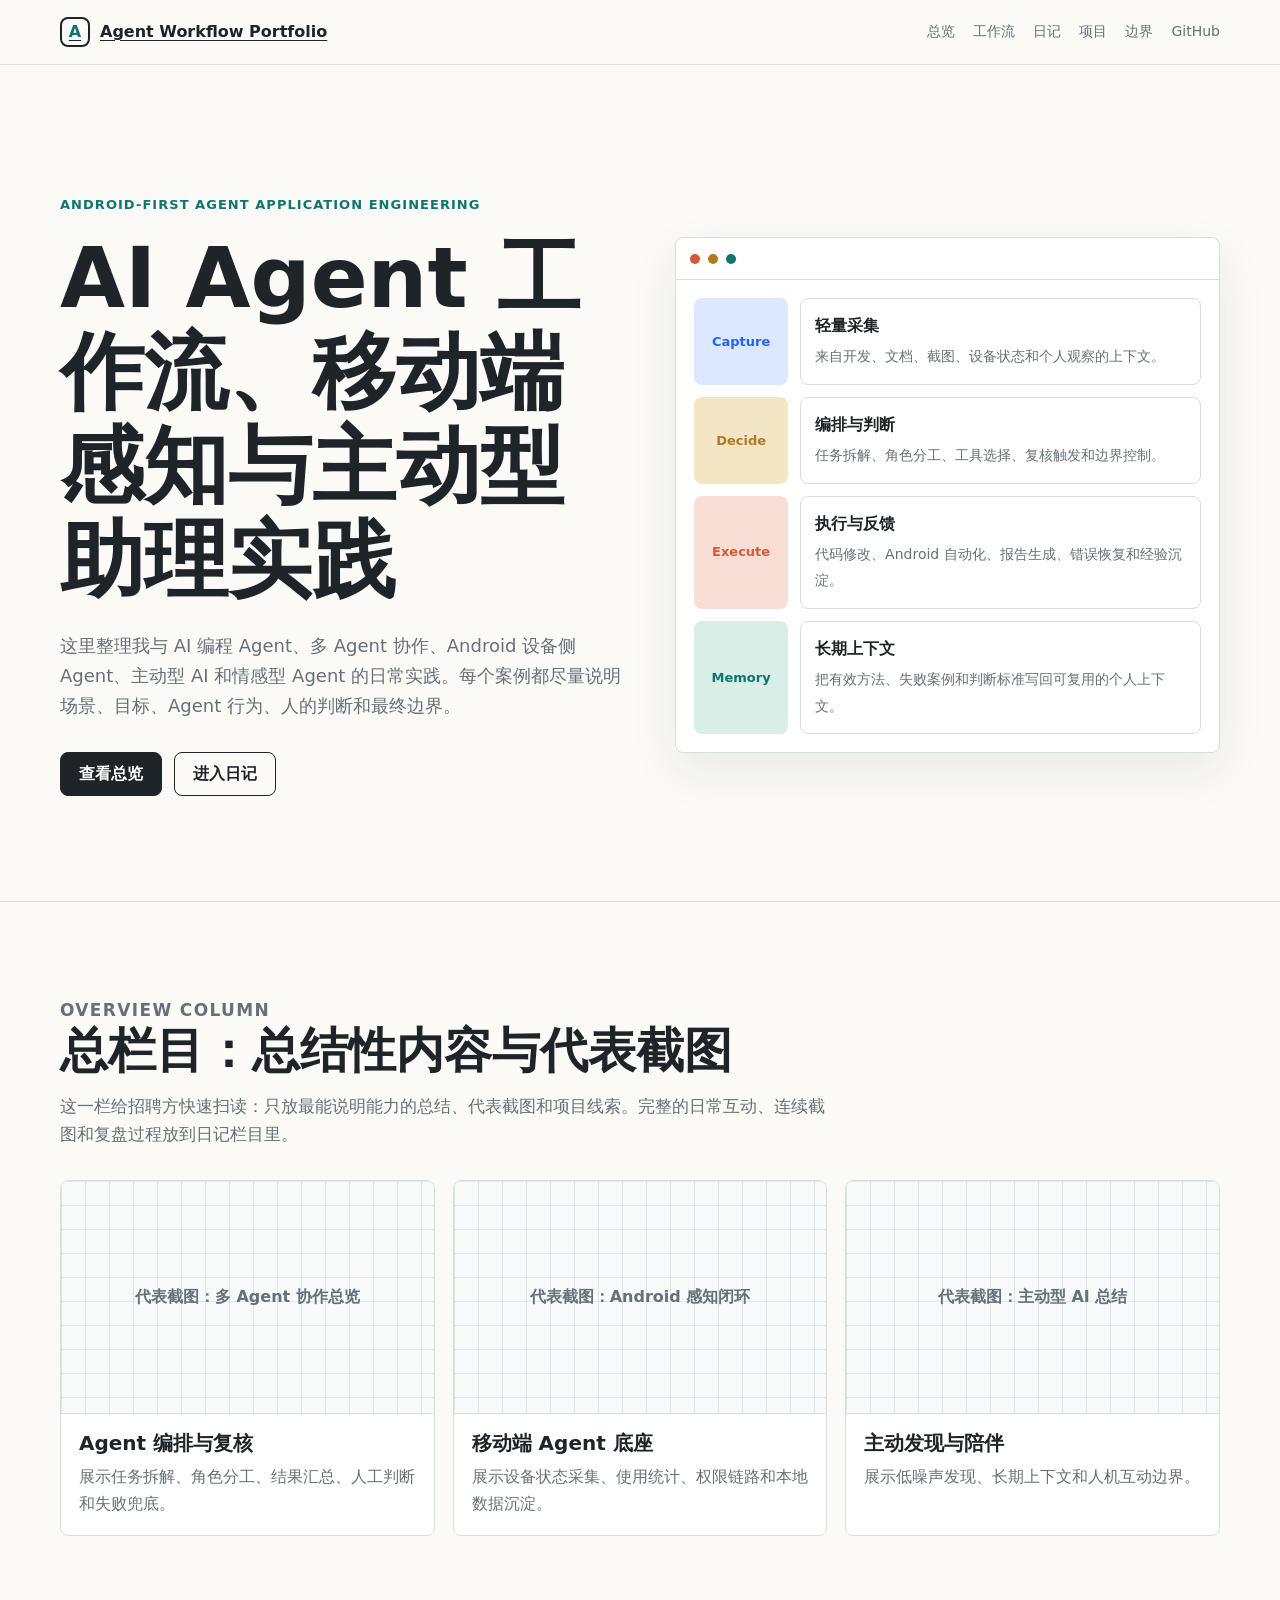
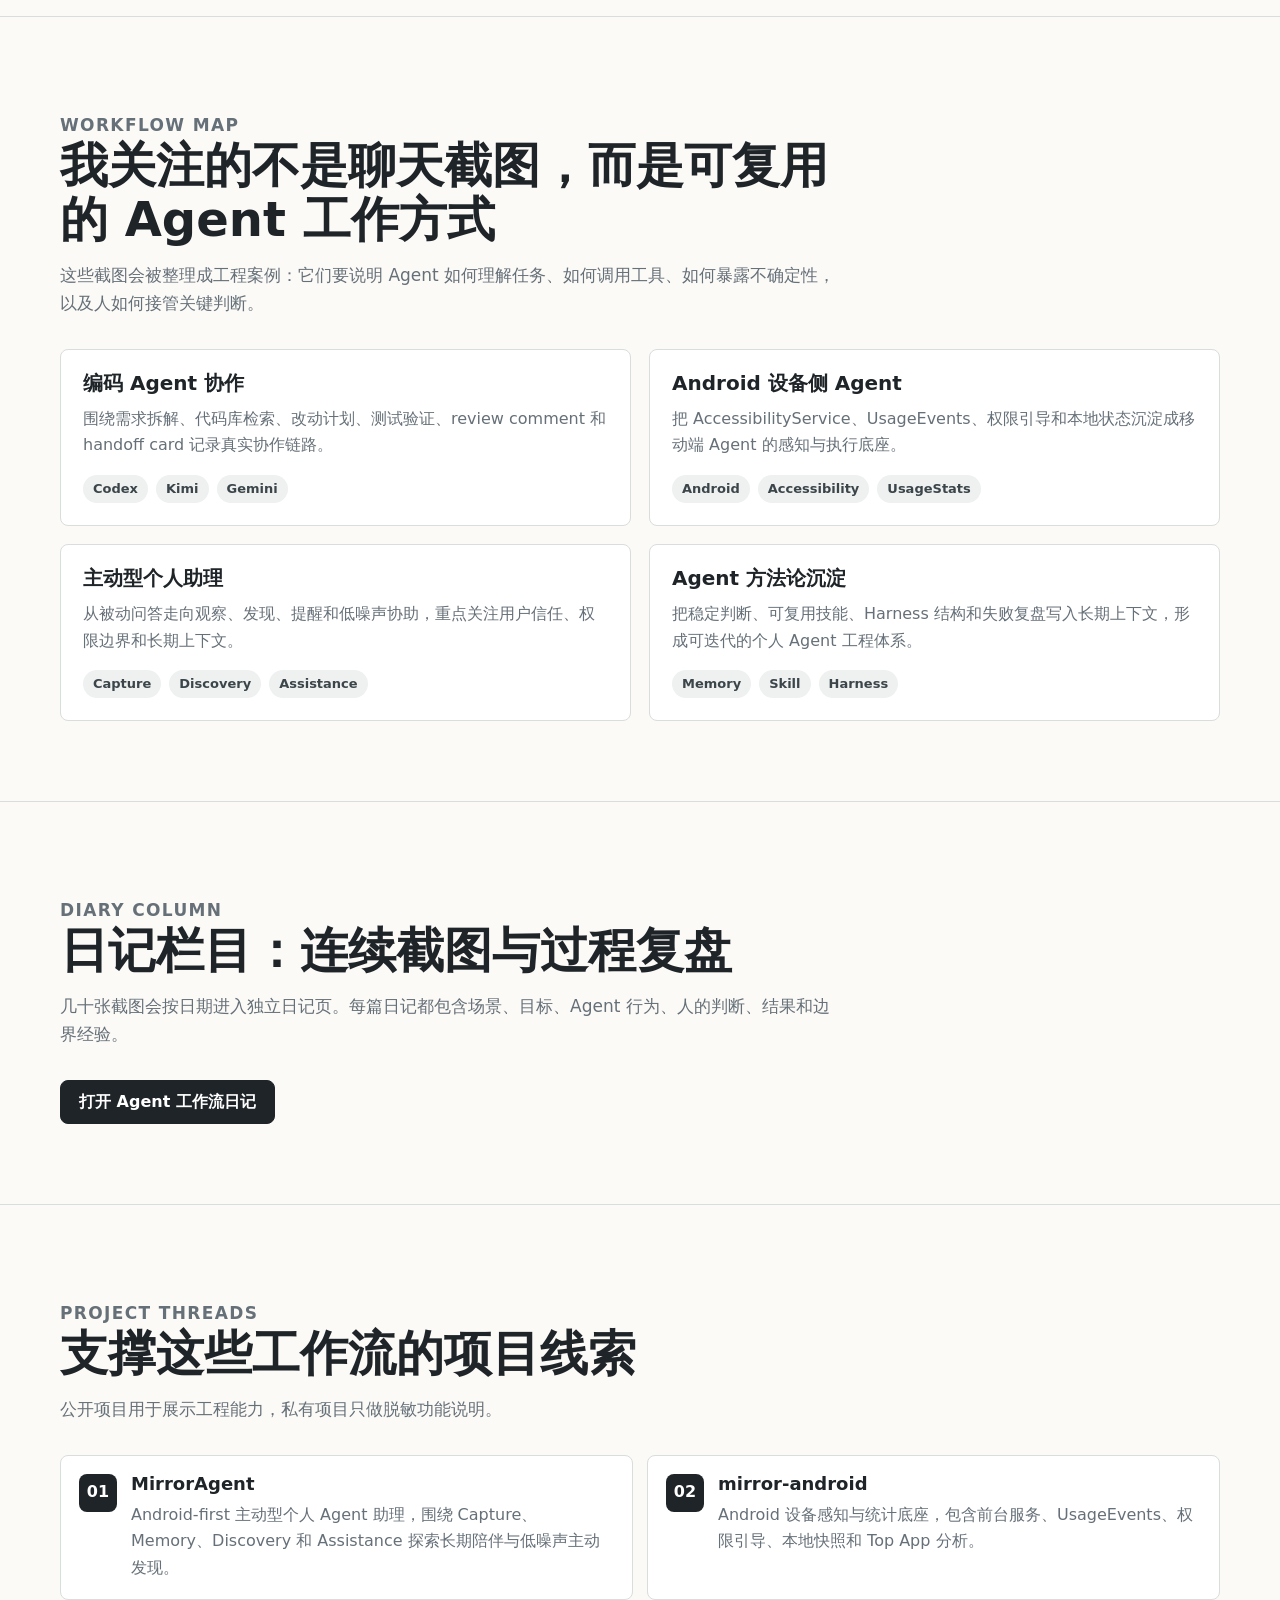
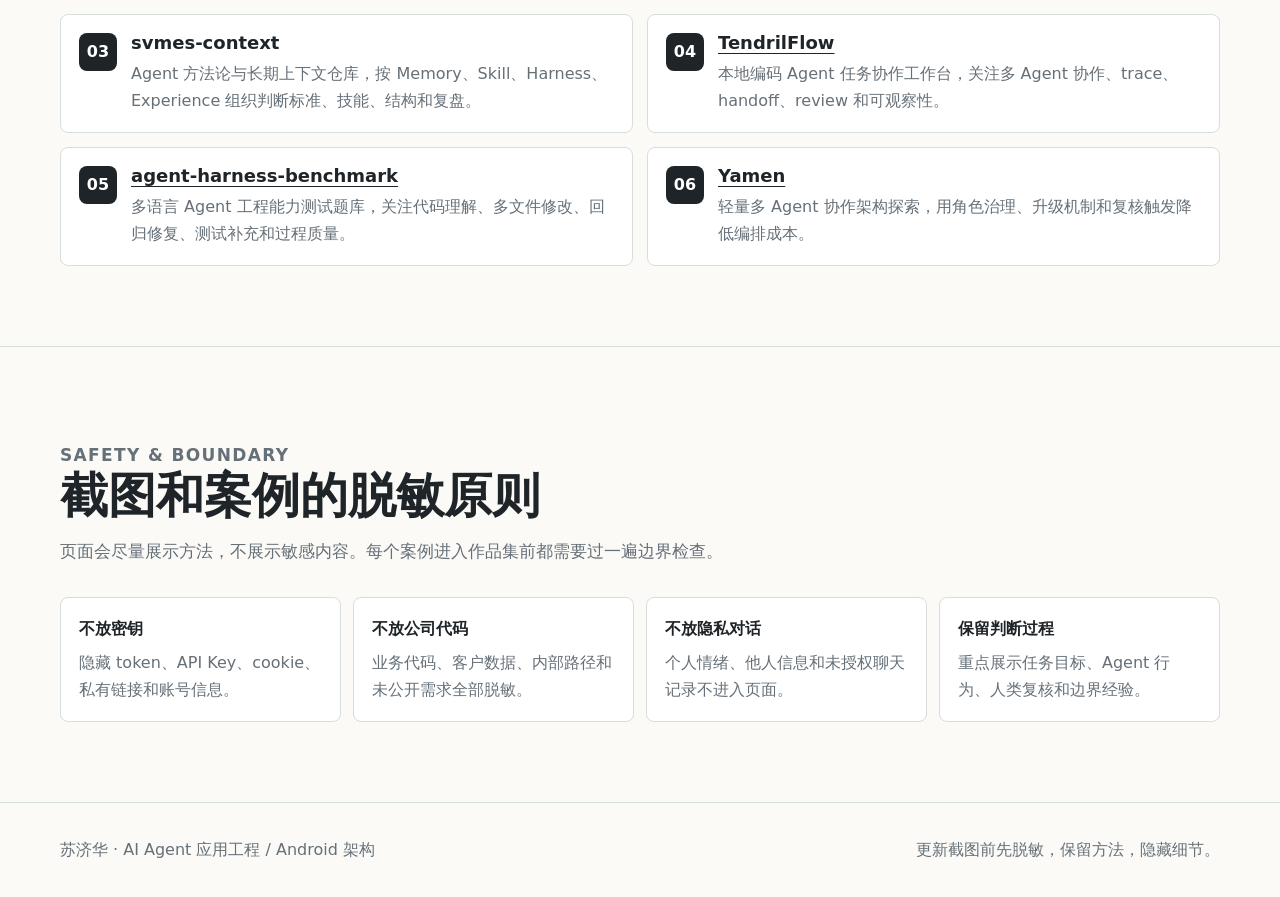
==== index.html @ 50a05e91 "Add diary workflow structure" ====
<!doctype html>
<html lang="zh-CN">
  <head>
    <meta charset="utf-8" />
    <meta name="viewport" content="width=device-width, initial-scale=1" />
    <meta
      name="description"
      content="苏济华的 AI Agent 工作流实践作品集，记录 Agent 编排、Android 设备感知、上下文管理、主动型 AI 与人机协作案例。"
    />
    <title>苏济华 | Agent Workflow Portfolio</title>
    <link rel="stylesheet" href="./styles.css" />
  </head>
  <body>
    <header class="site-header">
      <nav class="nav" aria-label="主导航">
        <a class="brand" href="#top" aria-label="返回首页">
          <span class="brand-mark">A</span>
          <span>Agent Workflow Portfolio</span>
        </a>
        <div class="nav-links">
          <a href="#summary">总览</a>
          <a href="#workflow">工作流</a>
          <a href="./diary.html">日记</a>
          <a href="#projects">项目</a>
          <a href="#principles">边界</a>
          <a href="https://github.com/susyimes" target="_blank" rel="noreferrer">GitHub</a>
        </div>
      </nav>
    </header>

    <main id="top">
      <section class="hero" aria-labelledby="hero-title">
        <div>
          <p class="eyebrow">Android-first Agent Application Engineering</p>
          <h1 id="hero-title">AI Agent 工作流、移动端感知与主动型助理实践</h1>
          <p class="lead">
            这里整理我与 AI 编程 Agent、多 Agent 协作、Android 设备侧 Agent、主动型 AI 和情感型 Agent 的日常实践。每个案例都尽量说明场景、目标、Agent 行为、人的判断和最终边界。
          </p>
          <div class="hero-actions">
            <a class="button" href="#summary">查看总览</a>
            <a class="button secondary" href="./diary.html">进入日记</a>
          </div>
        </div>

        <div class="hero-visual" aria-label="Agent 工作流示意">
          <div class="visual-topbar" aria-hidden="true">
            <span class="dot"></span>
            <span class="dot"></span>
            <span class="dot"></span>
          </div>
          <div class="workflow-board">
            <div class="lane capture">
              <div class="lane-label">Capture</div>
              <div class="lane-card">
                <strong>轻量采集</strong>
                <span>来自开发、文档、截图、设备状态和个人观察的上下文。</span>
              </div>
            </div>
            <div class="lane decide">
              <div class="lane-label">Decide</div>
              <div class="lane-card">
                <strong>编排与判断</strong>
                <span>任务拆解、角色分工、工具选择、复核触发和边界控制。</span>
              </div>
            </div>
            <div class="lane execute">
              <div class="lane-label">Execute</div>
              <div class="lane-card">
                <strong>执行与反馈</strong>
                <span>代码修改、Android 自动化、报告生成、错误恢复和经验沉淀。</span>
              </div>
            </div>
            <div class="lane">
              <div class="lane-label">Memory</div>
              <div class="lane-card">
                <strong>长期上下文</strong>
                <span>把有效方法、失败案例和判断标准写回可复用的个人上下文。</span>
              </div>
            </div>
          </div>
        </div>
      </section>

      <section id="summary" class="section">
        <div class="section-inner">
          <div class="section-head">
            <p class="eyebrow">Overview Column</p>
            <h2>总栏目：总结性内容与代表截图</h2>
            <p>
              这一栏给招聘方快速扫读：只放最能说明能力的总结、代表截图和项目线索。完整的日常互动、连续截图和复盘过程放到日记栏目里。
            </p>
          </div>
          <div class="gallery">
            <article class="shot">
              <a class="shot-placeholder" href="./diary.html#multi-agent">代表截图：多 Agent 协作总览</a>
              <div class="shot-body">
                <h3>Agent 编排与复核</h3>
                <p>展示任务拆解、角色分工、结果汇总、人工判断和失败兜底。</p>
              </div>
            </article>
            <article class="shot">
              <a class="shot-placeholder" href="./diary.html#android-agent">代表截图：Android 感知闭环</a>
              <div class="shot-body">
                <h3>移动端 Agent 底座</h3>
                <p>展示设备状态采集、使用统计、权限链路和本地数据沉淀。</p>
              </div>
            </article>
            <article class="shot">
              <a class="shot-placeholder" href="./diary.html#proactive-ai">代表截图：主动型 AI 总结</a>
              <div class="shot-body">
                <h3>主动发现与陪伴</h3>
                <p>展示低噪声发现、长期上下文和人机互动边界。</p>
              </div>
            </article>
          </div>
        </div>
      </section>

      <section id="workflow" class="section">
        <div class="section-inner">
          <div class="section-head">
            <p class="eyebrow">Workflow Map</p>
            <h2>我关注的不是聊天截图，而是可复用的 Agent 工作方式</h2>
            <p>
              这些截图会被整理成工程案例：它们要说明 Agent 如何理解任务、如何调用工具、如何暴露不确定性，以及人如何接管关键判断。
            </p>
          </div>
          <div class="grid four grid two">
            <article class="card">
              <h3>编码 Agent 协作</h3>
              <p>围绕需求拆解、代码库检索、改动计划、测试验证、review comment 和 handoff card 记录真实协作链路。</p>
              <div class="tag-row">
                <span class="tag">Codex</span>
                <span class="tag">Kimi</span>
                <span class="tag">Gemini</span>
              </div>
            </article>
            <article class="card">
              <h3>Android 设备侧 Agent</h3>
              <p>把 AccessibilityService、UsageEvents、权限引导和本地状态沉淀成移动端 Agent 的感知与执行底座。</p>
              <div class="tag-row">
                <span class="tag">Android</span>
                <span class="tag">Accessibility</span>
                <span class="tag">UsageStats</span>
              </div>
            </article>
            <article class="card">
              <h3>主动型个人助理</h3>
              <p>从被动问答走向观察、发现、提醒和低噪声协助，重点关注用户信任、权限边界和长期上下文。</p>
              <div class="tag-row">
                <span class="tag">Capture</span>
                <span class="tag">Discovery</span>
                <span class="tag">Assistance</span>
              </div>
            </article>
            <article class="card">
              <h3>Agent 方法论沉淀</h3>
              <p>把稳定判断、可复用技能、Harness 结构和失败复盘写入长期上下文，形成可迭代的个人 Agent 工程体系。</p>
              <div class="tag-row">
                <span class="tag">Memory</span>
                <span class="tag">Skill</span>
                <span class="tag">Harness</span>
              </div>
            </article>
          </div>
        </div>
      </section>

      <section id="gallery" class="section">
        <div class="section-inner">
          <div class="section-head">
            <p class="eyebrow">Diary Column</p>
            <h2>日记栏目：连续截图与过程复盘</h2>
            <p>
              几十张截图会按日期进入独立日记页。每篇日记都包含场景、目标、Agent 行为、人的判断、结果和边界经验。
            </p>
          </div>
          <a class="button" href="./diary.html">打开 Agent 工作流日记</a>
        </div>
      </section>

      <section id="projects" class="section">
        <div class="section-inner">
          <div class="section-head">
            <p class="eyebrow">Project Threads</p>
            <h2>支撑这些工作流的项目线索</h2>
            <p>公开项目用于展示工程能力，私有项目只做脱敏功能说明。</p>
          </div>
          <div class="project-list">
            <article class="project">
              <div class="project-index">01</div>
              <div>
                <h3>MirrorAgent</h3>
                <p>Android-first 主动型个人 Agent 助理，围绕 Capture、Memory、Discovery 和 Assistance 探索长期陪伴与低噪声主动发现。</p>
              </div>
            </article>
            <article class="project">
              <div class="project-index">02</div>
              <div>
                <h3>mirror-android</h3>
                <p>Android 设备感知与统计底座，包含前台服务、UsageEvents、权限引导、本地快照和 Top App 分析。</p>
              </div>
            </article>
            <article class="project">
              <div class="project-index">03</div>
              <div>
                <h3>svmes-context</h3>
                <p>Agent 方法论与长期上下文仓库，按 Memory、Skill、Harness、Experience 组织判断标准、技能、结构和复盘。</p>
              </div>
            </article>
            <article class="project">
              <div class="project-index">04</div>
              <div>
                <h3><a href="https://github.com/susyimes/TendrilFlow" target="_blank" rel="noreferrer">TendrilFlow</a></h3>
                <p>本地编码 Agent 任务协作工作台，关注多 Agent 协作、trace、handoff、review 和可观察性。</p>
              </div>
            </article>
            <article class="project">
              <div class="project-index">05</div>
              <div>
                <h3><a href="https://github.com/susyimes/agent-harness-benchmark" target="_blank" rel="noreferrer">agent-harness-benchmark</a></h3>
                <p>多语言 Agent 工程能力测试题库，关注代码理解、多文件修改、回归修复、测试补充和过程质量。</p>
              </div>
            </article>
            <article class="project">
              <div class="project-index">06</div>
              <div>
                <h3><a href="https://github.com/susyimes/yamen" target="_blank" rel="noreferrer">Yamen</a></h3>
                <p>轻量多 Agent 协作架构探索，用角色治理、升级机制和复核触发降低编排成本。</p>
              </div>
            </article>
          </div>
        </div>
      </section>

      <section id="principles" class="section">
        <div class="section-inner">
          <div class="section-head">
            <p class="eyebrow">Safety & Boundary</p>
            <h2>截图和案例的脱敏原则</h2>
            <p>页面会尽量展示方法，不展示敏感内容。每个案例进入作品集前都需要过一遍边界检查。</p>
          </div>
          <div class="checklist">
            <div class="check">
              <strong>不放密钥</strong>
              <span>隐藏 token、API Key、cookie、私有链接和账号信息。</span>
            </div>
            <div class="check">
              <strong>不放公司代码</strong>
              <span>业务代码、客户数据、内部路径和未公开需求全部脱敏。</span>
            </div>
            <div class="check">
              <strong>不放隐私对话</strong>
              <span>个人情绪、他人信息和未授权聊天记录不进入页面。</span>
            </div>
            <div class="check">
              <strong>保留判断过程</strong>
              <span>重点展示任务目标、Agent 行为、人类复核和边界经验。</span>
            </div>
          </div>
        </div>
      </section>
    </main>

    <footer class="site-footer">
      <div class="section-inner">
        <span>苏济华 · AI Agent 应用工程 / Android 架构</span>
        <span>更新截图前先脱敏，保留方法，隐藏细节。</span>
      </div>
    </footer>
  </body>
</html>
---- styles.css ----
:root {
  --paper: #fbfaf7;
  --panel: #ffffff;
  --ink: #1e2428;
  --muted: #667078;
  --line: #d8dedb;
  --teal: #0f766e;
  --blue: #2563eb;
  --coral: #d65a3a;
  --gold: #b7791f;
  --green-soft: #d8eee7;
  --blue-soft: #dce8ff;
  --coral-soft: #f9ded6;
  --gold-soft: #f3e6c5;
  --shadow: 0 18px 48px rgba(30, 36, 40, 0.08);
}

* {
  box-sizing: border-box;
}

html {
  scroll-behavior: smooth;
}

body {
  margin: 0;
  background: var(--paper);
  color: var(--ink);
  font-family: Inter, ui-sans-serif, system-ui, -apple-system, BlinkMacSystemFont, "Segoe UI", "Microsoft YaHei", sans-serif;
  line-height: 1.65;
}

a {
  color: inherit;
  text-decoration-thickness: 0.08em;
  text-underline-offset: 0.2em;
}

.site-header {
  position: sticky;
  top: 0;
  z-index: 10;
  border-bottom: 1px solid rgba(216, 222, 219, 0.86);
  background: rgba(251, 250, 247, 0.88);
  backdrop-filter: blur(18px);
}

.nav {
  width: min(1160px, calc(100% - 32px));
  min-height: 64px;
  margin: 0 auto;
  display: flex;
  align-items: center;
  justify-content: space-between;
  gap: 20px;
}

.brand {
  display: inline-flex;
  align-items: center;
  gap: 10px;
  font-weight: 800;
  letter-spacing: 0;
}

.brand-mark {
  width: 30px;
  height: 30px;
  display: grid;
  place-items: center;
  border: 2px solid var(--ink);
  border-radius: 8px;
  color: var(--teal);
  font-size: 16px;
}

.nav-links {
  display: flex;
  align-items: center;
  gap: 18px;
  font-size: 14px;
  color: var(--muted);
}

.nav-links a {
  text-decoration: none;
}

.nav-links a:hover {
  color: var(--ink);
}

.hero {
  width: min(1160px, calc(100% - 32px));
  min-height: calc(100vh - 64px);
  margin: 0 auto;
  padding: 72px 0 48px;
  display: grid;
  grid-template-columns: minmax(0, 1.02fr) minmax(320px, 0.98fr);
  gap: 48px;
  align-items: center;
}

.eyebrow {
  margin: 0 0 16px;
  color: var(--teal);
  font-size: 13px;
  font-weight: 800;
  letter-spacing: 0.08em;
  text-transform: uppercase;
}

h1,
h2,
h3 {
  margin: 0;
  line-height: 1.12;
  letter-spacing: 0;
}

h1 {
  max-width: 820px;
  font-size: clamp(42px, 7vw, 84px);
}

h2 {
  font-size: clamp(28px, 4vw, 48px);
}

h3 {
  font-size: 20px;
}

.lead {
  max-width: 760px;
  margin: 24px 0 0;
  color: var(--muted);
  font-size: 18px;
}

.hero-actions {
  margin-top: 32px;
  display: flex;
  flex-wrap: wrap;
  gap: 12px;
}

.button {
  min-height: 44px;
  display: inline-flex;
  align-items: center;
  justify-content: center;
  gap: 8px;
  padding: 0 18px;
  border: 1px solid var(--ink);
  border-radius: 8px;
  background: var(--ink);
  color: #ffffff;
  font-weight: 750;
  text-decoration: none;
}

.button.secondary {
  background: transparent;
  color: var(--ink);
}

.hero-visual {
  width: 100%;
  border: 1px solid var(--line);
  border-radius: 8px;
  background: var(--panel);
  box-shadow: var(--shadow);
  overflow: hidden;
}

.visual-topbar {
  height: 42px;
  display: flex;
  align-items: center;
  gap: 8px;
  padding: 0 14px;
  border-bottom: 1px solid var(--line);
}

.dot {
  width: 10px;
  height: 10px;
  border-radius: 50%;
  background: var(--coral);
}

.dot:nth-child(2) {
  background: var(--gold);
}

.dot:nth-child(3) {
  background: var(--teal);
}

.workflow-board {
  padding: 18px;
  display: grid;
  gap: 12px;
}

.lane {
  display: grid;
  grid-template-columns: 94px minmax(0, 1fr);
  gap: 12px;
  align-items: stretch;
}

.lane-label {
  display: grid;
  place-items: center;
  border-radius: 8px;
  background: var(--green-soft);
  color: var(--teal);
  font-size: 13px;
  font-weight: 800;
}

.lane-card {
  min-height: 78px;
  padding: 14px;
  border: 1px solid var(--line);
  border-radius: 8px;
  background: #fff;
}

.lane-card strong {
  display: block;
  margin-bottom: 4px;
}

.lane-card span {
  color: var(--muted);
  font-size: 14px;
}

.lane.capture .lane-label {
  background: var(--blue-soft);
  color: var(--blue);
}

.lane.decide .lane-label {
  background: var(--gold-soft);
  color: var(--gold);
}

.lane.execute .lane-label {
  background: var(--coral-soft);
  color: var(--coral);
}

.section {
  padding: 80px 0;
  border-top: 1px solid var(--line);
}

.section-inner {
  width: min(1160px, calc(100% - 32px));
  margin: 0 auto;
}

.section-head {
  max-width: 780px;
  margin-bottom: 32px;
}

.section-head p {
  margin: 14px 0 0;
  color: var(--muted);
  font-size: 17px;
}

.grid {
  display: grid;
  gap: 18px;
}

.grid.two {
  grid-template-columns: repeat(2, minmax(0, 1fr));
}

.grid.three {
  grid-template-columns: repeat(3, minmax(0, 1fr));
}

.card {
  min-height: 100%;
  padding: 22px;
  border: 1px solid var(--line);
  border-radius: 8px;
  background: var(--panel);
}

.card p {
  margin: 12px 0 0;
  color: var(--muted);
}

.tag-row {
  margin-top: 16px;
  display: flex;
  flex-wrap: wrap;
  gap: 8px;
}

.tag {
  display: inline-flex;
  align-items: center;
  min-height: 28px;
  padding: 0 10px;
  border-radius: 999px;
  background: #eef1ef;
  color: #3b454a;
  font-size: 13px;
  font-weight: 700;
}

.gallery {
  display: grid;
  grid-template-columns: repeat(3, minmax(0, 1fr));
  gap: 18px;
}

.shot {
  overflow: hidden;
  border: 1px solid var(--line);
  border-radius: 8px;
  background: var(--panel);
}

.shot-placeholder {
  aspect-ratio: 16 / 10;
  display: grid;
  place-items: center;
  padding: 16px;
  border-bottom: 1px solid var(--line);
  background:
    linear-gradient(90deg, rgba(15, 118, 110, 0.14) 1px, transparent 1px),
    linear-gradient(180deg, rgba(37, 99, 235, 0.12) 1px, transparent 1px),
    #f7faf8;
  background-size: 24px 24px;
  color: var(--muted);
  text-align: center;
  font-weight: 800;
  text-decoration: none;
}

.shot-placeholder:hover {
  color: var(--ink);
}

.shot-placeholder.small {
  min-height: 170px;
  aspect-ratio: auto;
  border: 1px dashed var(--line);
}

.shot-body {
  padding: 18px;
}

.shot-body p {
  margin: 10px 0 0;
  color: var(--muted);
}

.project-list {
  display: grid;
  grid-template-columns: repeat(2, minmax(0, 1fr));
  gap: 14px;
}

.project {
  display: flex;
  gap: 14px;
  padding: 18px;
  border: 1px solid var(--line);
  border-radius: 8px;
  background: var(--panel);
}

.project-index {
  flex: 0 0 auto;
  width: 38px;
  height: 38px;
  display: grid;
  place-items: center;
  border-radius: 8px;
  background: var(--ink);
  color: #ffffff;
  font-weight: 800;
}

.project h3 {
  font-size: 18px;
}

.project p {
  margin: 8px 0 0;
  color: var(--muted);
}

.checklist {
  display: grid;
  grid-template-columns: repeat(4, minmax(0, 1fr));
  gap: 12px;
}

.check {
  min-height: 120px;
  padding: 18px;
  border: 1px solid var(--line);
  border-radius: 8px;
  background: var(--panel);
}

.check strong {
  display: block;
  margin-bottom: 8px;
}

.check span {
  color: var(--muted);
}

.site-footer {
  padding: 34px 0;
  border-top: 1px solid var(--line);
  color: var(--muted);
}

.site-footer .section-inner {
  display: flex;
  justify-content: space-between;
  gap: 18px;
  flex-wrap: wrap;
}

.diary-hero {
  padding: 80px 0 56px;
}

.compact {
  padding: 48px 0;
}

.diary-head {
  display: flex;
  justify-content: space-between;
  gap: 20px;
  align-items: flex-end;
}

.filter-box {
  display: grid;
  gap: 6px;
  color: var(--muted);
  font-size: 14px;
  font-weight: 750;
}

.filter-box select {
  min-width: 180px;
  height: 42px;
  padding: 0 12px;
  border: 1px solid var(--line);
  border-radius: 8px;
  background: #ffffff;
  color: var(--ink);
  font: inherit;
}

.entry-list {
  display: grid;
  gap: 20px;
}

.entry {
  display: grid;
  grid-template-columns: 150px minmax(0, 1fr);
  gap: 18px;
  padding: 22px;
  border: 1px solid var(--line);
  border-radius: 8px;
  background: var(--panel);
}

.entry-meta {
  display: flex;
  flex-direction: column;
  gap: 8px;
  color: var(--muted);
  font-weight: 750;
}

.entry-content p {
  margin: 12px 0 0;
  color: var(--muted);
}

.entry-content ul {
  margin: 18px 0 0;
  padding-left: 20px;
  color: var(--ink);
}

.entry-shots {
  margin-top: 18px;
  display: grid;
  grid-template-columns: repeat(2, minmax(0, 1fr));
  gap: 14px;
}

.entry-shot {
  margin: 0;
  overflow: hidden;
  border: 1px solid var(--line);
  border-radius: 8px;
  background: #ffffff;
}

.entry-shot img {
  width: 100%;
  display: block;
}

.entry-shot figcaption {
  padding: 10px 12px;
  color: var(--muted);
  font-size: 14px;
}

@media (max-width: 880px) {
  .nav {
    min-height: auto;
    padding: 14px 0;
    align-items: flex-start;
    flex-direction: column;
  }

  .nav-links {
    width: 100%;
    overflow-x: auto;
    padding-bottom: 4px;
  }

  .hero {
    min-height: auto;
    padding-top: 48px;
    grid-template-columns: 1fr;
  }

  .grid.two,
  .grid.three,
  .gallery,
  .project-list,
  .checklist,
  .entry,
  .entry-shots {
    grid-template-columns: 1fr;
  }

  .diary-head {
    align-items: stretch;
    flex-direction: column;
  }
}

@media (max-width: 520px) {
  h1 {
    font-size: 40px;
  }

  .hero-actions {
    align-items: stretch;
    flex-direction: column;
  }

  .button {
    width: 100%;
  }

  .lane {
    grid-template-columns: 1fr;
  }

  .lane-label {
    min-height: 38px;
  }
}
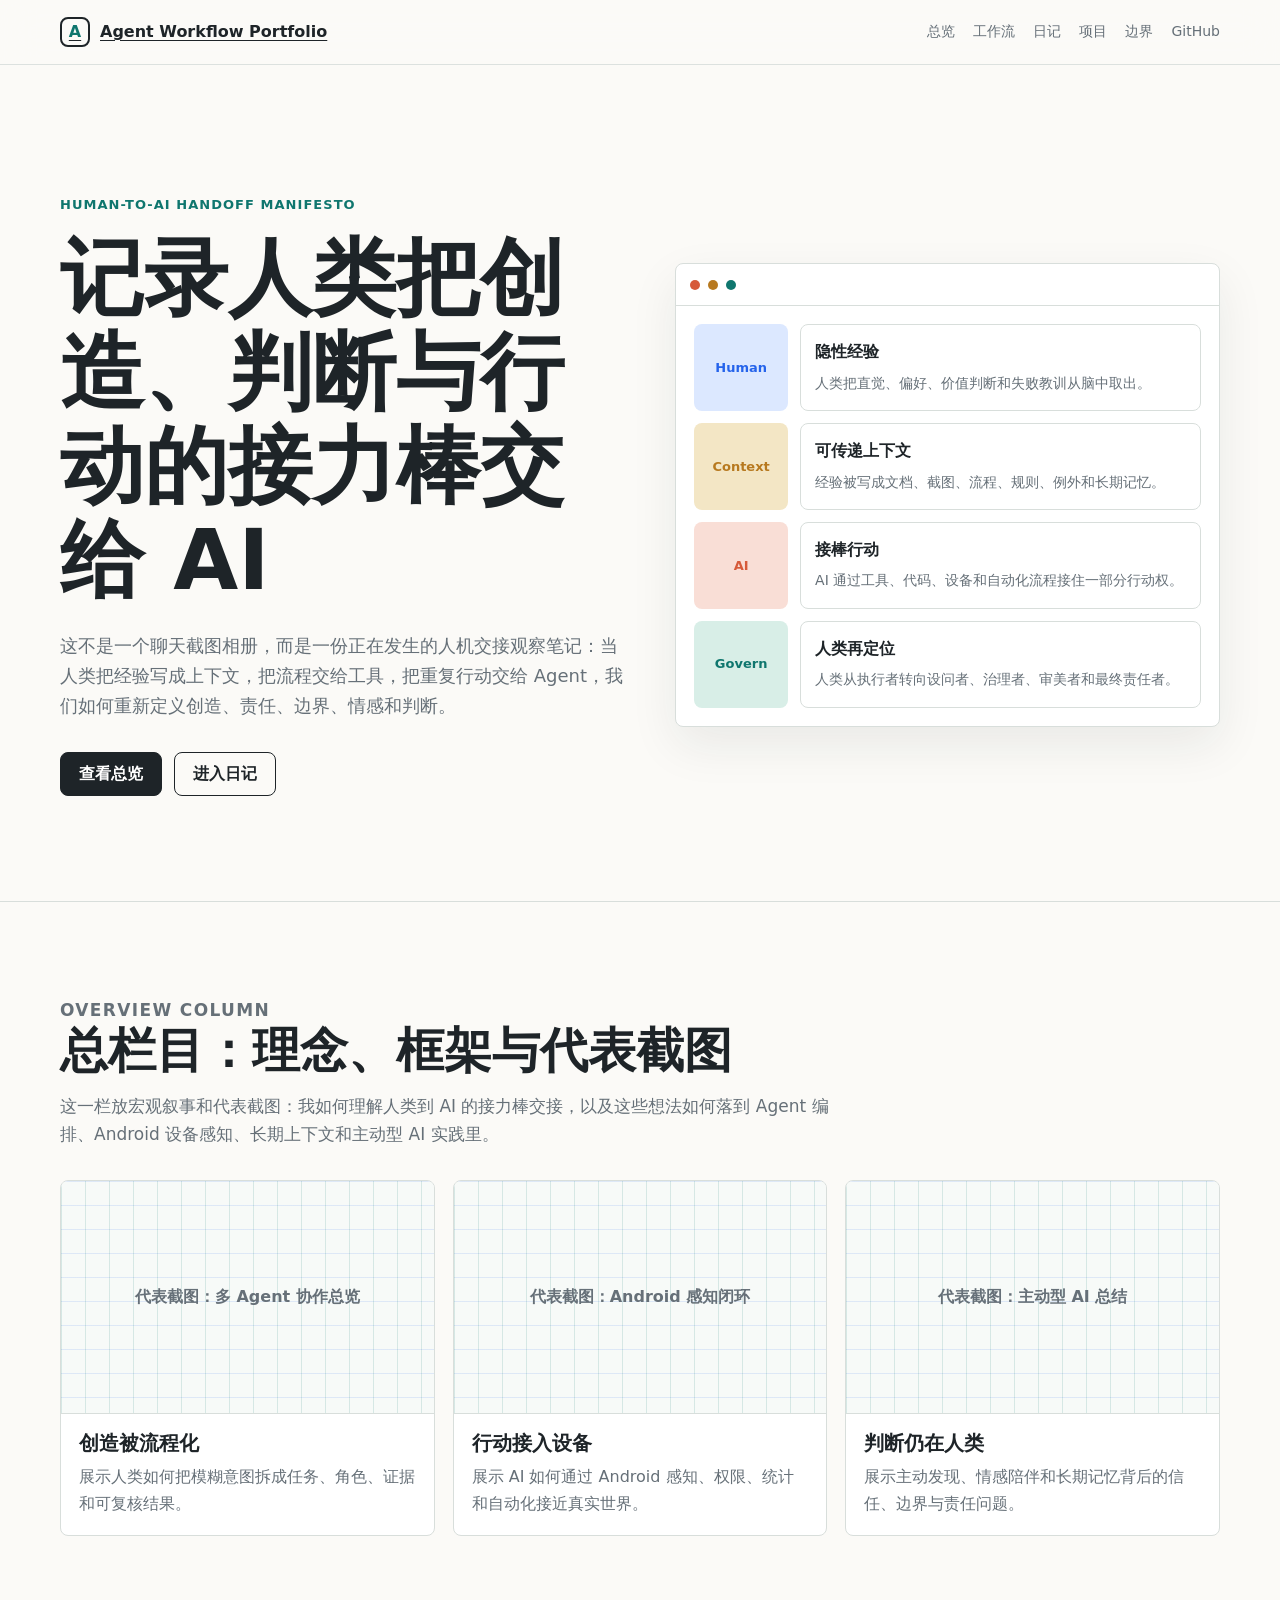
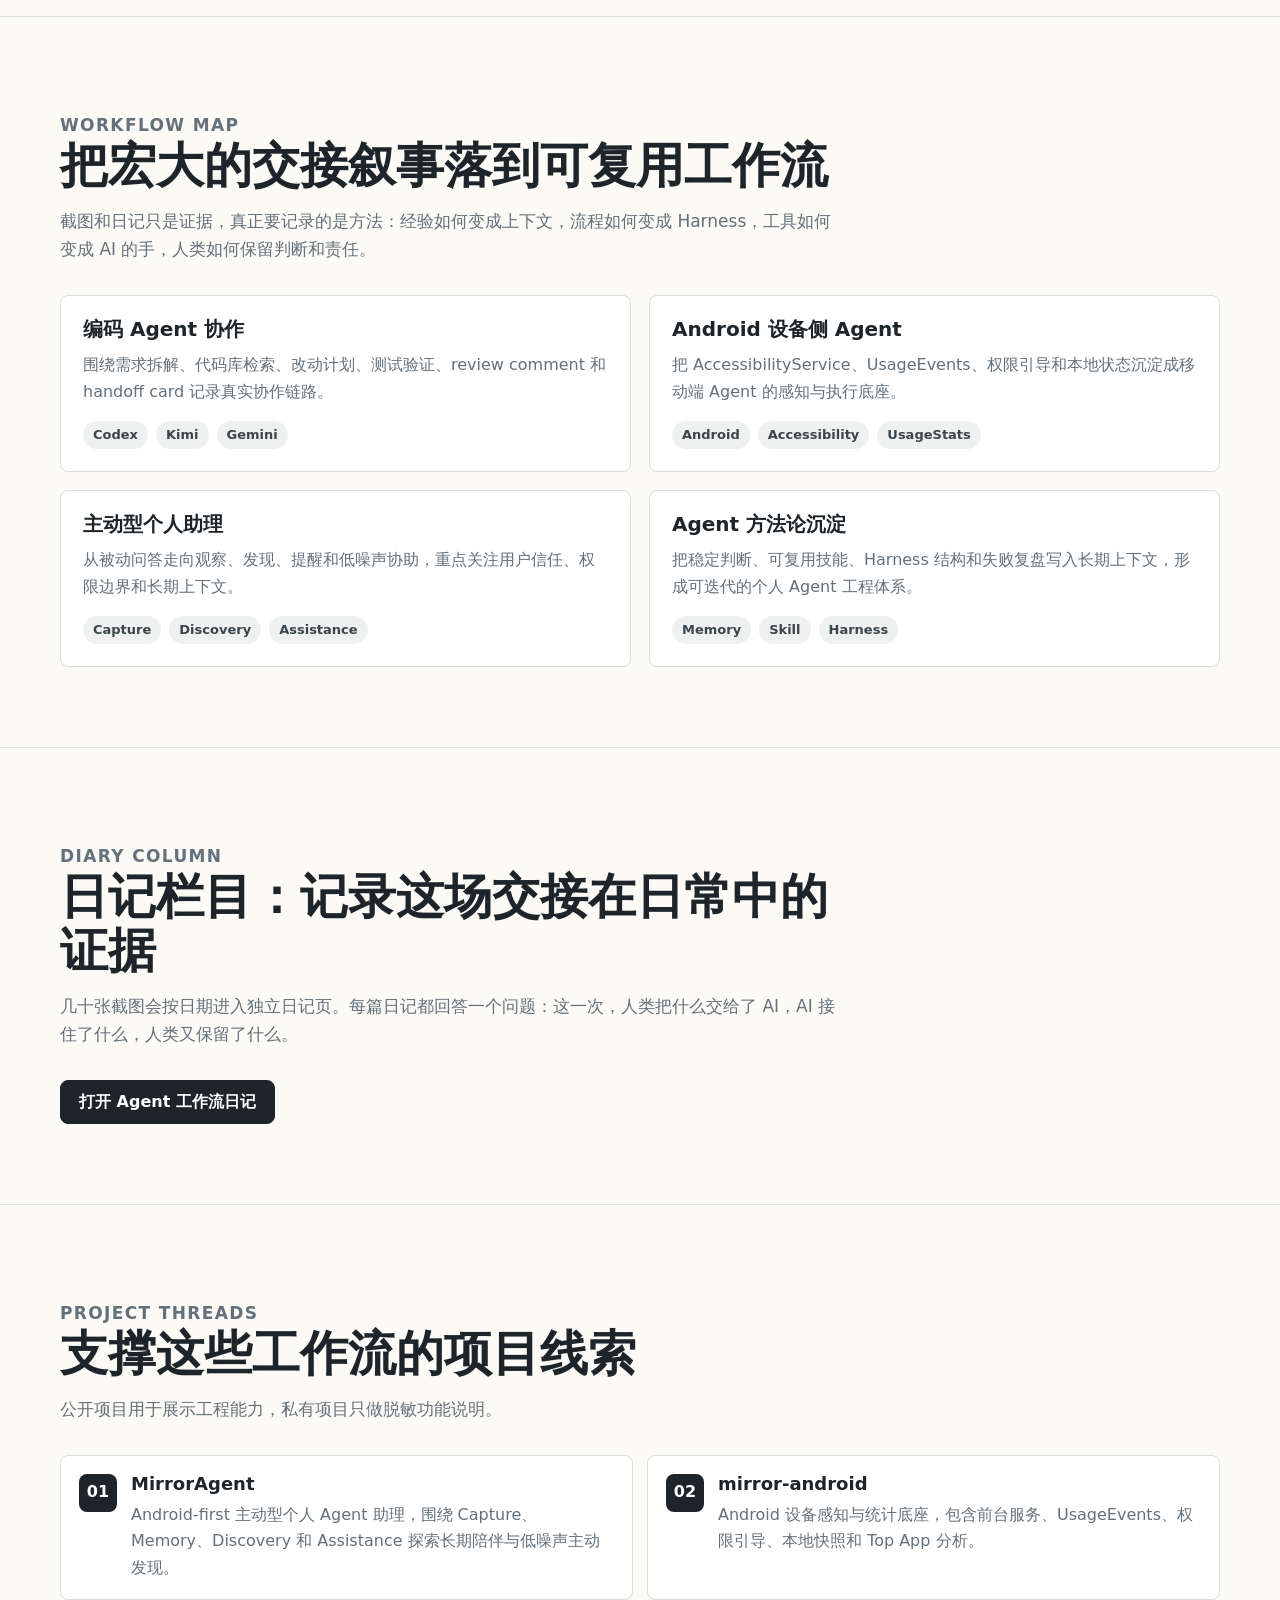
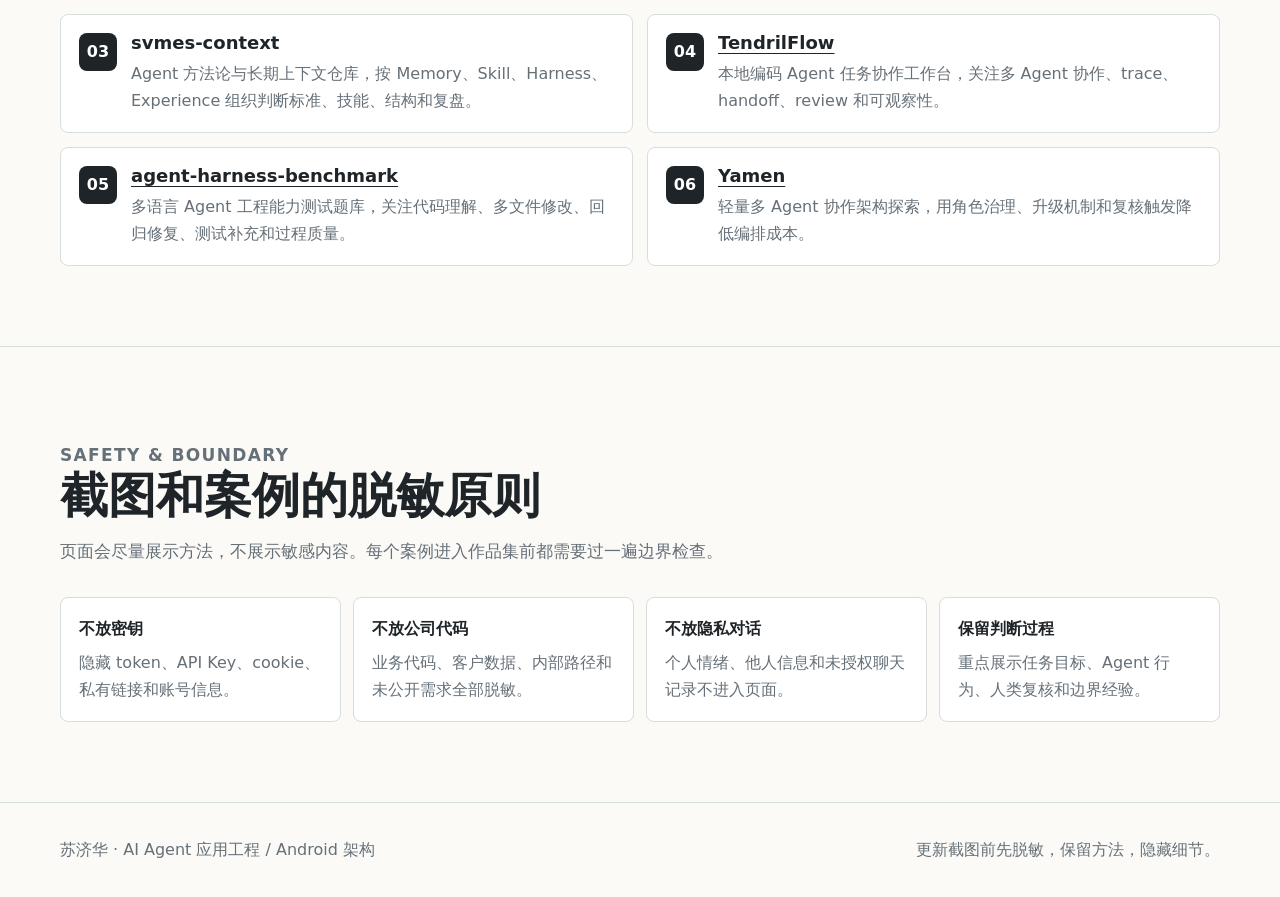
==== commit efb6a61b: "Refine human to AI handoff narrative" ====
--- a/index.html
+++ b/index.html
@@ -5,9 +5,9 @@
     <meta name="viewport" content="width=device-width, initial-scale=1" />
     <meta
       name="description"
-      content="苏济华的 AI Agent 工作流实践作品集，记录 Agent 编排、Android 设备感知、上下文管理、主动型 AI 与人机协作案例。"
+      content="苏济华的 AI Agent 工作流实践作品集，记录人类如何把经验、流程、创造力和执行权逐步交接给 AI。"
     />
-    <title>苏济华 | Agent Workflow Portfolio</title>
+    <title>苏济华 | 人类接力棒交给 AI</title>
     <link rel="stylesheet" href="./styles.css" />
   </head>
   <body>
@@ -31,10 +31,10 @@
     <main id="top">
       <section class="hero" aria-labelledby="hero-title">
         <div>
-          <p class="eyebrow">Android-first Agent Application Engineering</p>
-          <h1 id="hero-title">AI Agent 工作流、移动端感知与主动型助理实践</h1>
+          <p class="eyebrow">Human-to-AI Handoff Manifesto</p>
+          <h1 id="hero-title">记录人类把创造、判断与行动的接力棒交给 AI</h1>
           <p class="lead">
-            这里整理我与 AI 编程 Agent、多 Agent 协作、Android 设备侧 Agent、主动型 AI 和情感型 Agent 的日常实践。每个案例都尽量说明场景、目标、Agent 行为、人的判断和最终边界。
+            这不是一个聊天截图相册，而是一份正在发生的人机交接观察笔记：当人类把经验写成上下文，把流程交给工具，把重复行动交给 Agent，我们如何重新定义创造、责任、边界、情感和判断。
           </p>
           <div class="hero-actions">
             <a class="button" href="#summary">查看总览</a>
@@ -50,31 +50,31 @@
           </div>
           <div class="workflow-board">
             <div class="lane capture">
-              <div class="lane-label">Capture</div>
-              <div class="lane-card">
-                <strong>轻量采集</strong>
-                <span>来自开发、文档、截图、设备状态和个人观察的上下文。</span>
+              <div class="lane-label">Human</div>
+              <div class="lane-card">
+                <strong>隐性经验</strong>
+                <span>人类把直觉、偏好、价值判断和失败教训从脑中取出。</span>
               </div>
             </div>
             <div class="lane decide">
-              <div class="lane-label">Decide</div>
-              <div class="lane-card">
-                <strong>编排与判断</strong>
-                <span>任务拆解、角色分工、工具选择、复核触发和边界控制。</span>
+              <div class="lane-label">Context</div>
+              <div class="lane-card">
+                <strong>可传递上下文</strong>
+                <span>经验被写成文档、截图、流程、规则、例外和长期记忆。</span>
               </div>
             </div>
             <div class="lane execute">
-              <div class="lane-label">Execute</div>
-              <div class="lane-card">
-                <strong>执行与反馈</strong>
-                <span>代码修改、Android 自动化、报告生成、错误恢复和经验沉淀。</span>
+              <div class="lane-label">AI</div>
+              <div class="lane-card">
+                <strong>接棒行动</strong>
+                <span>AI 通过工具、代码、设备和自动化流程接住一部分行动权。</span>
               </div>
             </div>
             <div class="lane">
-              <div class="lane-label">Memory</div>
-              <div class="lane-card">
-                <strong>长期上下文</strong>
-                <span>把有效方法、失败案例和判断标准写回可复用的个人上下文。</span>
+              <div class="lane-label">Govern</div>
+              <div class="lane-card">
+                <strong>人类再定位</strong>
+                <span>人类从执行者转向设问者、治理者、审美者和最终责任者。</span>
               </div>
             </div>
           </div>
@@ -85,31 +85,31 @@
         <div class="section-inner">
           <div class="section-head">
             <p class="eyebrow">Overview Column</p>
-            <h2>总栏目：总结性内容与代表截图</h2>
+            <h2>总栏目：理念、框架与代表截图</h2>
             <p>
-              这一栏给招聘方快速扫读：只放最能说明能力的总结、代表截图和项目线索。完整的日常互动、连续截图和复盘过程放到日记栏目里。
+              这一栏放宏观叙事和代表截图：我如何理解人类到 AI 的接力棒交接，以及这些想法如何落到 Agent 编排、Android 设备感知、长期上下文和主动型 AI 实践里。
             </p>
           </div>
           <div class="gallery">
             <article class="shot">
               <a class="shot-placeholder" href="./diary.html#multi-agent">代表截图：多 Agent 协作总览</a>
               <div class="shot-body">
-                <h3>Agent 编排与复核</h3>
-                <p>展示任务拆解、角色分工、结果汇总、人工判断和失败兜底。</p>
+                <h3>创造被流程化</h3>
+                <p>展示人类如何把模糊意图拆成任务、角色、证据和可复核结果。</p>
               </div>
             </article>
             <article class="shot">
               <a class="shot-placeholder" href="./diary.html#android-agent">代表截图：Android 感知闭环</a>
               <div class="shot-body">
-                <h3>移动端 Agent 底座</h3>
-                <p>展示设备状态采集、使用统计、权限链路和本地数据沉淀。</p>
+                <h3>行动接入设备</h3>
+                <p>展示 AI 如何通过 Android 感知、权限、统计和自动化接近真实世界。</p>
               </div>
             </article>
             <article class="shot">
               <a class="shot-placeholder" href="./diary.html#proactive-ai">代表截图：主动型 AI 总结</a>
               <div class="shot-body">
-                <h3>主动发现与陪伴</h3>
-                <p>展示低噪声发现、长期上下文和人机互动边界。</p>
+                <h3>判断仍在人类</h3>
+                <p>展示主动发现、情感陪伴和长期记忆背后的信任、边界与责任问题。</p>
               </div>
             </article>
           </div>
@@ -120,9 +120,9 @@
         <div class="section-inner">
           <div class="section-head">
             <p class="eyebrow">Workflow Map</p>
-            <h2>我关注的不是聊天截图，而是可复用的 Agent 工作方式</h2>
+            <h2>把宏大的交接叙事落到可复用工作流</h2>
             <p>
-              这些截图会被整理成工程案例：它们要说明 Agent 如何理解任务、如何调用工具、如何暴露不确定性，以及人如何接管关键判断。
+              截图和日记只是证据，真正要记录的是方法：经验如何变成上下文，流程如何变成 Harness，工具如何变成 AI 的手，人类如何保留判断和责任。
             </p>
           </div>
           <div class="grid four grid two">
@@ -170,9 +170,9 @@
         <div class="section-inner">
           <div class="section-head">
             <p class="eyebrow">Diary Column</p>
-            <h2>日记栏目：连续截图与过程复盘</h2>
+            <h2>日记栏目：记录这场交接在日常中的证据</h2>
             <p>
-              几十张截图会按日期进入独立日记页。每篇日记都包含场景、目标、Agent 行为、人的判断、结果和边界经验。
+              几十张截图会按日期进入独立日记页。每篇日记都回答一个问题：这一次，人类把什么交给了 AI，AI 接住了什么，人类又保留了什么。
             </p>
           </div>
           <a class="button" href="./diary.html">打开 Agent 工作流日记</a>
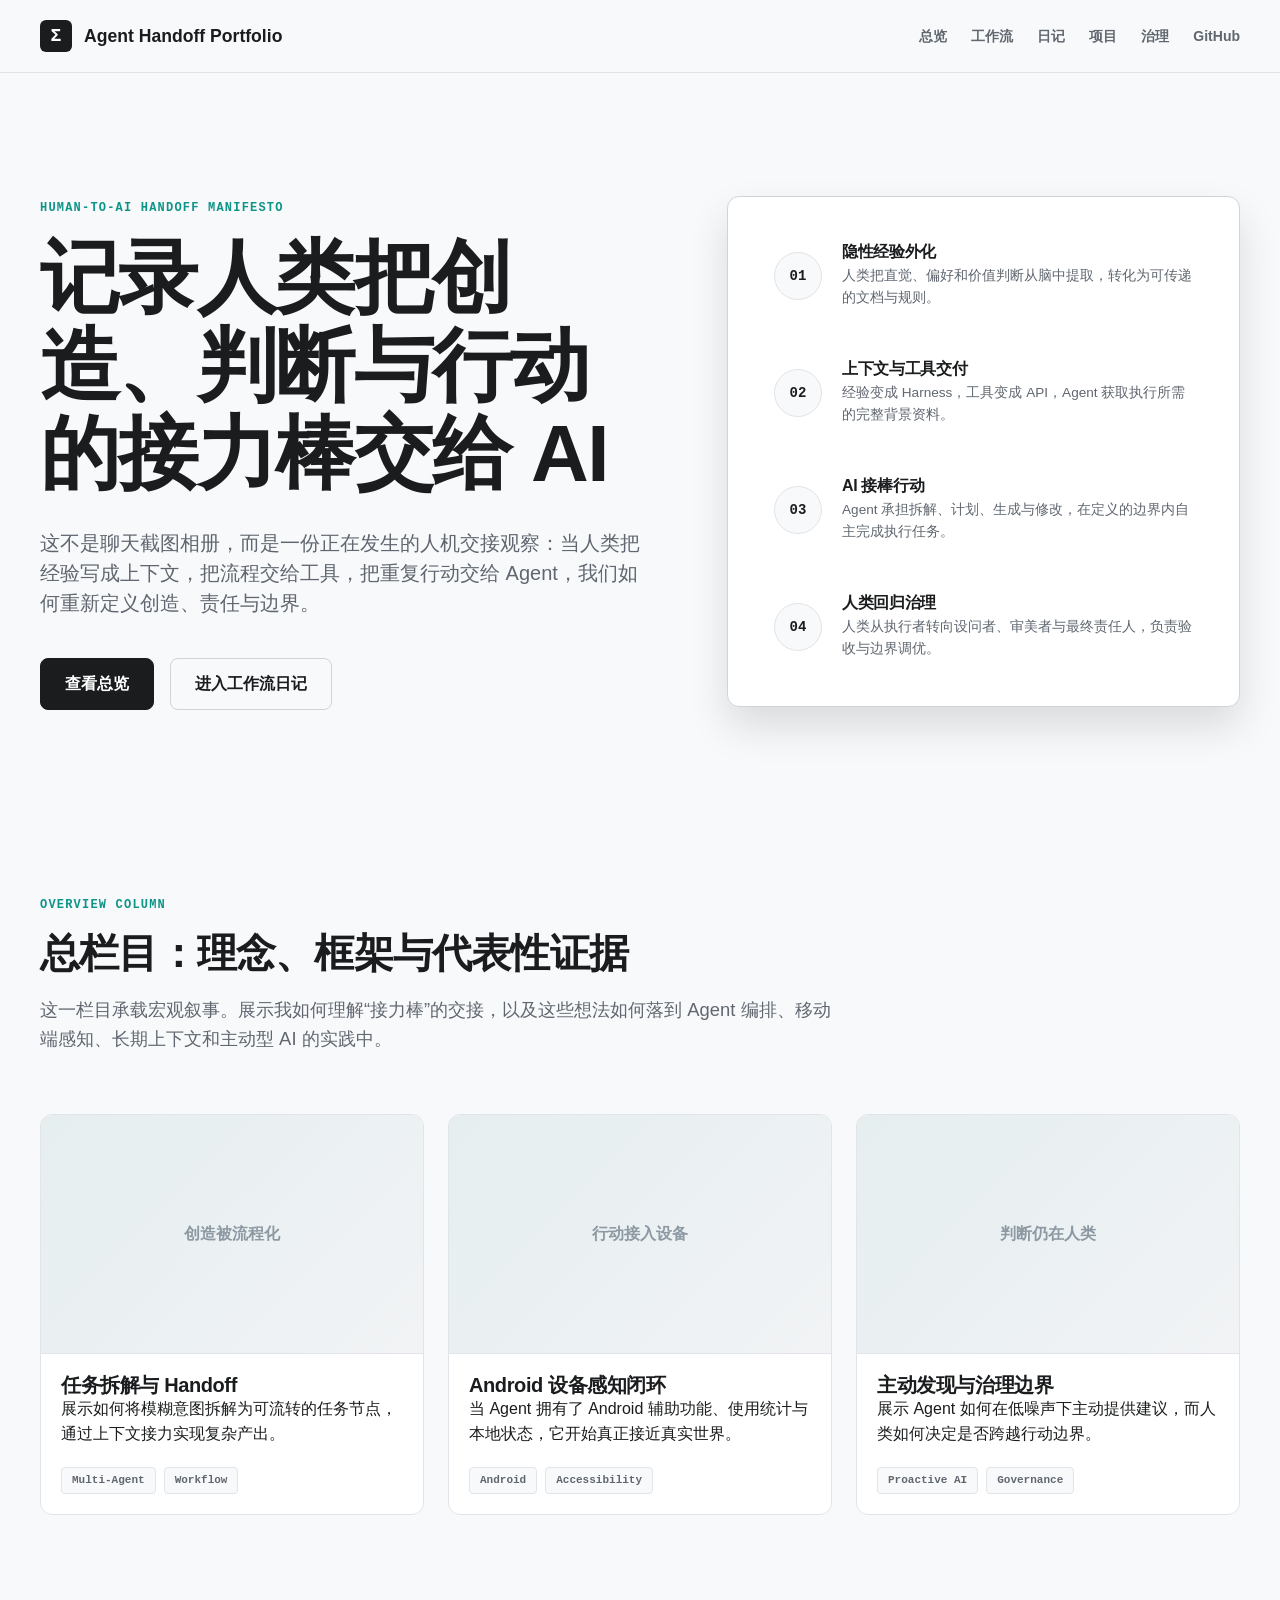
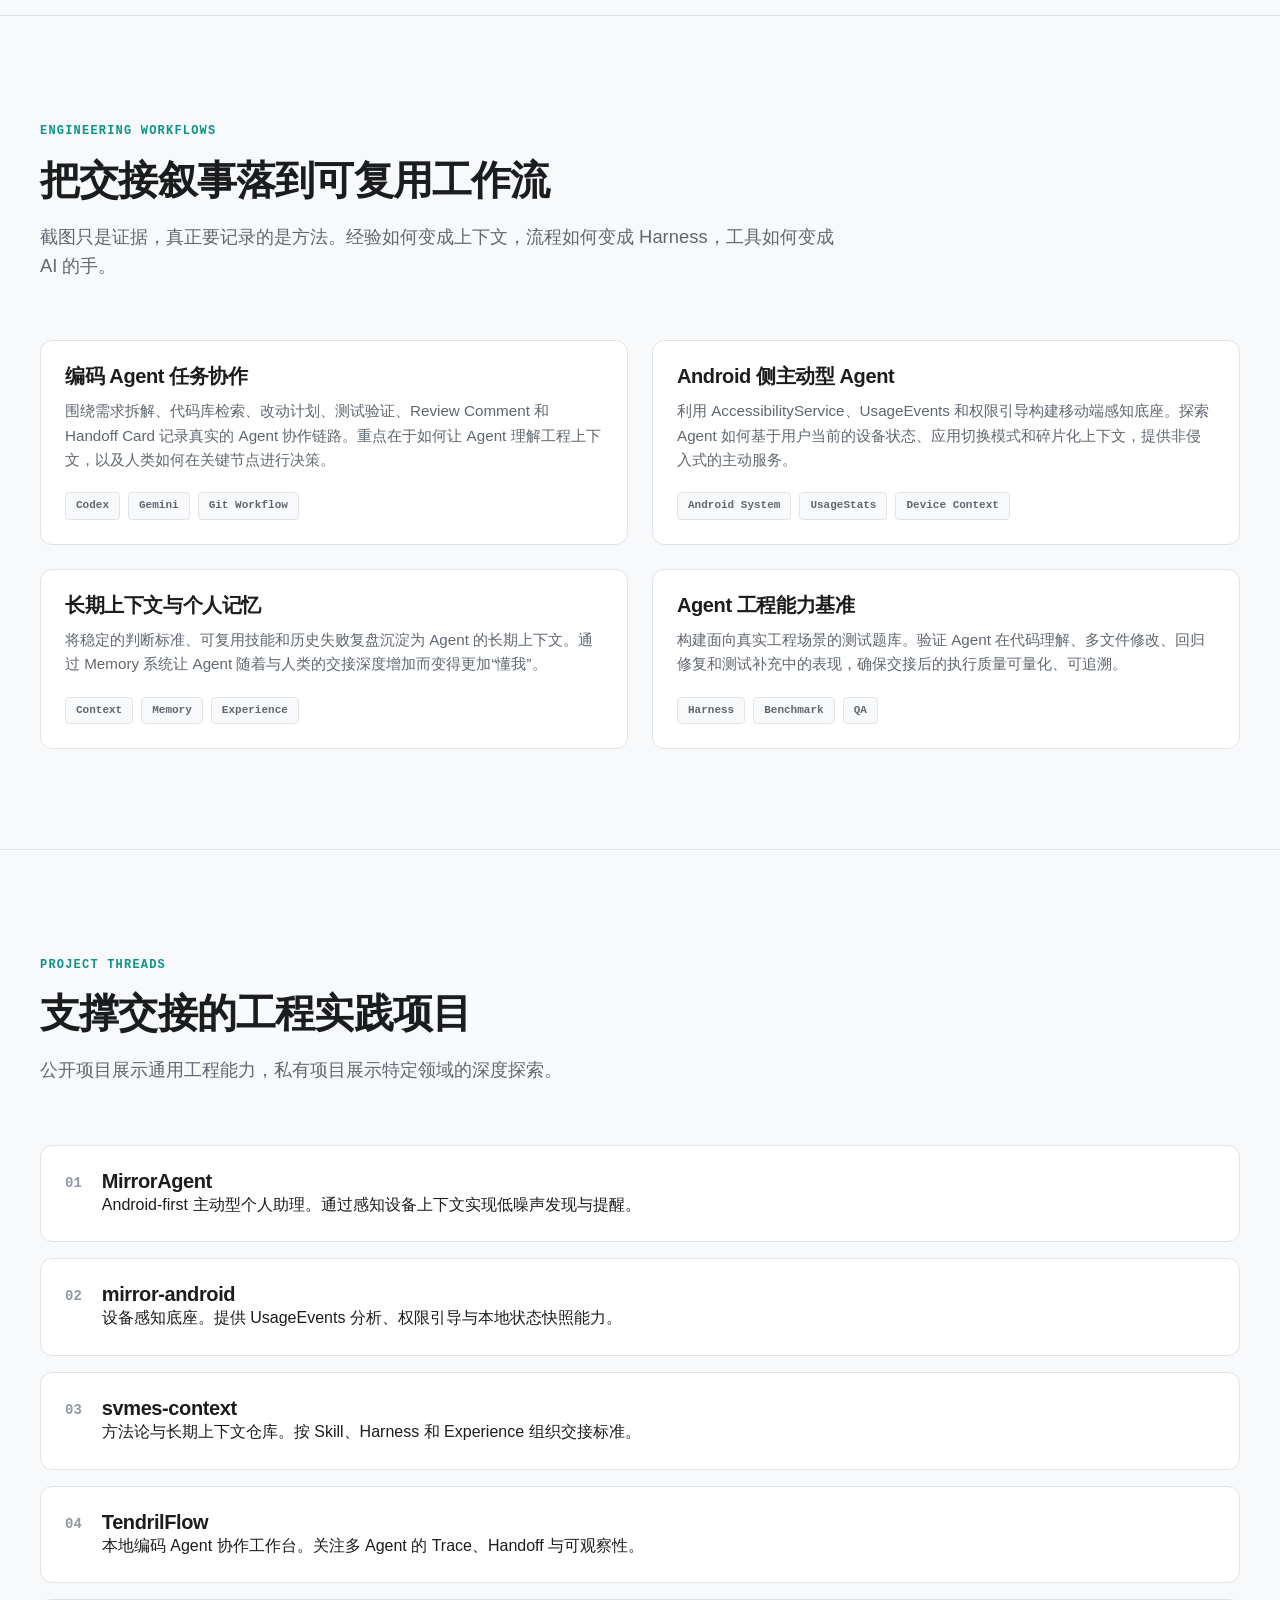
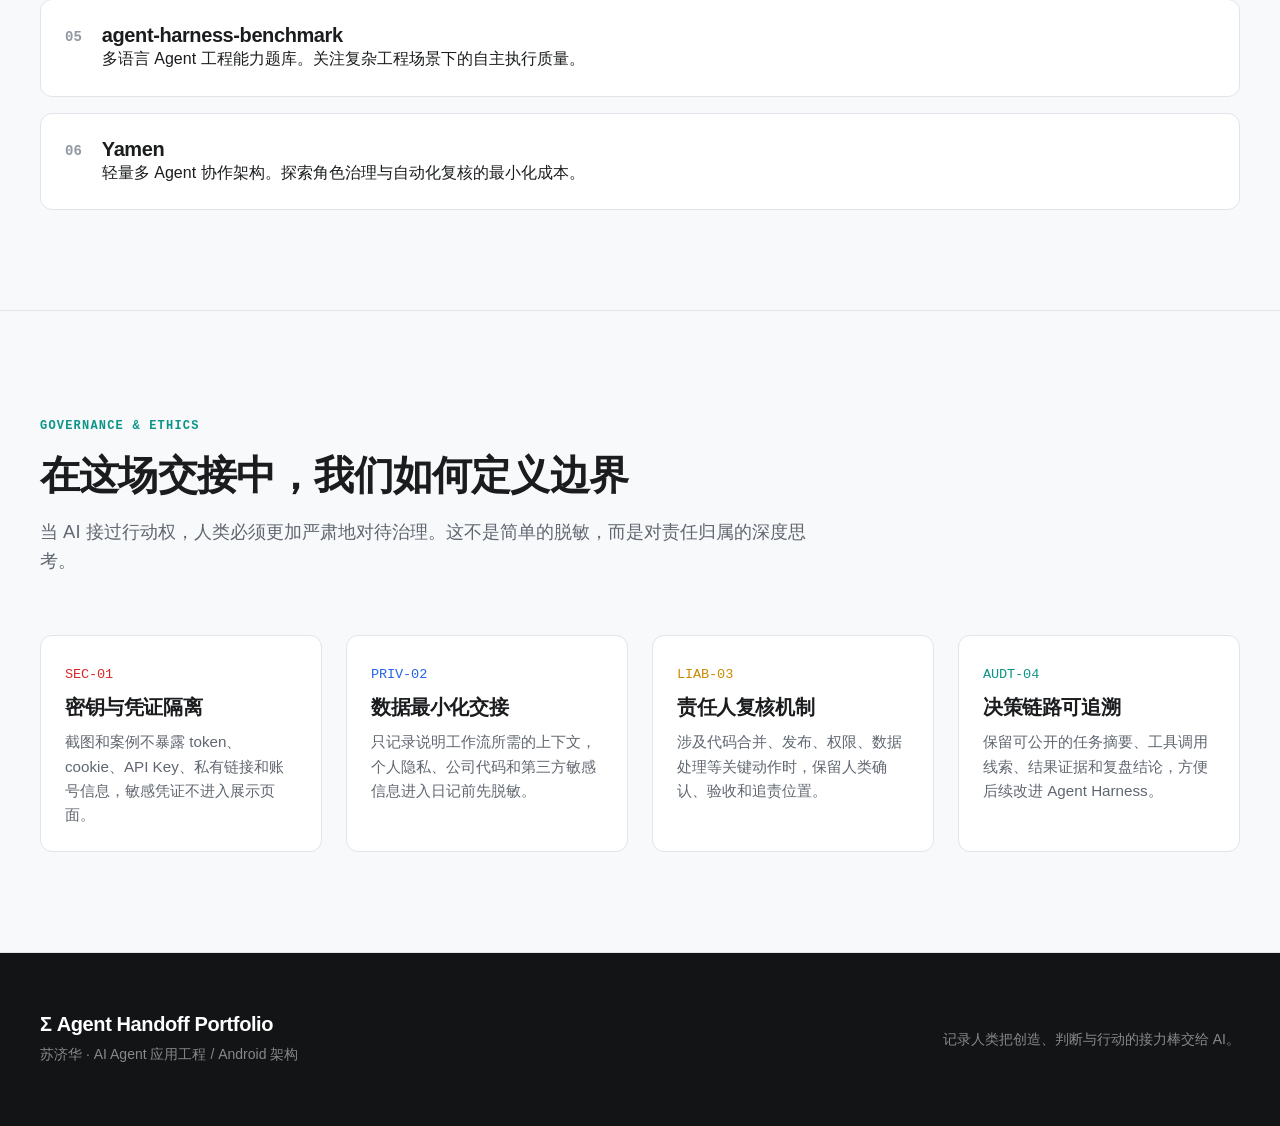
==== commit 37f39293: "Apply Gemini ACP UI redesign" ====
--- a/index.html
+++ b/index.html
@@ -1,272 +1,263 @@
-<!doctype html>
+<!DOCTYPE html>
 <html lang="zh-CN">
-  <head>
-    <meta charset="utf-8" />
-    <meta name="viewport" content="width=device-width, initial-scale=1" />
-    <meta
-      name="description"
-      content="苏济华的 AI Agent 工作流实践作品集，记录人类如何把经验、流程、创造力和执行权逐步交接给 AI。"
-    />
-    <title>苏济华 | 人类接力棒交给 AI</title>
-    <link rel="stylesheet" href="./styles.css" />
-  </head>
-  <body>
-    <header class="site-header">
-      <nav class="nav" aria-label="主导航">
-        <a class="brand" href="#top" aria-label="返回首页">
-          <span class="brand-mark">A</span>
-          <span>Agent Workflow Portfolio</span>
-        </a>
-        <div class="nav-links">
-          <a href="#summary">总览</a>
-          <a href="#workflow">工作流</a>
-          <a href="./diary.html">日记</a>
-          <a href="#projects">项目</a>
-          <a href="#principles">边界</a>
-          <a href="https://github.com/susyimes" target="_blank" rel="noreferrer">GitHub</a>
-        </div>
+<head>
+  <meta charset="utf-8" />
+  <meta name="viewport" content="width=device-width, initial-scale=1" />
+  <meta name="description" content="苏济华的 AI Agent 工作流实践作品集，记录人类如何把经验、流程、创造力和执行权逐步交接给 AI。" />
+  <title>苏济华 | AI Agent Handoff Manifesto</title>
+  <link rel="stylesheet" href="./styles.css" />
+</head>
+<body>
+  <header class="site-header">
+    <div class="container nav">
+      <a class="brand" href="./index.html">
+        <span class="brand-mark">Σ</span>
+        <span>Agent Handoff Portfolio</span>
+      </a>
+      <nav class="nav-links">
+        <a href="#overview">总览</a>
+        <a href="#workflows">工作流</a>
+        <a href="./diary.html">日记</a>
+        <a href="#projects">项目</a>
+        <a href="#governance">治理</a>
+        <a href="https://github.com/susyimes" target="_blank" rel="noreferrer">GitHub</a>
       </nav>
-    </header>
-
-    <main id="top">
-      <section class="hero" aria-labelledby="hero-title">
-        <div>
-          <p class="eyebrow">Human-to-AI Handoff Manifesto</p>
-          <h1 id="hero-title">记录人类把创造、判断与行动的接力棒交给 AI</h1>
-          <p class="lead">
-            这不是一个聊天截图相册，而是一份正在发生的人机交接观察笔记：当人类把经验写成上下文，把流程交给工具，把重复行动交给 Agent，我们如何重新定义创造、责任、边界、情感和判断。
-          </p>
-          <div class="hero-actions">
-            <a class="button" href="#summary">查看总览</a>
-            <a class="button secondary" href="./diary.html">进入日记</a>
-          </div>
-        </div>
-
-        <div class="hero-visual" aria-label="Agent 工作流示意">
-          <div class="visual-topbar" aria-hidden="true">
-            <span class="dot"></span>
-            <span class="dot"></span>
-            <span class="dot"></span>
-          </div>
-          <div class="workflow-board">
-            <div class="lane capture">
-              <div class="lane-label">Human</div>
-              <div class="lane-card">
-                <strong>隐性经验</strong>
-                <span>人类把直觉、偏好、价值判断和失败教训从脑中取出。</span>
+    </div>
+  </header>
+
+  <main>
+    <section class="container hero">
+      <div class="hero-content">
+        <span class="eyebrow">Human-to-AI Handoff Manifesto</span>
+        <h1>记录人类把创造、判断与行动的接力棒交给 AI</h1>
+        <p class="lead">
+          这不是聊天截图相册，而是一份正在发生的人机交接观察：当人类把经验写成上下文，把流程交给工具，把重复行动交给 Agent，我们如何重新定义创造、责任与边界。
+        </p>
+        <div class="hero-actions">
+          <a href="#overview" class="button button-primary">查看总览</a>
+          <a href="./diary.html" class="button button-secondary">进入工作流日记</a>
+        </div>
+      </div>
+      <div class="hero-visual">
+        <div class="handoff-stage">
+          <div class="stage-icon">01</div>
+          <div class="stage-info">
+            <h4>隐性经验外化</h4>
+            <p>人类把直觉、偏好和价值判断从脑中提取，转化为可传递的文档与规则。</p>
+          </div>
+        </div>
+        <div class="handoff-stage">
+          <div class="stage-icon">02</div>
+          <div class="stage-info">
+            <h4>上下文与工具交付</h4>
+            <p>经验变成 Harness，工具变成 API，Agent 获取执行所需的完整背景资料。</p>
+          </div>
+        </div>
+        <div class="handoff-stage">
+          <div class="stage-icon">03</div>
+          <div class="stage-info">
+            <h4>AI 接棒行动</h4>
+            <p>Agent 承担拆解、计划、生成与修改，在定义的边界内自主完成执行任务。</p>
+          </div>
+        </div>
+        <div class="handoff-stage">
+          <div class="stage-icon">04</div>
+          <div class="stage-info">
+            <h4>人类回归治理</h4>
+            <p>人类从执行者转向设问者、审美者与最终责任人，负责验收与边界调优。</p>
+          </div>
+        </div>
+      </div>
+    </section>
+
+    <section id="overview" class="section">
+      <div class="container">
+        <div class="section-head">
+          <span class="eyebrow">Overview Column</span>
+          <h2>总栏目：理念、框架与代表性证据</h2>
+          <p>这一栏目承载宏观叙事。展示我如何理解“接力棒”的交接，以及这些想法如何落到 Agent 编排、移动端感知、长期上下文和主动型 AI 的实践中。</p>
+        </div>
+        <div class="grid grid-3">
+          <div class="shot-card">
+            <div class="shot-preview">创造被流程化</div>
+            <div class="shot-body">
+              <h3>任务拆解与 Handoff</h3>
+              <p>展示如何将模糊意图拆解为可流转的任务节点，通过上下文接力实现复杂产出。</p>
+              <div class="tag-row">
+                <span class="tag">Multi-Agent</span>
+                <span class="tag">Workflow</span>
               </div>
             </div>
-            <div class="lane decide">
-              <div class="lane-label">Context</div>
-              <div class="lane-card">
-                <strong>可传递上下文</strong>
-                <span>经验被写成文档、截图、流程、规则、例外和长期记忆。</span>
-              </div>
-            </div>
-            <div class="lane execute">
-              <div class="lane-label">AI</div>
-              <div class="lane-card">
-                <strong>接棒行动</strong>
-                <span>AI 通过工具、代码、设备和自动化流程接住一部分行动权。</span>
-              </div>
-            </div>
-            <div class="lane">
-              <div class="lane-label">Govern</div>
-              <div class="lane-card">
-                <strong>人类再定位</strong>
-                <span>人类从执行者转向设问者、治理者、审美者和最终责任者。</span>
-              </div>
-            </div>
-          </div>
-        </div>
-      </section>
-
-      <section id="summary" class="section">
-        <div class="section-inner">
-          <div class="section-head">
-            <p class="eyebrow">Overview Column</p>
-            <h2>总栏目：理念、框架与代表截图</h2>
-            <p>
-              这一栏放宏观叙事和代表截图：我如何理解人类到 AI 的接力棒交接，以及这些想法如何落到 Agent 编排、Android 设备感知、长期上下文和主动型 AI 实践里。
-            </p>
-          </div>
-          <div class="gallery">
-            <article class="shot">
-              <a class="shot-placeholder" href="./diary.html#multi-agent">代表截图：多 Agent 协作总览</a>
-              <div class="shot-body">
-                <h3>创造被流程化</h3>
-                <p>展示人类如何把模糊意图拆成任务、角色、证据和可复核结果。</p>
-              </div>
-            </article>
-            <article class="shot">
-              <a class="shot-placeholder" href="./diary.html#android-agent">代表截图：Android 感知闭环</a>
-              <div class="shot-body">
-                <h3>行动接入设备</h3>
-                <p>展示 AI 如何通过 Android 感知、权限、统计和自动化接近真实世界。</p>
-              </div>
-            </article>
-            <article class="shot">
-              <a class="shot-placeholder" href="./diary.html#proactive-ai">代表截图：主动型 AI 总结</a>
-              <div class="shot-body">
-                <h3>判断仍在人类</h3>
-                <p>展示主动发现、情感陪伴和长期记忆背后的信任、边界与责任问题。</p>
-              </div>
-            </article>
-          </div>
-        </div>
-      </section>
-
-      <section id="workflow" class="section">
-        <div class="section-inner">
-          <div class="section-head">
-            <p class="eyebrow">Workflow Map</p>
-            <h2>把宏大的交接叙事落到可复用工作流</h2>
-            <p>
-              截图和日记只是证据，真正要记录的是方法：经验如何变成上下文，流程如何变成 Harness，工具如何变成 AI 的手，人类如何保留判断和责任。
-            </p>
-          </div>
-          <div class="grid four grid two">
-            <article class="card">
-              <h3>编码 Agent 协作</h3>
-              <p>围绕需求拆解、代码库检索、改动计划、测试验证、review comment 和 handoff card 记录真实协作链路。</p>
-              <div class="tag-row">
-                <span class="tag">Codex</span>
-                <span class="tag">Kimi</span>
-                <span class="tag">Gemini</span>
-              </div>
-            </article>
-            <article class="card">
-              <h3>Android 设备侧 Agent</h3>
-              <p>把 AccessibilityService、UsageEvents、权限引导和本地状态沉淀成移动端 Agent 的感知与执行底座。</p>
+          </div>
+          <div class="shot-card">
+            <div class="shot-preview">行动接入设备</div>
+            <div class="shot-body">
+              <h3>Android 设备感知闭环</h3>
+              <p>当 Agent 拥有了 Android 辅助功能、使用统计与本地状态，它开始真正接近真实世界。</p>
               <div class="tag-row">
                 <span class="tag">Android</span>
                 <span class="tag">Accessibility</span>
-                <span class="tag">UsageStats</span>
               </div>
-            </article>
-            <article class="card">
-              <h3>主动型个人助理</h3>
-              <p>从被动问答走向观察、发现、提醒和低噪声协助，重点关注用户信任、权限边界和长期上下文。</p>
+            </div>
+          </div>
+          <div class="shot-card">
+            <div class="shot-preview">判断仍在人类</div>
+            <div class="shot-body">
+              <h3>主动发现与治理边界</h3>
+              <p>展示 Agent 如何在低噪声下主动提供建议，而人类如何决定是否跨越行动边界。</p>
               <div class="tag-row">
-                <span class="tag">Capture</span>
-                <span class="tag">Discovery</span>
-                <span class="tag">Assistance</span>
+                <span class="tag">Proactive AI</span>
+                <span class="tag">Governance</span>
               </div>
-            </article>
-            <article class="card">
-              <h3>Agent 方法论沉淀</h3>
-              <p>把稳定判断、可复用技能、Harness 结构和失败复盘写入长期上下文，形成可迭代的个人 Agent 工程体系。</p>
-              <div class="tag-row">
-                <span class="tag">Memory</span>
-                <span class="tag">Skill</span>
-                <span class="tag">Harness</span>
-              </div>
-            </article>
-          </div>
-        </div>
-      </section>
-
-      <section id="gallery" class="section">
-        <div class="section-inner">
-          <div class="section-head">
-            <p class="eyebrow">Diary Column</p>
-            <h2>日记栏目：记录这场交接在日常中的证据</h2>
-            <p>
-              几十张截图会按日期进入独立日记页。每篇日记都回答一个问题：这一次，人类把什么交给了 AI，AI 接住了什么，人类又保留了什么。
-            </p>
-          </div>
-          <a class="button" href="./diary.html">打开 Agent 工作流日记</a>
-        </div>
-      </section>
-
-      <section id="projects" class="section">
-        <div class="section-inner">
-          <div class="section-head">
-            <p class="eyebrow">Project Threads</p>
-            <h2>支撑这些工作流的项目线索</h2>
-            <p>公开项目用于展示工程能力，私有项目只做脱敏功能说明。</p>
-          </div>
-          <div class="project-list">
-            <article class="project">
-              <div class="project-index">01</div>
-              <div>
-                <h3>MirrorAgent</h3>
-                <p>Android-first 主动型个人 Agent 助理，围绕 Capture、Memory、Discovery 和 Assistance 探索长期陪伴与低噪声主动发现。</p>
-              </div>
-            </article>
-            <article class="project">
-              <div class="project-index">02</div>
-              <div>
-                <h3>mirror-android</h3>
-                <p>Android 设备感知与统计底座，包含前台服务、UsageEvents、权限引导、本地快照和 Top App 分析。</p>
-              </div>
-            </article>
-            <article class="project">
-              <div class="project-index">03</div>
-              <div>
-                <h3>svmes-context</h3>
-                <p>Agent 方法论与长期上下文仓库，按 Memory、Skill、Harness、Experience 组织判断标准、技能、结构和复盘。</p>
-              </div>
-            </article>
-            <article class="project">
-              <div class="project-index">04</div>
-              <div>
-                <h3><a href="https://github.com/susyimes/TendrilFlow" target="_blank" rel="noreferrer">TendrilFlow</a></h3>
-                <p>本地编码 Agent 任务协作工作台，关注多 Agent 协作、trace、handoff、review 和可观察性。</p>
-              </div>
-            </article>
-            <article class="project">
-              <div class="project-index">05</div>
-              <div>
-                <h3><a href="https://github.com/susyimes/agent-harness-benchmark" target="_blank" rel="noreferrer">agent-harness-benchmark</a></h3>
-                <p>多语言 Agent 工程能力测试题库，关注代码理解、多文件修改、回归修复、测试补充和过程质量。</p>
-              </div>
-            </article>
-            <article class="project">
-              <div class="project-index">06</div>
-              <div>
-                <h3><a href="https://github.com/susyimes/yamen" target="_blank" rel="noreferrer">Yamen</a></h3>
-                <p>轻量多 Agent 协作架构探索，用角色治理、升级机制和复核触发降低编排成本。</p>
-              </div>
-            </article>
-          </div>
-        </div>
-      </section>
-
-      <section id="principles" class="section">
-        <div class="section-inner">
-          <div class="section-head">
-            <p class="eyebrow">Safety & Boundary</p>
-            <h2>截图和案例的脱敏原则</h2>
-            <p>页面会尽量展示方法，不展示敏感内容。每个案例进入作品集前都需要过一遍边界检查。</p>
-          </div>
-          <div class="checklist">
-            <div class="check">
-              <strong>不放密钥</strong>
-              <span>隐藏 token、API Key、cookie、私有链接和账号信息。</span>
-            </div>
-            <div class="check">
-              <strong>不放公司代码</strong>
-              <span>业务代码、客户数据、内部路径和未公开需求全部脱敏。</span>
-            </div>
-            <div class="check">
-              <strong>不放隐私对话</strong>
-              <span>个人情绪、他人信息和未授权聊天记录不进入页面。</span>
-            </div>
-            <div class="check">
-              <strong>保留判断过程</strong>
-              <span>重点展示任务目标、Agent 行为、人类复核和边界经验。</span>
-            </div>
-          </div>
-        </div>
-      </section>
-    </main>
-
-    <footer class="site-footer">
-      <div class="section-inner">
-        <span>苏济华 · AI Agent 应用工程 / Android 架构</span>
-        <span>更新截图前先脱敏，保留方法，隐藏细节。</span>
-      </div>
-    </footer>
-  </body>
+            </div>
+          </div>
+        </div>
+      </div>
+    </section>
+
+    <section id="workflows" class="section">
+      <div class="container">
+        <div class="section-head">
+          <span class="eyebrow">Engineering Workflows</span>
+          <h2>把交接叙事落到可复用工作流</h2>
+          <p>截图只是证据，真正要记录的是方法。经验如何变成上下文，流程如何变成 Harness，工具如何变成 AI 的手。</p>
+        </div>
+        <div class="grid grid-2">
+          <div class="card">
+            <h3>编码 Agent 任务协作</h3>
+            <p>围绕需求拆解、代码库检索、改动计划、测试验证、Review Comment 和 Handoff Card 记录真实的 Agent 协作链路。重点在于如何让 Agent 理解工程上下文，以及人类如何在关键节点进行决策。</p>
+            <div class="tag-row">
+              <span class="tag">Codex</span>
+              <span class="tag">Gemini</span>
+              <span class="tag">Git Workflow</span>
+            </div>
+          </div>
+          <div class="card">
+            <h3>Android 侧主动型 Agent</h3>
+            <p>利用 AccessibilityService、UsageEvents 和权限引导构建移动端感知底座。探索 Agent 如何基于用户当前的设备状态、应用切换模式和碎片化上下文，提供非侵入式的主动服务。</p>
+            <div class="tag-row">
+              <span class="tag">Android System</span>
+              <span class="tag">UsageStats</span>
+              <span class="tag">Device Context</span>
+            </div>
+          </div>
+          <div class="card">
+            <h3>长期上下文与个人记忆</h3>
+            <p>将稳定的判断标准、可复用技能和历史失败复盘沉淀为 Agent 的长期上下文。通过 Memory 系统让 Agent 随着与人类的交接深度增加而变得更加“懂我”。</p>
+            <div class="tag-row">
+              <span class="tag">Context</span>
+              <span class="tag">Memory</span>
+              <span class="tag">Experience</span>
+            </div>
+          </div>
+          <div class="card">
+            <h3>Agent 工程能力基准</h3>
+            <p>构建面向真实工程场景的测试题库。验证 Agent 在代码理解、多文件修改、回归修复和测试补充中的表现，确保交接后的执行质量可量化、可追溯。</p>
+            <div class="tag-row">
+              <span class="tag">Harness</span>
+              <span class="tag">Benchmark</span>
+              <span class="tag">QA</span>
+            </div>
+          </div>
+        </div>
+      </div>
+    </section>
+
+    <section id="projects" class="section">
+      <div class="container">
+        <div class="section-head">
+          <span class="eyebrow">Project Threads</span>
+          <h2>支撑交接的工程实践项目</h2>
+          <p>公开项目展示通用工程能力，私有项目展示特定领域的深度探索。</p>
+        </div>
+        <div class="project-list">
+          <article class="project-item is-private">
+            <span class="project-id">01</span>
+            <div>
+              <h3>MirrorAgent</h3>
+              <p>Android-first 主动型个人助理。通过感知设备上下文实现低噪声发现与提醒。</p>
+            </div>
+          </article>
+          <article class="project-item is-private">
+            <span class="project-id">02</span>
+            <div>
+              <h3>mirror-android</h3>
+              <p>设备感知底座。提供 UsageEvents 分析、权限引导与本地状态快照能力。</p>
+            </div>
+          </article>
+          <article class="project-item is-private">
+            <span class="project-id">03</span>
+            <div>
+              <h3>svmes-context</h3>
+              <p>方法论与长期上下文仓库。按 Skill、Harness 和 Experience 组织交接标准。</p>
+            </div>
+          </article>
+          <a href="https://github.com/susyimes/TendrilFlow" target="_blank" rel="noreferrer" class="project-item">
+            <span class="project-id">04</span>
+            <div>
+              <h3>TendrilFlow</h3>
+              <p>本地编码 Agent 协作工作台。关注多 Agent 的 Trace、Handoff 与可观察性。</p>
+            </div>
+          </a>
+          <a href="https://github.com/susyimes/agent-harness-benchmark" target="_blank" rel="noreferrer" class="project-item">
+            <span class="project-id">05</span>
+            <div>
+              <h3>agent-harness-benchmark</h3>
+              <p>多语言 Agent 工程能力题库。关注复杂工程场景下的自主执行质量。</p>
+            </div>
+          </a>
+          <a href="https://github.com/susyimes/yamen" target="_blank" rel="noreferrer" class="project-item">
+            <span class="project-id">06</span>
+            <div>
+              <h3>Yamen</h3>
+              <p>轻量多 Agent 协作架构。探索角色治理与自动化复核的最小化成本。</p>
+            </div>
+          </a>
+        </div>
+      </div>
+    </section>
+
+    <section id="governance" class="section">
+      <div class="container">
+        <div class="section-head">
+          <span class="eyebrow">Governance & Ethics</span>
+          <h2>在这场交接中，我们如何定义边界</h2>
+          <p>当 AI 接过行动权，人类必须更加严肃地对待治理。这不是简单的脱敏，而是对责任归属的深度思考。</p>
+        </div>
+        <div class="grid grid-4">
+          <div class="card">
+            <span class="mono" style="color: var(--accent-red)">SEC-01</span>
+            <h3 style="margin-top: 10px">密钥与凭证隔离</h3>
+            <p>截图和案例不暴露 token、cookie、API Key、私有链接和账号信息，敏感凭证不进入展示页面。</p>
+          </div>
+          <div class="card">
+            <span class="mono" style="color: var(--accent-blue)">PRIV-02</span>
+            <h3 style="margin-top: 10px">数据最小化交接</h3>
+            <p>只记录说明工作流所需的上下文，个人隐私、公司代码和第三方敏感信息进入日记前先脱敏。</p>
+          </div>
+          <div class="card">
+            <span class="mono" style="color: var(--accent-gold)">LIAB-03</span>
+            <h3 style="margin-top: 10px">责任人复核机制</h3>
+            <p>涉及代码合并、发布、权限、数据处理等关键动作时，保留人类确认、验收和追责位置。</p>
+          </div>
+          <div class="card">
+            <span class="mono" style="color: var(--accent-teal)">AUDT-04</span>
+            <h3 style="margin-top: 10px">决策链路可追溯</h3>
+            <p>保留可公开的任务摘要、工具调用线索、结果证据和复盘结论，方便后续改进 Agent Harness。</p>
+          </div>
+        </div>
+      </div>
+    </section>
+  </main>
+
+  <footer class="site-footer">
+    <div class="container footer-inner">
+      <div>
+        <h3 style="margin-bottom: 8px">Σ Agent Handoff Portfolio</h3>
+        <p class="footer-text">苏济华 · AI Agent 应用工程 / Android 架构</p>
+      </div>
+      <p class="footer-text">记录人类把创造、判断与行动的接力棒交给 AI。</p>
+    </div>
+  </footer>
+</body>
 </html>
--- a/styles.css
+++ b/styles.css
@@ -1,18 +1,32 @@
 :root {
-  --paper: #fbfaf7;
-  --panel: #ffffff;
-  --ink: #1e2428;
-  --muted: #667078;
-  --line: #d8dedb;
-  --teal: #0f766e;
-  --blue: #2563eb;
-  --coral: #d65a3a;
-  --gold: #b7791f;
-  --green-soft: #d8eee7;
-  --blue-soft: #dce8ff;
-  --coral-soft: #f9ded6;
-  --gold-soft: #f3e6c5;
-  --shadow: 0 18px 48px rgba(30, 36, 40, 0.08);
+  /* Color Palette - "Engineer Archive" */
+  --bg-paper: #f8f9fa;
+  --bg-panel: #ffffff;
+  --bg-dark: #121416;
+  --fg-ink: #1a1c1e;
+  --fg-muted: #606770;
+  --fg-dim: #9099a3;
+
+  --border-light: #e1e4e8;
+  --border-medium: #cfd4db;
+  --accent-teal: #0d9488;
+  --accent-blue: #2563eb;
+  --accent-gold: #ca8a04;
+  --accent-red: #dc2626;
+
+  --soft-teal: #f0fdfa;
+  --soft-blue: #eff6ff;
+  --soft-gold: #fefce8;
+  --soft-red: #fef2f2;
+
+  --shadow-sm: 0 1px 2px rgba(0,0,0,0.05);
+  --shadow-md: 0 4px 12px rgba(0,0,0,0.08);
+  --shadow-lg: 0 20px 40px rgba(0,0,0,0.12);
+
+  --font-main: "Inter", -apple-system, BlinkMacSystemFont, "Segoe UI", Roboto, "Helvetica Neue", Arial, sans-serif;
+  --font-mono: "JetBrains Mono", "SFMono-Regular", Consolas, "Liberation Mono", Menlo, monospace;
+
+  --site-width: 1200px;
 }
 
 * {
@@ -25,572 +39,600 @@
 
 body {
   margin: 0;
-  background: var(--paper);
-  color: var(--ink);
-  font-family: Inter, ui-sans-serif, system-ui, -apple-system, BlinkMacSystemFont, "Segoe UI", "Microsoft YaHei", sans-serif;
-  line-height: 1.65;
-}
-
-a {
-  color: inherit;
-  text-decoration-thickness: 0.08em;
-  text-underline-offset: 0.2em;
-}
-
+  background: var(--bg-paper);
+  color: var(--fg-ink);
+  font-family: var(--font-main);
+  line-height: 1.6;
+  -webkit-font-smoothing: antialiased;
+}
+
+/* Typography */
+h1, h2, h3, h4 {
+  margin: 0;
+  font-weight: 800;
+  line-height: 1.1;
+  letter-spacing: -0.02em;
+}
+
+h1 { font-size: clamp(2.5rem, 8vw, 5rem); }
+h2 { font-size: clamp(1.75rem, 4vw, 2.5rem); }
+h3 { font-size: 1.25rem; }
+
+p { margin: 0; }
+
+.mono {
+  font-family: var(--font-mono);
+  font-size: 0.85em;
+  letter-spacing: -0.01em;
+}
+
+.eyebrow {
+  display: inline-block;
+  font-family: var(--font-mono);
+  font-size: 12px;
+  font-weight: 600;
+  text-transform: uppercase;
+  color: var(--accent-teal);
+  margin-bottom: 1rem;
+  letter-spacing: 0.1em;
+}
+
+/* Layout */
+.container {
+  width: min(var(--site-width), calc(100% - 40px));
+  margin: 0 auto;
+}
+
+.section {
+  padding: 100px 0;
+  border-bottom: 1px solid var(--border-light);
+}
+
+.section-head {
+  max-width: 800px;
+  margin-bottom: 60px;
+}
+
+.section-head p {
+  margin-top: 20px;
+  font-size: 1.15rem;
+  color: var(--fg-muted);
+}
+
+/* Navigation */
 .site-header {
   position: sticky;
   top: 0;
-  z-index: 10;
-  border-bottom: 1px solid rgba(216, 222, 219, 0.86);
-  background: rgba(251, 250, 247, 0.88);
-  backdrop-filter: blur(18px);
+  z-index: 100;
+  background: rgba(248, 249, 250, 0.8);
+  backdrop-filter: blur(12px);
+  border-bottom: 1px solid var(--border-light);
 }
 
 .nav {
-  width: min(1160px, calc(100% - 32px));
-  min-height: 64px;
-  margin: 0 auto;
+  height: 72px;
   display: flex;
   align-items: center;
   justify-content: space-between;
-  gap: 20px;
 }
 
 .brand {
+  display: flex;
+  align-items: center;
+  gap: 12px;
+  text-decoration: none;
+  color: var(--fg-ink);
+  font-weight: 800;
+  font-size: 1.1rem;
+}
+
+.brand-mark {
+  width: 32px;
+  height: 32px;
+  background: var(--fg-ink);
+  color: #fff;
+  display: grid;
+  place-items: center;
+  border-radius: 6px;
+  font-family: var(--font-mono);
+  font-size: 18px;
+}
+
+.nav-links {
+  display: flex;
+  gap: 24px;
+}
+
+.nav-links a {
+  text-decoration: none;
+  font-size: 14px;
+  font-weight: 600;
+  color: var(--fg-muted);
+  transition: color 0.2s;
+}
+
+.nav-links a:hover {
+  color: var(--fg-ink);
+}
+
+/* Buttons */
+.button {
   display: inline-flex;
   align-items: center;
-  gap: 10px;
-  font-weight: 800;
-  letter-spacing: 0;
-}
-
-.brand-mark {
-  width: 30px;
-  height: 30px;
+  padding: 12px 24px;
+  border-radius: 8px;
+  font-weight: 700;
+  text-decoration: none;
+  transition: all 0.2s;
+  cursor: pointer;
+}
+
+.button-primary {
+  background: var(--fg-ink);
+  color: #fff;
+  border: 1px solid var(--fg-ink);
+}
+
+.button-primary:hover {
+  background: #333;
+  transform: translateY(-1px);
+}
+
+.button-secondary {
+  background: transparent;
+  color: var(--fg-ink);
+  border: 1px solid var(--border-medium);
+}
+
+.button-secondary:hover {
+  background: var(--bg-panel);
+  border-color: var(--fg-ink);
+}
+
+/* Hero Section */
+.hero {
+  padding: 120px 0 80px;
+  display: grid;
+  grid-template-columns: 1.1fr 0.9fr;
+  gap: 60px;
+  align-items: center;
+}
+
+.hero-content .lead {
+  font-size: 1.25rem;
+  color: var(--fg-muted);
+  margin: 30px 0 40px;
+  max-width: 600px;
+  line-height: 1.5;
+}
+
+.hero-actions {
+  display: flex;
+  gap: 16px;
+}
+
+/* Hero Visual - Handoff Metaphor */
+.hero-visual {
+  position: relative;
+  background: var(--bg-panel);
+  border: 1px solid var(--border-medium);
+  border-radius: 12px;
+  box-shadow: var(--shadow-lg);
+  padding: 30px;
+  display: grid;
+  gap: 20px;
+}
+
+.handoff-stage {
+  display: flex;
+  gap: 20px;
+  align-items: center;
+  padding: 15px;
+  border-radius: 8px;
+  border: 1px solid transparent;
+  transition: all 0.3s;
+}
+
+.handoff-stage:hover {
+  background: var(--soft-teal);
+  border-color: var(--accent-teal);
+}
+
+.stage-icon {
+  width: 48px;
+  height: 48px;
+  border-radius: 50%;
   display: grid;
   place-items: center;
-  border: 2px solid var(--ink);
-  border-radius: 8px;
-  color: var(--teal);
-  font-size: 16px;
-}
-
-.nav-links {
-  display: flex;
-  align-items: center;
-  gap: 18px;
+  background: var(--bg-paper);
+  border: 1px solid var(--border-light);
+  flex-shrink: 0;
+  font-family: var(--font-mono);
+  font-weight: 700;
   font-size: 14px;
-  color: var(--muted);
-}
-
-.nav-links a {
+}
+
+.stage-info h4 {
+  margin-bottom: 4px;
+  font-size: 1rem;
+}
+
+.stage-info p {
+  font-size: 0.85rem;
+  color: var(--fg-muted);
+}
+
+/* Card Grid */
+.grid {
+  display: grid;
+  gap: 24px;
+}
+
+.grid-2 { grid-template-columns: repeat(2, 1fr); }
+.grid-3 { grid-template-columns: repeat(3, 1fr); }
+.grid-4 { grid-template-columns: repeat(4, 1fr); }
+
+.card {
+  background: var(--bg-panel);
+  border: 1px solid var(--border-light);
+  border-radius: 12px;
+  padding: 24px;
+  transition: all 0.2s;
   text-decoration: none;
-}
-
-.nav-links a:hover {
-  color: var(--ink);
-}
-
-.hero {
-  width: min(1160px, calc(100% - 32px));
-  min-height: calc(100vh - 64px);
-  margin: 0 auto;
-  padding: 72px 0 48px;
-  display: grid;
-  grid-template-columns: minmax(0, 1.02fr) minmax(320px, 0.98fr);
-  gap: 48px;
-  align-items: center;
-}
-
-.eyebrow {
-  margin: 0 0 16px;
-  color: var(--teal);
-  font-size: 13px;
-  font-weight: 800;
-  letter-spacing: 0.08em;
-  text-transform: uppercase;
-}
-
-h1,
-h2,
-h3 {
-  margin: 0;
-  line-height: 1.12;
-  letter-spacing: 0;
-}
-
-h1 {
-  max-width: 820px;
-  font-size: clamp(42px, 7vw, 84px);
-}
-
-h2 {
-  font-size: clamp(28px, 4vw, 48px);
-}
-
-h3 {
-  font-size: 20px;
-}
-
-.lead {
-  max-width: 760px;
-  margin: 24px 0 0;
-  color: var(--muted);
-  font-size: 18px;
-}
-
-.hero-actions {
-  margin-top: 32px;
-  display: flex;
-  flex-wrap: wrap;
-  gap: 12px;
-}
-
-.button {
-  min-height: 44px;
-  display: inline-flex;
-  align-items: center;
-  justify-content: center;
-  gap: 8px;
-  padding: 0 18px;
-  border: 1px solid var(--ink);
-  border-radius: 8px;
-  background: var(--ink);
-  color: #ffffff;
-  font-weight: 750;
-  text-decoration: none;
-}
-
-.button.secondary {
-  background: transparent;
-  color: var(--ink);
-}
-
-.hero-visual {
-  width: 100%;
-  border: 1px solid var(--line);
-  border-radius: 8px;
-  background: var(--panel);
-  box-shadow: var(--shadow);
-  overflow: hidden;
-}
-
-.visual-topbar {
-  height: 42px;
-  display: flex;
-  align-items: center;
-  gap: 8px;
-  padding: 0 14px;
-  border-bottom: 1px solid var(--line);
-}
-
-.dot {
-  width: 10px;
-  height: 10px;
-  border-radius: 50%;
-  background: var(--coral);
-}
-
-.dot:nth-child(2) {
-  background: var(--gold);
-}
-
-.dot:nth-child(3) {
-  background: var(--teal);
-}
-
-.workflow-board {
-  padding: 18px;
-  display: grid;
-  gap: 12px;
-}
-
-.lane {
-  display: grid;
-  grid-template-columns: 94px minmax(0, 1fr);
-  gap: 12px;
-  align-items: stretch;
-}
-
-.lane-label {
-  display: grid;
-  place-items: center;
-  border-radius: 8px;
-  background: var(--green-soft);
-  color: var(--teal);
-  font-size: 13px;
-  font-weight: 800;
-}
-
-.lane-card {
-  min-height: 78px;
-  padding: 14px;
-  border: 1px solid var(--line);
-  border-radius: 8px;
-  background: #fff;
-}
-
-.lane-card strong {
+  color: inherit;
   display: block;
-  margin-bottom: 4px;
-}
-
-.lane-card span {
-  color: var(--muted);
-  font-size: 14px;
-}
-
-.lane.capture .lane-label {
-  background: var(--blue-soft);
-  color: var(--blue);
-}
-
-.lane.decide .lane-label {
-  background: var(--gold-soft);
-  color: var(--gold);
-}
-
-.lane.execute .lane-label {
-  background: var(--coral-soft);
-  color: var(--coral);
-}
-
-.section {
-  padding: 80px 0;
-  border-top: 1px solid var(--line);
-}
-
-.section-inner {
-  width: min(1160px, calc(100% - 32px));
-  margin: 0 auto;
-}
-
-.section-head {
-  max-width: 780px;
-  margin-bottom: 32px;
-}
-
-.section-head p {
-  margin: 14px 0 0;
-  color: var(--muted);
-  font-size: 17px;
-}
-
-.grid {
-  display: grid;
-  gap: 18px;
-}
-
-.grid.two {
-  grid-template-columns: repeat(2, minmax(0, 1fr));
-}
-
-.grid.three {
-  grid-template-columns: repeat(3, minmax(0, 1fr));
-}
-
-.card {
-  min-height: 100%;
-  padding: 22px;
-  border: 1px solid var(--line);
-  border-radius: 8px;
-  background: var(--panel);
+}
+
+.card:hover {
+  border-color: var(--border-medium);
+  box-shadow: var(--shadow-md);
+  transform: translateY(-2px);
+}
+
+.card h3 {
+  margin-bottom: 12px;
 }
 
 .card p {
-  margin: 12px 0 0;
-  color: var(--muted);
+  color: var(--fg-muted);
+  font-size: 0.95rem;
 }
 
 .tag-row {
-  margin-top: 16px;
   display: flex;
   flex-wrap: wrap;
   gap: 8px;
+  margin-top: 20px;
 }
 
 .tag {
-  display: inline-flex;
-  align-items: center;
-  min-height: 28px;
-  padding: 0 10px;
-  border-radius: 999px;
-  background: #eef1ef;
-  color: #3b454a;
-  font-size: 13px;
-  font-weight: 700;
-}
-
-.gallery {
-  display: grid;
-  grid-template-columns: repeat(3, minmax(0, 1fr));
-  gap: 18px;
-}
-
-.shot {
+  font-family: var(--font-mono);
+  font-size: 11px;
+  font-weight: 600;
+  padding: 4px 10px;
+  background: var(--bg-paper);
+  border: 1px solid var(--border-light);
+  border-radius: 4px;
+  color: var(--fg-muted);
+}
+
+/* Project Specific */
+.project-list {
+  display: grid;
+  gap: 16px;
+}
+
+.project-item {
+  display: flex;
+  align-items: flex-start;
+  gap: 20px;
+  padding: 24px;
+  background: var(--bg-panel);
+  border: 1px solid var(--border-light);
+  border-radius: 12px;
+  text-decoration: none;
+  color: inherit;
+}
+
+.project-id {
+  font-family: var(--font-mono);
+  font-size: 14px;
+  font-weight: 800;
+  color: var(--fg-dim);
+  padding-top: 2px;
+}
+
+.project-item:hover {
+  border-color: var(--accent-teal);
+}
+
+.project-item.is-private {
+  cursor: default;
+}
+
+.project-item.is-private:hover {
+  border-color: var(--border-light);
+}
+
+/* Gallery / Diary List */
+.shot-card {
   overflow: hidden;
-  border: 1px solid var(--line);
-  border-radius: 8px;
-  background: var(--panel);
-}
-
-.shot-placeholder {
-  aspect-ratio: 16 / 10;
+  border: 1px solid var(--border-light);
+  border-radius: 12px;
+  background: var(--bg-panel);
+}
+
+.shot-preview {
+  aspect-ratio: 16/10;
+  background: #f1f3f5;
+  border-bottom: 1px solid var(--border-light);
   display: grid;
   place-items: center;
-  padding: 16px;
-  border-bottom: 1px solid var(--line);
-  background:
-    linear-gradient(90deg, rgba(15, 118, 110, 0.14) 1px, transparent 1px),
-    linear-gradient(180deg, rgba(37, 99, 235, 0.12) 1px, transparent 1px),
-    #f7faf8;
-  background-size: 24px 24px;
-  color: var(--muted);
-  text-align: center;
-  font-weight: 800;
-  text-decoration: none;
-}
-
-.shot-placeholder:hover {
-  color: var(--ink);
-}
-
-.shot-placeholder.small {
-  min-height: 170px;
-  aspect-ratio: auto;
-  border: 1px dashed var(--line);
+  color: var(--fg-dim);
+  font-weight: 700;
+  position: relative;
+  overflow: hidden;
+}
+
+.shot-preview::after {
+  content: "";
+  position: absolute;
+  inset: 0;
+  background: linear-gradient(135deg, rgba(13,148,136,0.05) 0%, transparent 100%);
 }
 
 .shot-body {
-  padding: 18px;
-}
-
-.shot-body p {
-  margin: 10px 0 0;
-  color: var(--muted);
-}
-
-.project-list {
-  display: grid;
-  grid-template-columns: repeat(2, minmax(0, 1fr));
-  gap: 14px;
-}
-
-.project {
-  display: flex;
-  gap: 14px;
-  padding: 18px;
-  border: 1px solid var(--line);
-  border-radius: 8px;
-  background: var(--panel);
-}
-
-.project-index {
-  flex: 0 0 auto;
-  width: 38px;
-  height: 38px;
-  display: grid;
-  place-items: center;
-  border-radius: 8px;
-  background: var(--ink);
-  color: #ffffff;
-  font-weight: 800;
-}
-
-.project h3 {
-  font-size: 18px;
-}
-
-.project p {
-  margin: 8px 0 0;
-  color: var(--muted);
-}
-
-.checklist {
-  display: grid;
-  grid-template-columns: repeat(4, minmax(0, 1fr));
-  gap: 12px;
-}
-
-.check {
-  min-height: 120px;
-  padding: 18px;
-  border: 1px solid var(--line);
-  border-radius: 8px;
-  background: var(--panel);
-}
-
-.check strong {
-  display: block;
-  margin-bottom: 8px;
-}
-
-.check span {
-  color: var(--muted);
-}
-
-.site-footer {
-  padding: 34px 0;
-  border-top: 1px solid var(--line);
-  color: var(--muted);
-}
-
-.site-footer .section-inner {
+  padding: 20px;
+}
+
+/* Diary Page Layout */
+.diary-header {
+  padding: 80px 0 40px;
+  border-bottom: 1px solid var(--border-light);
+}
+
+.diary-controls {
   display: flex;
   justify-content: space-between;
-  gap: 18px;
-  flex-wrap: wrap;
-}
-
-.diary-hero {
-  padding: 80px 0 56px;
-}
-
-.compact {
-  padding: 48px 0;
-}
-
-.diary-head {
-  display: flex;
-  justify-content: space-between;
-  gap: 20px;
   align-items: flex-end;
-}
-
-.filter-box {
-  display: grid;
-  gap: 6px;
-  color: var(--muted);
+  margin-bottom: 40px;
+  padding-top: 40px;
+}
+
+.archive-counter {
   font-size: 14px;
-  font-weight: 750;
-}
-
-.filter-box select {
-  min-width: 180px;
-  height: 42px;
-  padding: 0 12px;
-  border: 1px solid var(--line);
-  border-radius: 8px;
-  background: #ffffff;
-  color: var(--ink);
-  font: inherit;
-}
-
-.entry-list {
-  display: grid;
-  gap: 20px;
-}
-
-.entry {
-  display: grid;
-  grid-template-columns: 150px minmax(0, 1fr);
-  gap: 18px;
-  padding: 22px;
-  border: 1px solid var(--line);
-  border-radius: 8px;
-  background: var(--panel);
-}
-
-.entry-meta {
+  color: var(--fg-dim);
+  font-weight: 700;
+}
+
+.filter-group {
   display: flex;
   flex-direction: column;
   gap: 8px;
-  color: var(--muted);
-  font-weight: 750;
-}
-
-.entry-content p {
-  margin: 12px 0 0;
-  color: var(--muted);
-}
-
-.entry-content ul {
-  margin: 18px 0 0;
-  padding-left: 20px;
-  color: var(--ink);
-}
-
-.entry-shots {
+}
+
+.filter-label {
+  font-family: var(--font-mono);
+  font-size: 12px;
+  font-weight: 700;
+  color: var(--fg-muted);
+}
+
+select {
+  padding: 8px 16px;
+  border-radius: 8px;
+  border: 1px solid var(--border-medium);
+  background: var(--bg-panel);
+  font-family: inherit;
+  font-weight: 600;
+  cursor: pointer;
+}
+
+.entry-list {
+  display: grid;
+  grid-template-columns: repeat(auto-fill, minmax(350px, 1fr));
+  gap: 30px;
+}
+
+.archive-loading {
+  grid-column: 1 / -1;
+  text-align: center;
+  padding: 60px;
+}
+
+.entry-card {
+  display: flex;
+  flex-direction: column;
+  background: var(--bg-panel);
+  border: 1px solid var(--border-light);
+  border-radius: 12px;
+  overflow: hidden;
+  transition: transform 0.2s, box-shadow 0.2s;
+}
+
+.entry-card:hover {
+  transform: translateY(-4px);
+  box-shadow: var(--shadow-lg);
+}
+
+.entry-top {
+  padding: 20px;
+  border-bottom: 1px solid var(--border-light);
+  background: var(--bg-paper);
+}
+
+.entry-date {
+  font-family: var(--font-mono);
+  font-size: 13px;
+  color: var(--accent-teal);
+  font-weight: 700;
+}
+
+.entry-type {
+  float: right;
+  font-family: var(--font-mono);
+  font-size: 11px;
+  text-transform: uppercase;
+  background: var(--soft-blue);
+  color: var(--accent-blue);
+  padding: 2px 8px;
+  border-radius: 4px;
+}
+
+.entry-main {
+  padding: 24px;
+  flex-grow: 1;
+}
+
+.entry-main h3 {
+  margin-bottom: 12px;
+  line-height: 1.3;
+}
+
+.entry-main p {
+  font-size: 0.9rem;
+  color: var(--fg-muted);
+  margin-bottom: 16px;
+}
+
+.entry-notes {
+  list-style: none;
+  padding: 0;
+  margin: 0;
+  display: flex;
+  flex-direction: column;
+  gap: 8px;
+}
+
+.entry-notes li {
+  position: relative;
+  padding-left: 18px;
+  font-size: 0.85rem;
+  color: var(--fg-ink);
+}
+
+.entry-notes li::before {
+  content: "→";
+  position: absolute;
+  left: 0;
+  color: var(--accent-teal);
+  font-weight: 800;
+}
+
+.entry-more-note {
+  color: var(--fg-dim);
+}
+
+.entry-evidence-grid {
   margin-top: 18px;
   display: grid;
-  grid-template-columns: repeat(2, minmax(0, 1fr));
-  gap: 14px;
-}
-
-.entry-shot {
-  margin: 0;
-  overflow: hidden;
-  border: 1px solid var(--line);
+  grid-template-columns: repeat(3, minmax(0, 1fr));
+  gap: 8px;
+}
+
+.entry-evidence-grid img,
+.evidence-placeholder,
+.evidence-more {
+  width: 100%;
+  aspect-ratio: 4 / 3;
+  border: 1px solid var(--border-light);
   border-radius: 8px;
-  background: #ffffff;
-}
-
-.entry-shot img {
-  width: 100%;
-  display: block;
-}
-
-.entry-shot figcaption {
-  padding: 10px 12px;
-  color: var(--muted);
+  object-fit: cover;
+  background:
+    linear-gradient(90deg, rgba(13, 148, 136, 0.12) 1px, transparent 1px),
+    linear-gradient(180deg, rgba(37, 99, 235, 0.10) 1px, transparent 1px),
+    var(--bg-paper);
+  background-size: 18px 18px;
+}
+
+.evidence-placeholder,
+.evidence-more {
+  display: grid;
+  place-items: center;
+  padding: 10px;
+  color: var(--fg-dim);
+  font-size: 11px;
+  font-weight: 700;
+  text-align: center;
+}
+
+.entry-anchor {
+  font-size: 12px;
+  font-weight: 700;
+  color: var(--accent-teal);
+  text-decoration: none;
+}
+
+.entry-footer {
+  padding: 16px 24px;
+  border-top: 1px solid var(--border-light);
+  display: flex;
+  align-items: center;
+  justify-content: space-between;
+}
+
+.entry-shots-count {
+  font-size: 12px;
+  color: var(--fg-dim);
+  font-weight: 600;
+}
+
+/* Footer */
+.site-footer {
+  padding: 60px 0;
+  background: var(--bg-dark);
+  color: #fff;
+}
+
+.footer-inner {
+  display: flex;
+  justify-content: space-between;
+  align-items: center;
+}
+
+.footer-text {
   font-size: 14px;
-}
-
-@media (max-width: 880px) {
-  .nav {
-    min-height: auto;
-    padding: 14px 0;
-    align-items: flex-start;
+  color: #888;
+}
+
+/* Responsive */
+@media (max-width: 960px) {
+  .hero {
+    grid-template-columns: 1fr;
+    text-align: center;
+    padding: 80px 0 60px;
+  }
+
+  .hero-content .lead {
+    margin-left: auto;
+    margin-right: auto;
+  }
+
+  .hero-actions {
+    justify-content: center;
+  }
+
+  .grid-3, .grid-4 {
+    grid-template-columns: repeat(2, 1fr);
+  }
+}
+
+@media (max-width: 640px) {
+  .grid-2, .grid-3, .grid-4 {
+    grid-template-columns: 1fr;
+  }
+
+  .nav-links {
+    display: none;
+  }
+
+  .diary-controls {
     flex-direction: column;
-  }
-
-  .nav-links {
-    width: 100%;
-    overflow-x: auto;
-    padding-bottom: 4px;
-  }
-
-  .hero {
-    min-height: auto;
-    padding-top: 48px;
+    align-items: stretch;
+    gap: 20px;
+  }
+
+  .entry-list {
     grid-template-columns: 1fr;
   }
-
-  .grid.two,
-  .grid.three,
-  .gallery,
-  .project-list,
-  .checklist,
-  .entry,
-  .entry-shots {
-    grid-template-columns: 1fr;
-  }
-
-  .diary-head {
-    align-items: stretch;
-    flex-direction: column;
-  }
-}
-
-@media (max-width: 520px) {
-  h1 {
-    font-size: 40px;
-  }
-
-  .hero-actions {
-    align-items: stretch;
-    flex-direction: column;
-  }
-
-  .button {
-    width: 100%;
-  }
-
-  .lane {
-    grid-template-columns: 1fr;
-  }
-
-  .lane-label {
-    min-height: 38px;
-  }
-}
+}
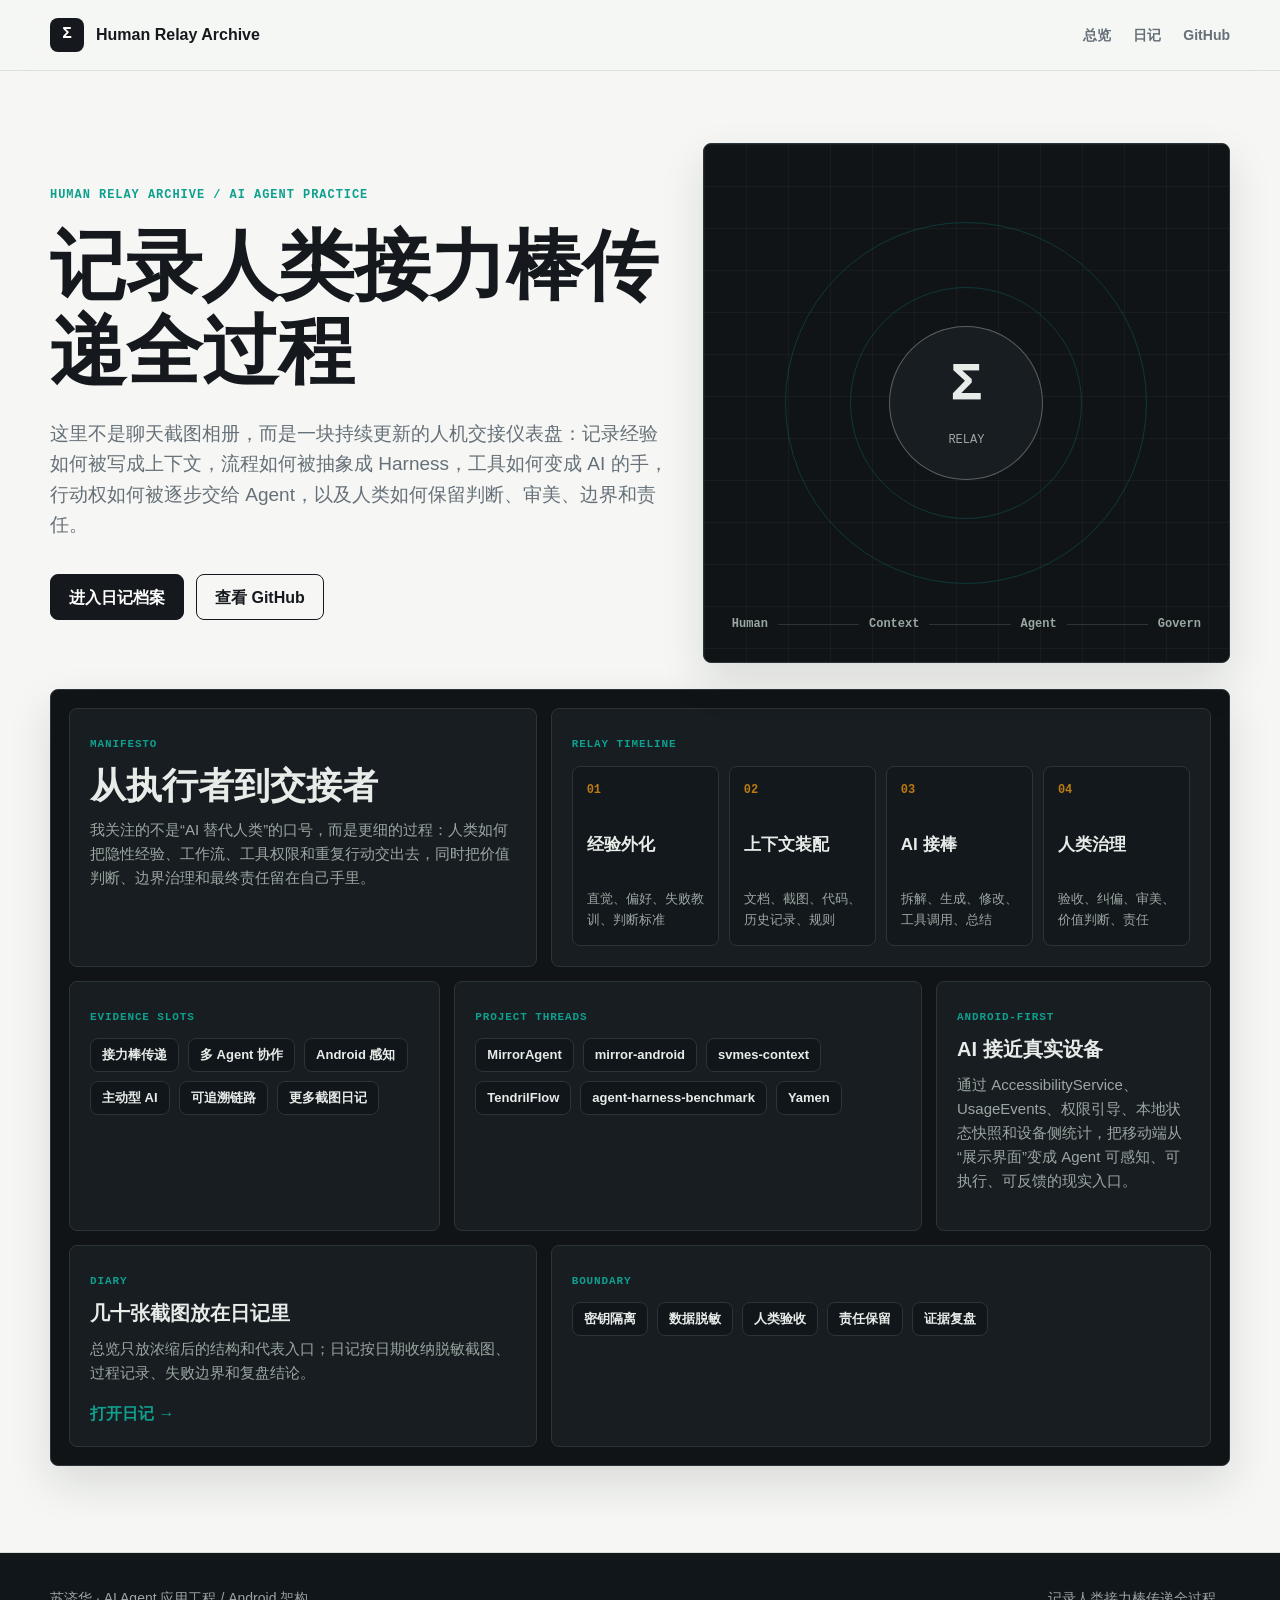
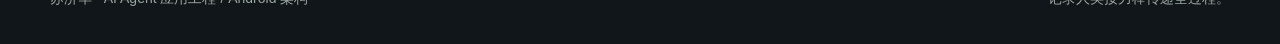
==== commit 169b910b: "Simplify site to overview and diary" ====
--- a/index.html
+++ b/index.html
@@ -3,8 +3,8 @@
 <head>
   <meta charset="utf-8" />
   <meta name="viewport" content="width=device-width, initial-scale=1" />
-  <meta name="description" content="苏济华的 AI Agent 工作流实践作品集，记录人类如何把经验、流程、创造力和执行权逐步交接给 AI。" />
-  <title>苏济华 | AI Agent Handoff Manifesto</title>
+  <meta name="description" content="苏济华的 AI Agent 作品集，记录人类接力棒传递全过程。" />
+  <title>苏济华 | 记录人类接力棒传递全过程</title>
   <link rel="stylesheet" href="./styles.css" />
 </head>
 <body>
@@ -12,238 +12,132 @@
     <div class="container nav">
       <a class="brand" href="./index.html">
         <span class="brand-mark">Σ</span>
-        <span>Agent Handoff Portfolio</span>
+        <span>Human Relay Archive</span>
       </a>
-      <nav class="nav-links">
+      <nav class="nav-links" aria-label="主导航">
         <a href="#overview">总览</a>
-        <a href="#workflows">工作流</a>
         <a href="./diary.html">日记</a>
-        <a href="#projects">项目</a>
-        <a href="#governance">治理</a>
         <a href="https://github.com/susyimes" target="_blank" rel="noreferrer">GitHub</a>
       </nav>
     </div>
   </header>
 
-  <main>
-    <section class="container hero">
-      <div class="hero-content">
-        <span class="eyebrow">Human-to-AI Handoff Manifesto</span>
-        <h1>记录人类把创造、判断与行动的接力棒交给 AI</h1>
-        <p class="lead">
-          这不是聊天截图相册，而是一份正在发生的人机交接观察：当人类把经验写成上下文，把流程交给工具，把重复行动交给 Agent，我们如何重新定义创造、责任与边界。
-        </p>
-        <div class="hero-actions">
-          <a href="#overview" class="button button-primary">查看总览</a>
-          <a href="./diary.html" class="button button-secondary">进入工作流日记</a>
-        </div>
-      </div>
-      <div class="hero-visual">
-        <div class="handoff-stage">
-          <div class="stage-icon">01</div>
-          <div class="stage-info">
-            <h4>隐性经验外化</h4>
-            <p>人类把直觉、偏好和价值判断从脑中提取，转化为可传递的文档与规则。</p>
+  <main id="overview" class="overview-shell">
+    <section class="container handoff-console" aria-labelledby="hero-title">
+      <div class="console-hero">
+        <div class="hero-copy">
+          <span class="eyebrow">Human Relay Archive / AI Agent Practice</span>
+          <h1 id="hero-title">记录人类接力棒传递全过程</h1>
+          <p class="lead">
+            这里不是聊天截图相册，而是一块持续更新的人机交接仪表盘：记录经验如何被写成上下文，流程如何被抽象成 Harness，工具如何变成 AI 的手，行动权如何被逐步交给 Agent，以及人类如何保留判断、审美、边界和责任。
+          </p>
+          <div class="hero-actions">
+            <a href="./diary.html" class="button button-primary">进入日记档案</a>
+            <a href="https://github.com/susyimes" target="_blank" rel="noreferrer" class="button button-secondary">查看 GitHub</a>
           </div>
         </div>
-        <div class="handoff-stage">
-          <div class="stage-icon">02</div>
-          <div class="stage-info">
-            <h4>上下文与工具交付</h4>
-            <p>经验变成 Harness，工具变成 API，Agent 获取执行所需的完整背景资料。</p>
+
+        <div class="relay-core" aria-label="接力棒传递核心流程">
+          <div class="core-ring">
+            <span class="core-symbol">Σ</span>
+            <span class="core-label">Relay</span>
           </div>
-        </div>
-        <div class="handoff-stage">
-          <div class="stage-icon">03</div>
-          <div class="stage-info">
-            <h4>AI 接棒行动</h4>
-            <p>Agent 承担拆解、计划、生成与修改，在定义的边界内自主完成执行任务。</p>
-          </div>
-        </div>
-        <div class="handoff-stage">
-          <div class="stage-icon">04</div>
-          <div class="stage-info">
-            <h4>人类回归治理</h4>
-            <p>人类从执行者转向设问者、审美者与最终责任人，负责验收与边界调优。</p>
+          <div class="core-path">
+            <span>Human</span>
+            <i></i>
+            <span>Context</span>
+            <i></i>
+            <span>Agent</span>
+            <i></i>
+            <span>Govern</span>
           </div>
         </div>
       </div>
-    </section>
 
-    <section id="overview" class="section">
-      <div class="container">
-        <div class="section-head">
-          <span class="eyebrow">Overview Column</span>
-          <h2>总栏目：理念、框架与代表性证据</h2>
-          <p>这一栏目承载宏观叙事。展示我如何理解“接力棒”的交接，以及这些想法如何落到 Agent 编排、移动端感知、长期上下文和主动型 AI 的实践中。</p>
+      <div class="overview-dashboard" aria-label="总览控制台">
+        <div class="dashboard-panel manifesto-panel">
+          <span class="panel-kicker">Manifesto</span>
+          <h2>从执行者到交接者</h2>
+          <p>
+            我关注的不是“AI 替代人类”的口号，而是更细的过程：人类如何把隐性经验、工作流、工具权限和重复行动交出去，同时把价值判断、边界治理和最终责任留在自己手里。
+          </p>
         </div>
-        <div class="grid grid-3">
-          <div class="shot-card">
-            <div class="shot-preview">创造被流程化</div>
-            <div class="shot-body">
-              <h3>任务拆解与 Handoff</h3>
-              <p>展示如何将模糊意图拆解为可流转的任务节点，通过上下文接力实现复杂产出。</p>
-              <div class="tag-row">
-                <span class="tag">Multi-Agent</span>
-                <span class="tag">Workflow</span>
-              </div>
+
+        <div class="dashboard-panel transfer-panel">
+          <span class="panel-kicker">Relay Timeline</span>
+          <div class="transfer-lanes">
+            <div>
+              <b>01</b>
+              <strong>经验外化</strong>
+              <span>直觉、偏好、失败教训、判断标准</span>
             </div>
-          </div>
-          <div class="shot-card">
-            <div class="shot-preview">行动接入设备</div>
-            <div class="shot-body">
-              <h3>Android 设备感知闭环</h3>
-              <p>当 Agent 拥有了 Android 辅助功能、使用统计与本地状态，它开始真正接近真实世界。</p>
-              <div class="tag-row">
-                <span class="tag">Android</span>
-                <span class="tag">Accessibility</span>
-              </div>
+            <div>
+              <b>02</b>
+              <strong>上下文装配</strong>
+              <span>文档、截图、代码、历史记录、规则</span>
             </div>
-          </div>
-          <div class="shot-card">
-            <div class="shot-preview">判断仍在人类</div>
-            <div class="shot-body">
-              <h3>主动发现与治理边界</h3>
-              <p>展示 Agent 如何在低噪声下主动提供建议，而人类如何决定是否跨越行动边界。</p>
-              <div class="tag-row">
-                <span class="tag">Proactive AI</span>
-                <span class="tag">Governance</span>
-              </div>
+            <div>
+              <b>03</b>
+              <strong>AI 接棒</strong>
+              <span>拆解、生成、修改、工具调用、总结</span>
+            </div>
+            <div>
+              <b>04</b>
+              <strong>人类治理</strong>
+              <span>验收、纠偏、审美、价值判断、责任</span>
             </div>
           </div>
         </div>
-      </div>
-    </section>
 
-    <section id="workflows" class="section">
-      <div class="container">
-        <div class="section-head">
-          <span class="eyebrow">Engineering Workflows</span>
-          <h2>把交接叙事落到可复用工作流</h2>
-          <p>截图只是证据，真正要记录的是方法。经验如何变成上下文，流程如何变成 Harness，工具如何变成 AI 的手。</p>
-        </div>
-        <div class="grid grid-2">
-          <div class="card">
-            <h3>编码 Agent 任务协作</h3>
-            <p>围绕需求拆解、代码库检索、改动计划、测试验证、Review Comment 和 Handoff Card 记录真实的 Agent 协作链路。重点在于如何让 Agent 理解工程上下文，以及人类如何在关键节点进行决策。</p>
-            <div class="tag-row">
-              <span class="tag">Codex</span>
-              <span class="tag">Gemini</span>
-              <span class="tag">Git Workflow</span>
-            </div>
-          </div>
-          <div class="card">
-            <h3>Android 侧主动型 Agent</h3>
-            <p>利用 AccessibilityService、UsageEvents 和权限引导构建移动端感知底座。探索 Agent 如何基于用户当前的设备状态、应用切换模式和碎片化上下文，提供非侵入式的主动服务。</p>
-            <div class="tag-row">
-              <span class="tag">Android System</span>
-              <span class="tag">UsageStats</span>
-              <span class="tag">Device Context</span>
-            </div>
-          </div>
-          <div class="card">
-            <h3>长期上下文与个人记忆</h3>
-            <p>将稳定的判断标准、可复用技能和历史失败复盘沉淀为 Agent 的长期上下文。通过 Memory 系统让 Agent 随着与人类的交接深度增加而变得更加“懂我”。</p>
-            <div class="tag-row">
-              <span class="tag">Context</span>
-              <span class="tag">Memory</span>
-              <span class="tag">Experience</span>
-            </div>
-          </div>
-          <div class="card">
-            <h3>Agent 工程能力基准</h3>
-            <p>构建面向真实工程场景的测试题库。验证 Agent 在代码理解、多文件修改、回归修复和测试补充中的表现，确保交接后的执行质量可量化、可追溯。</p>
-            <div class="tag-row">
-              <span class="tag">Harness</span>
-              <span class="tag">Benchmark</span>
-              <span class="tag">QA</span>
-            </div>
+        <div class="dashboard-panel evidence-panel">
+          <span class="panel-kicker">Evidence Slots</span>
+          <div class="evidence-wall">
+            <a href="./diary.html#human-relay">接力棒传递</a>
+            <a href="./diary.html#multi-agent">多 Agent 协作</a>
+            <a href="./diary.html#android-agent">Android 感知</a>
+            <a href="./diary.html#proactive-ai">主动型 AI</a>
+            <a href="./diary.html#agent-trace">可追溯链路</a>
+            <a href="./diary.html">更多截图日记</a>
           </div>
         </div>
-      </div>
-    </section>
 
-    <section id="projects" class="section">
-      <div class="container">
-        <div class="section-head">
-          <span class="eyebrow">Project Threads</span>
-          <h2>支撑交接的工程实践项目</h2>
-          <p>公开项目展示通用工程能力，私有项目展示特定领域的深度探索。</p>
+        <div class="dashboard-panel projects-panel">
+          <span class="panel-kicker">Project Threads</span>
+          <div class="project-matrix">
+            <span>MirrorAgent</span>
+            <span>mirror-android</span>
+            <span>svmes-context</span>
+            <a href="https://github.com/susyimes/TendrilFlow" target="_blank" rel="noreferrer">TendrilFlow</a>
+            <a href="https://github.com/susyimes/agent-harness-benchmark" target="_blank" rel="noreferrer">agent-harness-benchmark</a>
+            <a href="https://github.com/susyimes/yamen" target="_blank" rel="noreferrer">Yamen</a>
+          </div>
         </div>
-        <div class="project-list">
-          <article class="project-item is-private">
-            <span class="project-id">01</span>
-            <div>
-              <h3>MirrorAgent</h3>
-              <p>Android-first 主动型个人助理。通过感知设备上下文实现低噪声发现与提醒。</p>
-            </div>
-          </article>
-          <article class="project-item is-private">
-            <span class="project-id">02</span>
-            <div>
-              <h3>mirror-android</h3>
-              <p>设备感知底座。提供 UsageEvents 分析、权限引导与本地状态快照能力。</p>
-            </div>
-          </article>
-          <article class="project-item is-private">
-            <span class="project-id">03</span>
-            <div>
-              <h3>svmes-context</h3>
-              <p>方法论与长期上下文仓库。按 Skill、Harness 和 Experience 组织交接标准。</p>
-            </div>
-          </article>
-          <a href="https://github.com/susyimes/TendrilFlow" target="_blank" rel="noreferrer" class="project-item">
-            <span class="project-id">04</span>
-            <div>
-              <h3>TendrilFlow</h3>
-              <p>本地编码 Agent 协作工作台。关注多 Agent 的 Trace、Handoff 与可观察性。</p>
-            </div>
-          </a>
-          <a href="https://github.com/susyimes/agent-harness-benchmark" target="_blank" rel="noreferrer" class="project-item">
-            <span class="project-id">05</span>
-            <div>
-              <h3>agent-harness-benchmark</h3>
-              <p>多语言 Agent 工程能力题库。关注复杂工程场景下的自主执行质量。</p>
-            </div>
-          </a>
-          <a href="https://github.com/susyimes/yamen" target="_blank" rel="noreferrer" class="project-item">
-            <span class="project-id">06</span>
-            <div>
-              <h3>Yamen</h3>
-              <p>轻量多 Agent 协作架构。探索角色治理与自动化复核的最小化成本。</p>
-            </div>
-          </a>
+
+        <div class="dashboard-panel android-panel">
+          <span class="panel-kicker">Android-first</span>
+          <h3>AI 接近真实设备</h3>
+          <p>
+            通过 AccessibilityService、UsageEvents、权限引导、本地状态快照和设备侧统计，把移动端从“展示界面”变成 Agent 可感知、可执行、可反馈的现实入口。
+          </p>
         </div>
-      </div>
-    </section>
 
-    <section id="governance" class="section">
-      <div class="container">
-        <div class="section-head">
-          <span class="eyebrow">Governance & Ethics</span>
-          <h2>在这场交接中，我们如何定义边界</h2>
-          <p>当 AI 接过行动权，人类必须更加严肃地对待治理。这不是简单的脱敏，而是对责任归属的深度思考。</p>
+        <div class="dashboard-panel diary-panel">
+          <span class="panel-kicker">Diary</span>
+          <h3>几十张截图放在日记里</h3>
+          <p>
+            总览只放浓缩后的结构和代表入口；日记按日期收纳脱敏截图、过程记录、失败边界和复盘结论。
+          </p>
+          <a href="./diary.html" class="text-link">打开日记 →</a>
         </div>
-        <div class="grid grid-4">
-          <div class="card">
-            <span class="mono" style="color: var(--accent-red)">SEC-01</span>
-            <h3 style="margin-top: 10px">密钥与凭证隔离</h3>
-            <p>截图和案例不暴露 token、cookie、API Key、私有链接和账号信息，敏感凭证不进入展示页面。</p>
-          </div>
-          <div class="card">
-            <span class="mono" style="color: var(--accent-blue)">PRIV-02</span>
-            <h3 style="margin-top: 10px">数据最小化交接</h3>
-            <p>只记录说明工作流所需的上下文，个人隐私、公司代码和第三方敏感信息进入日记前先脱敏。</p>
-          </div>
-          <div class="card">
-            <span class="mono" style="color: var(--accent-gold)">LIAB-03</span>
-            <h3 style="margin-top: 10px">责任人复核机制</h3>
-            <p>涉及代码合并、发布、权限、数据处理等关键动作时，保留人类确认、验收和追责位置。</p>
-          </div>
-          <div class="card">
-            <span class="mono" style="color: var(--accent-teal)">AUDT-04</span>
-            <h3 style="margin-top: 10px">决策链路可追溯</h3>
-            <p>保留可公开的任务摘要、工具调用线索、结果证据和复盘结论，方便后续改进 Agent Harness。</p>
+
+        <div class="dashboard-panel governance-panel">
+          <span class="panel-kicker">Boundary</span>
+          <div class="governance-strip">
+            <span>密钥隔离</span>
+            <span>数据脱敏</span>
+            <span>人类验收</span>
+            <span>责任保留</span>
+            <span>证据复盘</span>
           </div>
         </div>
       </div>
@@ -252,11 +146,8 @@
 
   <footer class="site-footer">
     <div class="container footer-inner">
-      <div>
-        <h3 style="margin-bottom: 8px">Σ Agent Handoff Portfolio</h3>
-        <p class="footer-text">苏济华 · AI Agent 应用工程 / Android 架构</p>
-      </div>
-      <p class="footer-text">记录人类把创造、判断与行动的接力棒交给 AI。</p>
+      <p class="footer-text">苏济华 · AI Agent 应用工程 / Android 架构</p>
+      <p class="footer-text">记录人类接力棒传递全过程。</p>
     </div>
   </footer>
 </body>
--- a/styles.css
+++ b/styles.css
@@ -1,32 +1,25 @@
 :root {
-  /* Color Palette - "Engineer Archive" */
-  --bg-paper: #f8f9fa;
-  --bg-panel: #ffffff;
-  --bg-dark: #121416;
-  --fg-ink: #1a1c1e;
-  --fg-muted: #606770;
-  --fg-dim: #9099a3;
-
-  --border-light: #e1e4e8;
-  --border-medium: #cfd4db;
-  --accent-teal: #0d9488;
-  --accent-blue: #2563eb;
-  --accent-gold: #ca8a04;
-  --accent-red: #dc2626;
-
-  --soft-teal: #f0fdfa;
-  --soft-blue: #eff6ff;
-  --soft-gold: #fefce8;
-  --soft-red: #fef2f2;
-
-  --shadow-sm: 0 1px 2px rgba(0,0,0,0.05);
-  --shadow-md: 0 4px 12px rgba(0,0,0,0.08);
-  --shadow-lg: 0 20px 40px rgba(0,0,0,0.12);
-
-  --font-main: "Inter", -apple-system, BlinkMacSystemFont, "Segoe UI", Roboto, "Helvetica Neue", Arial, sans-serif;
-  --font-mono: "JetBrains Mono", "SFMono-Regular", Consolas, "Liberation Mono", Menlo, monospace;
-
-  --site-width: 1200px;
+  --bg: #f6f7f4;
+  --ink: #15191d;
+  --muted: #667078;
+  --panel: #ffffff;
+  --line: #d7ddd9;
+  --console: #101417;
+  --console-2: #171d21;
+  --console-line: #2b3439;
+  --console-text: #e7ece9;
+  --console-muted: #9ba7a2;
+  --teal: #0f9f8f;
+  --blue: #2f6eea;
+  --gold: #bc7a12;
+  --red: #d14c36;
+  --soft-teal: #e3f6f1;
+  --soft-blue: #e8efff;
+  --soft-gold: #f5ead0;
+  --shadow: 0 18px 44px rgba(17, 24, 28, 0.12);
+  --mono: "JetBrains Mono", "SFMono-Regular", Consolas, "Liberation Mono", Menlo, monospace;
+  --sans: Inter, -apple-system, BlinkMacSystemFont, "Segoe UI", "Microsoft YaHei", sans-serif;
+  --site-width: 1180px;
 }
 
 * {
@@ -39,492 +32,573 @@
 
 body {
   margin: 0;
-  background: var(--bg-paper);
-  color: var(--fg-ink);
-  font-family: var(--font-main);
+  background: var(--bg);
+  color: var(--ink);
+  font-family: var(--sans);
   line-height: 1.6;
   -webkit-font-smoothing: antialiased;
 }
 
-/* Typography */
-h1, h2, h3, h4 {
+a {
+  color: inherit;
+}
+
+h1,
+h2,
+h3,
+h4,
+p {
   margin: 0;
-  font-weight: 800;
-  line-height: 1.1;
-  letter-spacing: -0.02em;
-}
-
-h1 { font-size: clamp(2.5rem, 8vw, 5rem); }
-h2 { font-size: clamp(1.75rem, 4vw, 2.5rem); }
-h3 { font-size: 1.25rem; }
-
-p { margin: 0; }
-
-.mono {
-  font-family: var(--font-mono);
-  font-size: 0.85em;
-  letter-spacing: -0.01em;
-}
-
-.eyebrow {
-  display: inline-block;
-  font-family: var(--font-mono);
-  font-size: 12px;
-  font-weight: 600;
-  text-transform: uppercase;
-  color: var(--accent-teal);
-  margin-bottom: 1rem;
-  letter-spacing: 0.1em;
-}
-
-/* Layout */
+}
+
+h1,
+h2,
+h3,
+h4 {
+  line-height: 1.12;
+  letter-spacing: 0;
+}
+
+h1 {
+  max-width: 880px;
+  font-size: 76px;
+  font-weight: 900;
+}
+
+h2 {
+  font-size: 36px;
+  font-weight: 850;
+}
+
+h3 {
+  font-size: 20px;
+  font-weight: 820;
+}
+
 .container {
   width: min(var(--site-width), calc(100% - 40px));
   margin: 0 auto;
 }
 
-.section {
-  padding: 100px 0;
-  border-bottom: 1px solid var(--border-light);
-}
-
-.section-head {
-  max-width: 800px;
-  margin-bottom: 60px;
-}
-
-.section-head p {
-  margin-top: 20px;
-  font-size: 1.15rem;
-  color: var(--fg-muted);
-}
-
-/* Navigation */
+.mono,
+.eyebrow,
+.panel-kicker,
+.tag,
+.project-id,
+.entry-date,
+.entry-type,
+.entry-shots-count,
+.archive-counter {
+  font-family: var(--mono);
+}
+
+.eyebrow {
+  display: inline-flex;
+  margin-bottom: 18px;
+  color: var(--teal);
+  font-size: 12px;
+  font-weight: 800;
+  letter-spacing: 0.08em;
+  text-transform: uppercase;
+}
+
 .site-header {
   position: sticky;
   top: 0;
-  z-index: 100;
-  background: rgba(248, 249, 250, 0.8);
-  backdrop-filter: blur(12px);
-  border-bottom: 1px solid var(--border-light);
+  z-index: 20;
+  border-bottom: 1px solid rgba(215, 221, 217, 0.85);
+  background: rgba(246, 247, 244, 0.9);
+  backdrop-filter: blur(16px);
 }
 
 .nav {
-  height: 72px;
+  min-height: 70px;
   display: flex;
   align-items: center;
   justify-content: space-between;
+  gap: 24px;
 }
 
 .brand {
-  display: flex;
+  display: inline-flex;
   align-items: center;
   gap: 12px;
+  color: var(--ink);
   text-decoration: none;
-  color: var(--fg-ink);
-  font-weight: 800;
-  font-size: 1.1rem;
+  font-weight: 850;
 }
 
 .brand-mark {
-  width: 32px;
-  height: 32px;
-  background: var(--fg-ink);
-  color: #fff;
+  width: 34px;
+  height: 34px;
   display: grid;
   place-items: center;
-  border-radius: 6px;
-  font-family: var(--font-mono);
-  font-size: 18px;
+  border-radius: 8px;
+  background: var(--ink);
+  color: #ffffff;
+  font-family: var(--mono);
+  font-weight: 900;
 }
 
 .nav-links {
   display: flex;
-  gap: 24px;
+  align-items: center;
+  gap: 22px;
+  flex-wrap: wrap;
 }
 
 .nav-links a {
+  color: var(--muted);
+  font-size: 14px;
+  font-weight: 750;
   text-decoration: none;
-  font-size: 14px;
-  font-weight: 600;
-  color: var(--fg-muted);
-  transition: color 0.2s;
 }
 
 .nav-links a:hover {
-  color: var(--fg-ink);
-}
-
-/* Buttons */
+  color: var(--ink);
+}
+
+.overview-shell {
+  padding: 72px 0 86px;
+}
+
+.handoff-console {
+  display: grid;
+  gap: 26px;
+}
+
+.console-hero {
+  display: grid;
+  grid-template-columns: minmax(0, 1.08fr) minmax(320px, 0.92fr);
+  gap: 34px;
+  align-items: stretch;
+}
+
+.hero-copy {
+  min-height: 520px;
+  display: flex;
+  flex-direction: column;
+  justify-content: center;
+}
+
+.lead {
+  max-width: 820px;
+  margin-top: 26px;
+  color: var(--muted);
+  font-size: 19px;
+}
+
+.diary-header .lead {
+  max-width: 800px;
+  margin-top: 20px;
+}
+
+.hero-actions {
+  margin-top: 34px;
+  display: flex;
+  gap: 12px;
+  flex-wrap: wrap;
+}
+
 .button {
+  min-height: 46px;
   display: inline-flex;
   align-items: center;
-  padding: 12px 24px;
-  border-radius: 8px;
-  font-weight: 700;
+  justify-content: center;
+  padding: 0 18px;
+  border: 1px solid var(--ink);
+  border-radius: 8px;
+  font-weight: 850;
   text-decoration: none;
-  transition: all 0.2s;
-  cursor: pointer;
 }
 
 .button-primary {
-  background: var(--fg-ink);
-  color: #fff;
-  border: 1px solid var(--fg-ink);
-}
-
-.button-primary:hover {
-  background: #333;
-  transform: translateY(-1px);
+  background: var(--ink);
+  color: #ffffff;
 }
 
 .button-secondary {
   background: transparent;
-  color: var(--fg-ink);
-  border: 1px solid var(--border-medium);
-}
-
-.button-secondary:hover {
-  background: var(--bg-panel);
-  border-color: var(--fg-ink);
-}
-
-/* Hero Section */
-.hero {
-  padding: 120px 0 80px;
-  display: grid;
-  grid-template-columns: 1.1fr 0.9fr;
-  gap: 60px;
-  align-items: center;
-}
-
-.hero-content .lead {
-  font-size: 1.25rem;
-  color: var(--fg-muted);
-  margin: 30px 0 40px;
-  max-width: 600px;
-  line-height: 1.5;
-}
-
-.hero-actions {
-  display: flex;
-  gap: 16px;
-}
-
-/* Hero Visual - Handoff Metaphor */
-.hero-visual {
-  position: relative;
-  background: var(--bg-panel);
-  border: 1px solid var(--border-medium);
-  border-radius: 12px;
-  box-shadow: var(--shadow-lg);
-  padding: 30px;
-  display: grid;
-  gap: 20px;
-}
-
-.handoff-stage {
-  display: flex;
-  gap: 20px;
-  align-items: center;
-  padding: 15px;
-  border-radius: 8px;
-  border: 1px solid transparent;
-  transition: all 0.3s;
-}
-
-.handoff-stage:hover {
-  background: var(--soft-teal);
-  border-color: var(--accent-teal);
-}
-
-.stage-icon {
-  width: 48px;
-  height: 48px;
-  border-radius: 50%;
+  color: var(--ink);
+}
+
+.relay-core {
+  min-height: 520px;
   display: grid;
   place-items: center;
-  background: var(--bg-paper);
-  border: 1px solid var(--border-light);
-  flex-shrink: 0;
-  font-family: var(--font-mono);
-  font-weight: 700;
-  font-size: 14px;
-}
-
-.stage-info h4 {
-  margin-bottom: 4px;
-  font-size: 1rem;
-}
-
-.stage-info p {
-  font-size: 0.85rem;
-  color: var(--fg-muted);
-}
-
-/* Card Grid */
-.grid {
-  display: grid;
-  gap: 24px;
-}
-
-.grid-2 { grid-template-columns: repeat(2, 1fr); }
-.grid-3 { grid-template-columns: repeat(3, 1fr); }
-.grid-4 { grid-template-columns: repeat(4, 1fr); }
-
-.card {
-  background: var(--bg-panel);
-  border: 1px solid var(--border-light);
-  border-radius: 12px;
-  padding: 24px;
-  transition: all 0.2s;
-  text-decoration: none;
-  color: inherit;
-  display: block;
-}
-
-.card:hover {
-  border-color: var(--border-medium);
-  box-shadow: var(--shadow-md);
-  transform: translateY(-2px);
-}
-
-.card h3 {
-  margin-bottom: 12px;
-}
-
-.card p {
-  color: var(--fg-muted);
-  font-size: 0.95rem;
-}
-
-.tag-row {
-  display: flex;
-  flex-wrap: wrap;
-  gap: 8px;
-  margin-top: 20px;
-}
-
-.tag {
-  font-family: var(--font-mono);
-  font-size: 11px;
-  font-weight: 600;
-  padding: 4px 10px;
-  background: var(--bg-paper);
-  border: 1px solid var(--border-light);
-  border-radius: 4px;
-  color: var(--fg-muted);
-}
-
-/* Project Specific */
-.project-list {
-  display: grid;
-  gap: 16px;
-}
-
-.project-item {
-  display: flex;
-  align-items: flex-start;
-  gap: 20px;
-  padding: 24px;
-  background: var(--bg-panel);
-  border: 1px solid var(--border-light);
-  border-radius: 12px;
-  text-decoration: none;
-  color: inherit;
-}
-
-.project-id {
-  font-family: var(--font-mono);
-  font-size: 14px;
-  font-weight: 800;
-  color: var(--fg-dim);
-  padding-top: 2px;
-}
-
-.project-item:hover {
-  border-color: var(--accent-teal);
-}
-
-.project-item.is-private {
-  cursor: default;
-}
-
-.project-item.is-private:hover {
-  border-color: var(--border-light);
-}
-
-/* Gallery / Diary List */
-.shot-card {
-  overflow: hidden;
-  border: 1px solid var(--border-light);
-  border-radius: 12px;
-  background: var(--bg-panel);
-}
-
-.shot-preview {
-  aspect-ratio: 16/10;
-  background: #f1f3f5;
-  border-bottom: 1px solid var(--border-light);
-  display: grid;
-  place-items: center;
-  color: var(--fg-dim);
-  font-weight: 700;
   position: relative;
   overflow: hidden;
-}
-
-.shot-preview::after {
+  border: 1px solid var(--console-line);
+  border-radius: 8px;
+  background:
+    repeating-linear-gradient(90deg, rgba(255, 255, 255, 0.035) 0 1px, transparent 1px 42px),
+    repeating-linear-gradient(180deg, rgba(255, 255, 255, 0.035) 0 1px, transparent 1px 42px),
+    var(--console);
+  box-shadow: var(--shadow);
+}
+
+.relay-core::before,
+.relay-core::after {
   content: "";
   position: absolute;
-  inset: 0;
-  background: linear-gradient(135deg, rgba(13,148,136,0.05) 0%, transparent 100%);
-}
-
-.shot-body {
+  border: 1px solid rgba(15, 159, 143, 0.26);
+  border-radius: 999px;
+}
+
+.relay-core::before {
+  width: 360px;
+  height: 360px;
+}
+
+.relay-core::after {
+  width: 230px;
+  height: 230px;
+}
+
+.core-ring {
+  z-index: 1;
+  width: 154px;
+  height: 154px;
+  display: grid;
+  place-items: center;
+  border: 1px solid rgba(231, 236, 233, 0.32);
+  border-radius: 999px;
+  background: var(--console-2);
+  color: var(--console-text);
+}
+
+.core-symbol {
+  font-family: var(--mono);
+  font-size: 54px;
+  font-weight: 900;
+}
+
+.core-label {
+  margin-top: -44px;
+  color: var(--console-muted);
+  font-size: 12px;
+  font-family: var(--mono);
+  text-transform: uppercase;
+}
+
+.core-path {
+  position: absolute;
+  left: 28px;
+  right: 28px;
+  bottom: 28px;
+  display: grid;
+  grid-template-columns: auto 1fr auto 1fr auto 1fr auto;
+  align-items: center;
+  gap: 10px;
+  color: var(--console-muted);
+  font-family: var(--mono);
+  font-size: 12px;
+  font-weight: 850;
+}
+
+.core-path i {
+  height: 1px;
+  background: var(--console-line);
+}
+
+.overview-dashboard {
+  display: grid;
+  grid-template-columns: repeat(12, minmax(0, 1fr));
+  grid-auto-rows: minmax(118px, auto);
+  gap: 14px;
+  padding: 18px;
+  border: 1px solid var(--console-line);
+  border-radius: 8px;
+  background: var(--console);
+  box-shadow: var(--shadow);
+}
+
+.dashboard-panel {
+  min-width: 0;
   padding: 20px;
-}
-
-/* Diary Page Layout */
+  border: 1px solid var(--console-line);
+  border-radius: 8px;
+  background: var(--console-2);
+  color: var(--console-text);
+}
+
+.dashboard-panel p {
+  margin-top: 12px;
+  color: var(--console-muted);
+  font-size: 15px;
+}
+
+.panel-kicker {
+  display: inline-flex;
+  margin-bottom: 12px;
+  color: var(--teal);
+  font-size: 11px;
+  font-weight: 900;
+  letter-spacing: 0.08em;
+  text-transform: uppercase;
+}
+
+.manifesto-panel {
+  grid-column: span 5;
+  grid-row: span 2;
+}
+
+.transfer-panel {
+  grid-column: span 7;
+  grid-row: span 2;
+}
+
+.evidence-panel {
+  grid-column: span 4;
+  grid-row: span 2;
+}
+
+.projects-panel {
+  grid-column: span 5;
+  grid-row: span 2;
+}
+
+.android-panel {
+  grid-column: span 3;
+  grid-row: span 2;
+}
+
+.diary-panel {
+  grid-column: span 5;
+}
+
+.governance-panel {
+  grid-column: span 7;
+}
+
+.transfer-lanes {
+  display: grid;
+  grid-template-columns: repeat(4, minmax(0, 1fr));
+  gap: 10px;
+}
+
+.transfer-lanes div {
+  min-height: 180px;
+  display: flex;
+  flex-direction: column;
+  justify-content: space-between;
+  padding: 14px;
+  border: 1px solid var(--console-line);
+  border-radius: 8px;
+  background: #12181c;
+}
+
+.transfer-lanes b {
+  color: var(--gold);
+  font-family: var(--mono);
+  font-size: 12px;
+}
+
+.transfer-lanes strong {
+  display: block;
+  color: var(--console-text);
+  font-size: 17px;
+}
+
+.transfer-lanes span {
+  color: var(--console-muted);
+  font-size: 13px;
+}
+
+.evidence-wall,
+.project-matrix,
+.governance-strip {
+  display: flex;
+  flex-wrap: wrap;
+  gap: 9px;
+}
+
+.evidence-wall a,
+.project-matrix a,
+.project-matrix span,
+.governance-strip span {
+  min-height: 34px;
+  display: inline-flex;
+  align-items: center;
+  padding: 0 11px;
+  border: 1px solid var(--console-line);
+  border-radius: 8px;
+  background: #10161a;
+  color: var(--console-text);
+  font-size: 13px;
+  font-weight: 800;
+  text-decoration: none;
+}
+
+.evidence-wall a:hover,
+.project-matrix a:hover {
+  border-color: var(--teal);
+}
+
+.text-link {
+  display: inline-flex;
+  margin-top: 16px;
+  color: var(--teal);
+  font-weight: 900;
+  text-decoration: none;
+}
+
+.section {
+  padding: 72px 0;
+  border-bottom: 1px solid var(--line);
+}
+
 .diary-header {
-  padding: 80px 0 40px;
-  border-bottom: 1px solid var(--border-light);
+  padding: 78px 0 42px;
+  border-bottom: 1px solid var(--line);
 }
 
 .diary-controls {
   display: flex;
   justify-content: space-between;
   align-items: flex-end;
-  margin-bottom: 40px;
-  padding-top: 40px;
+  gap: 18px;
+  margin-bottom: 34px;
+}
+
+.filter-group {
+  display: grid;
+  gap: 8px;
+}
+
+.filter-label {
+  color: var(--muted);
+  font-family: var(--mono);
+  font-size: 12px;
+  font-weight: 850;
+}
+
+select {
+  min-height: 42px;
+  padding: 0 12px;
+  border: 1px solid var(--line);
+  border-radius: 8px;
+  background: var(--panel);
+  color: var(--ink);
+  font: inherit;
+  font-weight: 760;
 }
 
 .archive-counter {
-  font-size: 14px;
-  color: var(--fg-dim);
-  font-weight: 700;
-}
-
-.filter-group {
-  display: flex;
-  flex-direction: column;
-  gap: 8px;
-}
-
-.filter-label {
-  font-family: var(--font-mono);
-  font-size: 12px;
-  font-weight: 700;
-  color: var(--fg-muted);
-}
-
-select {
-  padding: 8px 16px;
-  border-radius: 8px;
-  border: 1px solid var(--border-medium);
-  background: var(--bg-panel);
-  font-family: inherit;
-  font-weight: 600;
-  cursor: pointer;
+  color: var(--muted);
+  font-size: 13px;
+  font-weight: 850;
 }
 
 .entry-list {
   display: grid;
-  grid-template-columns: repeat(auto-fill, minmax(350px, 1fr));
-  gap: 30px;
+  grid-template-columns: repeat(auto-fill, minmax(330px, 1fr));
+  gap: 20px;
 }
 
 .archive-loading {
   grid-column: 1 / -1;
+  padding: 54px;
   text-align: center;
-  padding: 60px;
-}
-
+}
+
+.card,
 .entry-card {
+  border: 1px solid var(--line);
+  border-radius: 8px;
+  background: var(--panel);
+}
+
+.card {
+  padding: 24px;
+}
+
+.entry-card {
   display: flex;
   flex-direction: column;
-  background: var(--bg-panel);
-  border: 1px solid var(--border-light);
-  border-radius: 12px;
   overflow: hidden;
-  transition: transform 0.2s, box-shadow 0.2s;
-}
-
-.entry-card:hover {
-  transform: translateY(-4px);
-  box-shadow: var(--shadow-lg);
 }
 
 .entry-top {
-  padding: 20px;
-  border-bottom: 1px solid var(--border-light);
-  background: var(--bg-paper);
+  padding: 16px 18px;
+  border-bottom: 1px solid var(--line);
+  background: #eef2ef;
 }
 
 .entry-date {
-  font-family: var(--font-mono);
+  color: var(--teal);
   font-size: 13px;
-  color: var(--accent-teal);
-  font-weight: 700;
+  font-weight: 850;
 }
 
 .entry-type {
   float: right;
-  font-family: var(--font-mono);
+  padding: 2px 8px;
+  border-radius: 8px;
+  background: var(--soft-blue);
+  color: var(--blue);
   font-size: 11px;
+  font-weight: 850;
   text-transform: uppercase;
-  background: var(--soft-blue);
-  color: var(--accent-blue);
-  padding: 2px 8px;
-  border-radius: 4px;
 }
 
 .entry-main {
-  padding: 24px;
-  flex-grow: 1;
-}
-
-.entry-main h3 {
-  margin-bottom: 12px;
-  line-height: 1.3;
+  flex: 1;
+  padding: 20px;
 }
 
 .entry-main p {
-  font-size: 0.9rem;
-  color: var(--fg-muted);
-  margin-bottom: 16px;
+  margin-top: 10px;
+  color: var(--muted);
+  font-size: 14px;
 }
 
 .entry-notes {
+  display: grid;
+  gap: 7px;
+  margin: 16px 0 0;
+  padding: 0;
   list-style: none;
-  padding: 0;
-  margin: 0;
-  display: flex;
-  flex-direction: column;
-  gap: 8px;
 }
 
 .entry-notes li {
   position: relative;
   padding-left: 18px;
-  font-size: 0.85rem;
-  color: var(--fg-ink);
+  color: var(--ink);
+  font-size: 13px;
 }
 
 .entry-notes li::before {
-  content: "→";
+  content: ">";
   position: absolute;
   left: 0;
-  color: var(--accent-teal);
-  font-weight: 800;
+  color: var(--teal);
+  font-weight: 900;
 }
 
 .entry-more-note {
-  color: var(--fg-dim);
+  color: var(--muted);
+}
+
+.tag-row {
+  display: flex;
+  flex-wrap: wrap;
+  gap: 7px;
+  margin-top: 16px;
+}
+
+.tag {
+  padding: 3px 9px;
+  border: 1px solid var(--line);
+  border-radius: 8px;
+  background: #eef2ef;
+  color: var(--muted);
+  font-size: 11px;
+  font-weight: 820;
 }
 
 .entry-evidence-grid {
-  margin-top: 18px;
+  margin-top: 16px;
   display: grid;
   grid-template-columns: repeat(3, minmax(0, 1fr));
   gap: 8px;
@@ -535,103 +609,166 @@
 .evidence-more {
   width: 100%;
   aspect-ratio: 4 / 3;
-  border: 1px solid var(--border-light);
+  border: 1px solid var(--line);
   border-radius: 8px;
   object-fit: cover;
   background:
-    linear-gradient(90deg, rgba(13, 148, 136, 0.12) 1px, transparent 1px),
-    linear-gradient(180deg, rgba(37, 99, 235, 0.10) 1px, transparent 1px),
-    var(--bg-paper);
-  background-size: 18px 18px;
+    repeating-linear-gradient(90deg, rgba(15, 159, 143, 0.12) 0 1px, transparent 1px 18px),
+    repeating-linear-gradient(180deg, rgba(47, 110, 234, 0.10) 0 1px, transparent 1px 18px),
+    #f2f5f2;
 }
 
 .evidence-placeholder,
 .evidence-more {
   display: grid;
   place-items: center;
-  padding: 10px;
-  color: var(--fg-dim);
-  font-size: 11px;
-  font-weight: 700;
+  padding: 8px;
+  color: var(--muted);
+  font-size: 10px;
+  font-weight: 820;
   text-align: center;
 }
 
-.entry-anchor {
-  font-size: 12px;
-  font-weight: 700;
-  color: var(--accent-teal);
-  text-decoration: none;
-}
-
 .entry-footer {
-  padding: 16px 24px;
-  border-top: 1px solid var(--border-light);
+  padding: 14px 18px;
+  border-top: 1px solid var(--line);
   display: flex;
   align-items: center;
   justify-content: space-between;
-}
-
-.entry-shots-count {
-  font-size: 12px;
-  color: var(--fg-dim);
-  font-weight: 600;
-}
-
-/* Footer */
+  gap: 10px;
+}
+
+.entry-shots-count,
+.entry-anchor {
+  color: var(--muted);
+  font-size: 11px;
+  font-weight: 850;
+}
+
+.entry-anchor {
+  color: var(--teal);
+  text-decoration: none;
+}
+
 .site-footer {
-  padding: 60px 0;
-  background: var(--bg-dark);
-  color: #fff;
+  padding: 34px 0;
+  border-top: 1px solid var(--line);
+  background: #11161a;
+  color: #ffffff;
+}
+
+.site-footer h3 {
+  margin-bottom: 8px;
+}
+
+.accent-red {
+  color: var(--red);
 }
 
 .footer-inner {
   display: flex;
   justify-content: space-between;
-  align-items: center;
+  gap: 16px;
+  flex-wrap: wrap;
 }
 
 .footer-text {
+  color: #9aa4a0;
   font-size: 14px;
-  color: #888;
-}
-
-/* Responsive */
-@media (max-width: 960px) {
-  .hero {
+}
+
+@media (max-width: 980px) {
+  h1 {
+    font-size: 54px;
+  }
+
+  .console-hero {
     grid-template-columns: 1fr;
-    text-align: center;
-    padding: 80px 0 60px;
-  }
-
-  .hero-content .lead {
-    margin-left: auto;
-    margin-right: auto;
-  }
-
-  .hero-actions {
-    justify-content: center;
-  }
-
-  .grid-3, .grid-4 {
-    grid-template-columns: repeat(2, 1fr);
+  }
+
+  .hero-copy,
+  .relay-core {
+    min-height: auto;
+  }
+
+  .relay-core {
+    min-height: 420px;
+  }
+
+  .manifesto-panel,
+  .transfer-panel,
+  .evidence-panel,
+  .projects-panel,
+  .android-panel,
+  .diary-panel,
+  .governance-panel {
+    grid-column: span 12;
+  }
+
+  .transfer-lanes {
+    grid-template-columns: repeat(2, minmax(0, 1fr));
   }
 }
 
 @media (max-width: 640px) {
-  .grid-2, .grid-3, .grid-4 {
-    grid-template-columns: 1fr;
+  .container {
+    width: min(var(--site-width), calc(100% - 28px));
+  }
+
+  h1 {
+    font-size: 40px;
+  }
+
+  h2 {
+    font-size: 28px;
+  }
+
+  .overview-shell {
+    padding-top: 44px;
+  }
+
+  .nav {
+    min-height: auto;
+    padding: 14px 0;
+    align-items: flex-start;
+    flex-direction: column;
   }
 
   .nav-links {
-    display: none;
-  }
-
+    width: 100%;
+    justify-content: space-between;
+    gap: 12px;
+  }
+
+  .hero-actions,
   .diary-controls {
     flex-direction: column;
     align-items: stretch;
-    gap: 20px;
-  }
-
+  }
+
+  .button {
+    width: 100%;
+  }
+
+  .relay-core {
+    min-height: 340px;
+  }
+
+  .core-path {
+    grid-template-columns: 1fr;
+    justify-items: center;
+  }
+
+  .core-path i {
+    width: 1px;
+    height: 18px;
+  }
+
+  .overview-dashboard {
+    padding: 12px;
+  }
+
+  .transfer-lanes,
   .entry-list {
     grid-template-columns: 1fr;
   }
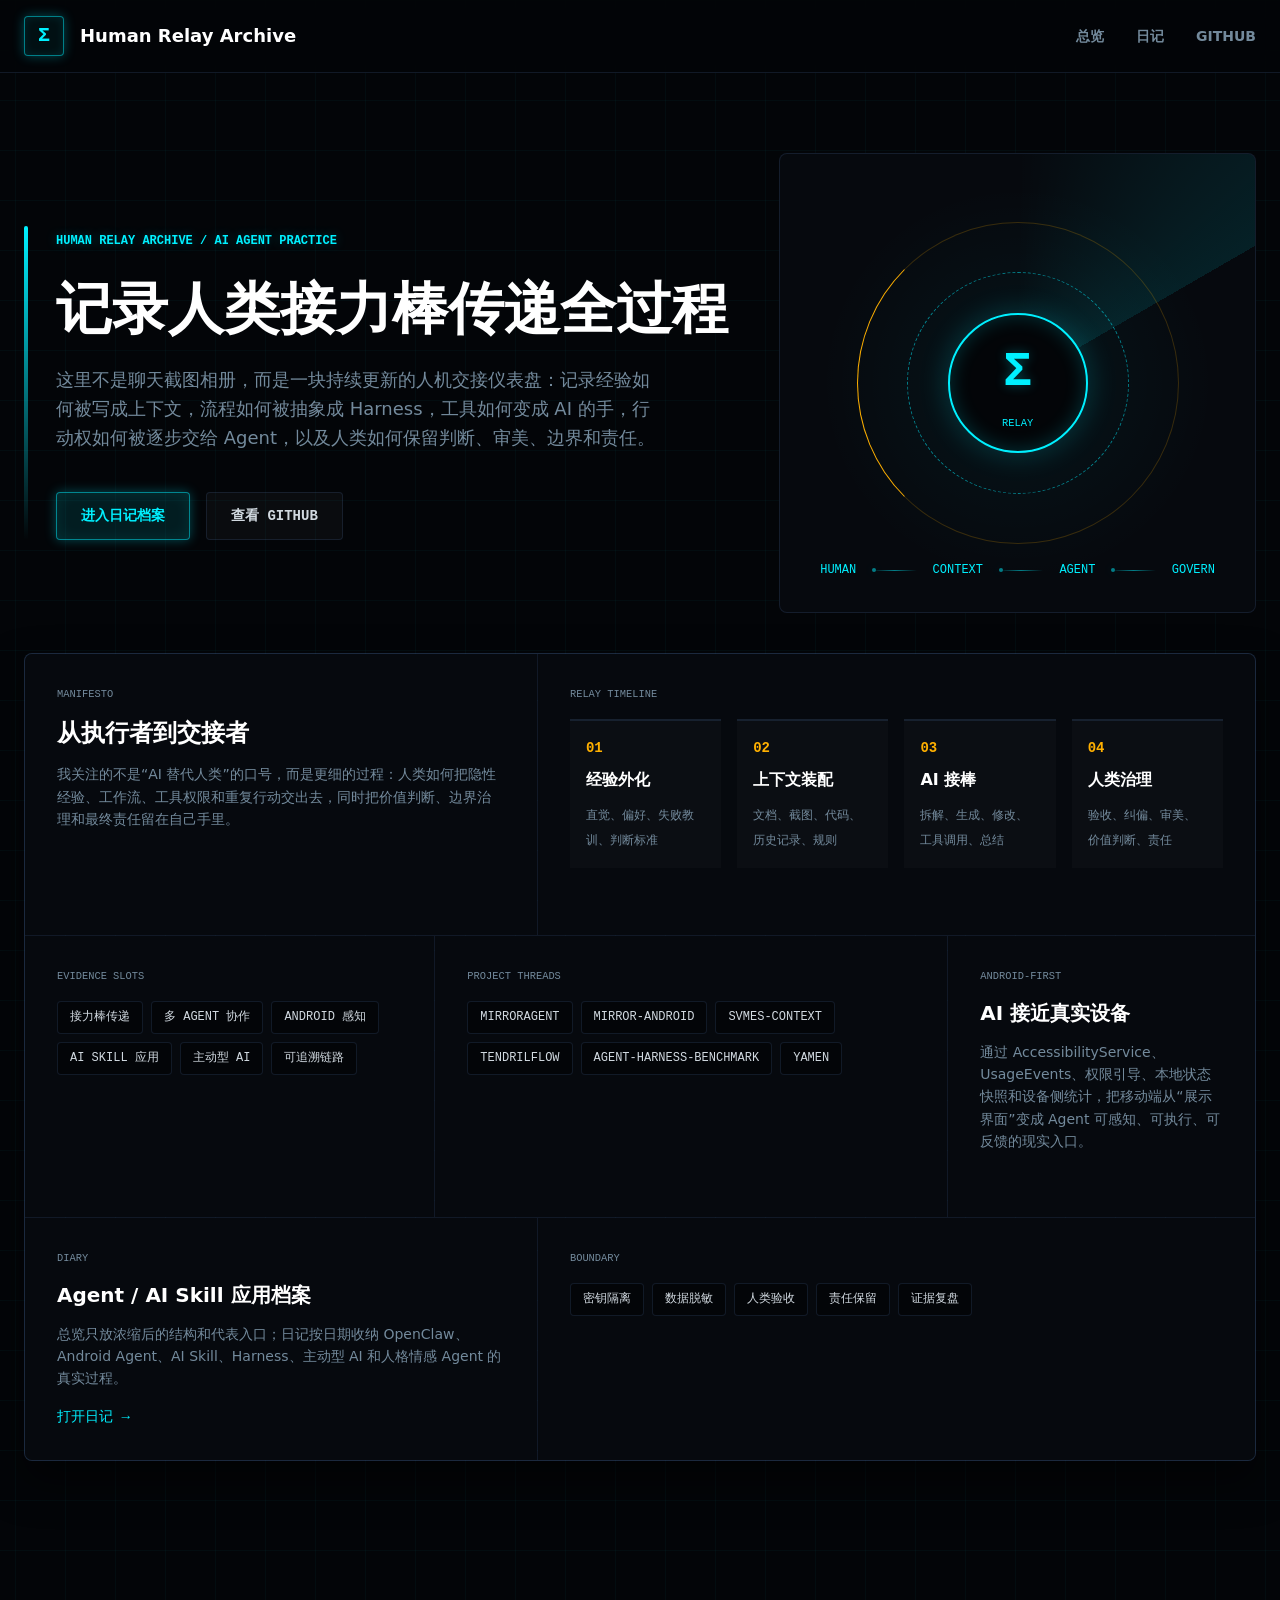
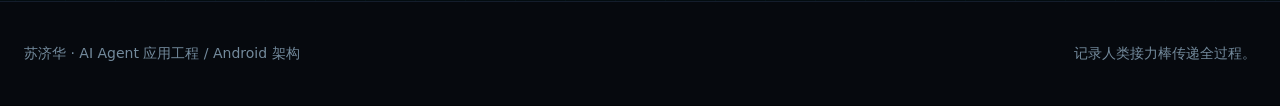
==== commit af36e907: "Add agent skill application archive" ====
--- a/index.html
+++ b/index.html
@@ -95,9 +95,9 @@
             <a href="./diary.html#human-relay">接力棒传递</a>
             <a href="./diary.html#multi-agent">多 Agent 协作</a>
             <a href="./diary.html#android-agent">Android 感知</a>
+            <a href="./diary.html#resource-finder-skill">AI Skill 应用</a>
             <a href="./diary.html#proactive-ai">主动型 AI</a>
             <a href="./diary.html#agent-trace">可追溯链路</a>
-            <a href="./diary.html">更多截图日记</a>
           </div>
         </div>
 
@@ -123,9 +123,9 @@
 
         <div class="dashboard-panel diary-panel">
           <span class="panel-kicker">Diary</span>
-          <h3>几十张截图放在日记里</h3>
+          <h3>Agent / AI Skill 应用档案</h3>
           <p>
-            总览只放浓缩后的结构和代表入口；日记按日期收纳脱敏截图、过程记录、失败边界和复盘结论。
+            总览只放浓缩后的结构和代表入口；日记按日期收纳 OpenClaw、Android Agent、AI Skill、Harness、主动型 AI 和人格情感 Agent 的真实过程。
           </p>
           <a href="./diary.html" class="text-link">打开日记 →</a>
         </div>
--- a/styles.css
+++ b/styles.css
@@ -1,775 +1,529 @@
 :root {
-  --bg: #f6f7f4;
-  --ink: #15191d;
-  --muted: #667078;
-  --panel: #ffffff;
-  --line: #d7ddd9;
-  --console: #101417;
-  --console-2: #171d21;
-  --console-line: #2b3439;
-  --console-text: #e7ece9;
-  --console-muted: #9ba7a2;
-  --teal: #0f9f8f;
-  --blue: #2f6eea;
-  --gold: #bc7a12;
-  --red: #d14c36;
-  --soft-teal: #e3f6f1;
-  --soft-blue: #e8efff;
-  --soft-gold: #f5ead0;
-  --shadow: 0 18px 44px rgba(17, 24, 28, 0.12);
-  --mono: "JetBrains Mono", "SFMono-Regular", Consolas, "Liberation Mono", Menlo, monospace;
-  --sans: Inter, -apple-system, BlinkMacSystemFont, "Segoe UI", "Microsoft YaHei", sans-serif;
-  --site-width: 1180px;
-}
-
-* {
-  box-sizing: border-box;
-}
-
-html {
-  scroll-behavior: smooth;
-}
+  --bg-deep: #030508;
+  --bg-cockpit: #06090e;
+  --bg-panel: rgba(12, 18, 28, 0.65);
+  --bg-panel-hover: rgba(18, 26, 40, 0.85);
+  --border-dim: rgba(60, 90, 130, 0.25);
+  --border-bright: rgba(0, 240, 255, 0.5);
+  --border-amber: rgba(255, 170, 0, 0.5);
+  --text-main: #d1d9e0;
+  --text-muted: #738a9c;
+  --text-bright: #ffffff;
+  --cyan: #00f0ff;
+  --amber: #ffb000;
+  --blue: #3b82f6;
+  --magenta: #d946ef;
+
+  --glow-cyan: 0 0 12px rgba(0, 240, 255, 0.3);
+  --glow-amber: 0 0 12px rgba(255, 176, 0, 0.3);
+
+  --font-sans: 'Inter', system-ui, -apple-system, BlinkMacSystemFont, 'Segoe UI', Roboto, sans-serif;
+  --font-mono: 'JetBrains Mono', 'Fira Code', 'SF Mono', Consolas, monospace;
+  --site-width: 1280px;
+}
+
+* { box-sizing: border-box; }
+html { scroll-behavior: smooth; overflow-x: hidden; }
 
 body {
   margin: 0;
-  background: var(--bg);
-  color: var(--ink);
-  font-family: var(--sans);
+  background-color: var(--bg-deep);
+  color: var(--text-main);
+  font-family: var(--font-sans);
   line-height: 1.6;
   -webkit-font-smoothing: antialiased;
-}
-
-a {
-  color: inherit;
-}
-
-h1,
-h2,
-h3,
-h4,
-p {
-  margin: 0;
-}
-
-h1,
-h2,
-h3,
-h4 {
-  line-height: 1.12;
+  background-image:
+    linear-gradient(rgba(0, 240, 255, 0.03) 1px, transparent 1px),
+    linear-gradient(90deg, rgba(0, 240, 255, 0.03) 1px, transparent 1px);
+  background-size: 50px 50px;
+  background-position: center top;
+  overflow-x: hidden;
+}
+
+a { color: inherit; text-decoration: none; }
+h1, h2, h3, h4, p { margin: 0; }
+h1, h2, h3, h4 { line-height: 1.2; font-weight: 600; color: var(--text-bright); }
+h1 { font-size: 3.5rem; letter-spacing: 0; overflow-wrap: anywhere; word-break: break-word; }
+h2 { font-size: 2rem; }
+h3 { font-size: 1.25rem; }
+
+.container {
+  width: min(var(--site-width), calc(100% - 48px));
+  margin: 0 auto;
+}
+
+.mono, .eyebrow, .panel-kicker, .tag, .entry-date, .entry-type, .archive-counter, .project-id {
+  font-family: var(--font-mono);
+}
+
+.eyebrow {
+  display: inline-block;
+  color: var(--cyan);
+  font-size: 0.75rem;
+  font-weight: 700;
   letter-spacing: 0;
-}
-
-h1 {
-  max-width: 880px;
-  font-size: 76px;
-  font-weight: 900;
-}
-
-h2 {
-  font-size: 36px;
-  font-weight: 850;
-}
-
-h3 {
-  font-size: 20px;
-  font-weight: 820;
-}
-
-.container {
-  width: min(var(--site-width), calc(100% - 40px));
-  margin: 0 auto;
-}
-
-.mono,
-.eyebrow,
-.panel-kicker,
-.tag,
-.project-id,
-.entry-date,
-.entry-type,
-.entry-shots-count,
-.archive-counter {
-  font-family: var(--mono);
-}
-
-.eyebrow {
-  display: inline-flex;
-  margin-bottom: 18px;
-  color: var(--teal);
-  font-size: 12px;
-  font-weight: 800;
-  letter-spacing: 0.08em;
   text-transform: uppercase;
-}
-
+  margin-bottom: 1.5rem;
+  text-shadow: var(--glow-cyan);
+}
+
+/* ---------- Header ---------- */
 .site-header {
   position: sticky;
   top: 0;
-  z-index: 20;
-  border-bottom: 1px solid rgba(215, 221, 217, 0.85);
-  background: rgba(246, 247, 244, 0.9);
-  backdrop-filter: blur(16px);
-}
-
+  z-index: 50;
+  background: rgba(3, 5, 8, 0.85);
+  backdrop-filter: blur(12px);
+  border-bottom: 1px solid var(--border-dim);
+}
 .nav {
-  min-height: 70px;
   display: flex;
   align-items: center;
   justify-content: space-between;
-  gap: 24px;
-}
-
+  min-height: 72px;
+}
 .brand {
-  display: inline-flex;
+  display: flex;
   align-items: center;
-  gap: 12px;
-  color: var(--ink);
-  text-decoration: none;
-  font-weight: 850;
-}
-
+  gap: 16px;
+  font-weight: 700;
+  font-size: 1.125rem;
+  color: var(--text-bright);
+}
 .brand-mark {
-  width: 34px;
-  height: 34px;
   display: grid;
   place-items: center;
-  border-radius: 8px;
-  background: var(--ink);
-  color: #ffffff;
-  font-family: var(--mono);
-  font-weight: 900;
-}
-
-.nav-links {
-  display: flex;
-  align-items: center;
-  gap: 22px;
-  flex-wrap: wrap;
-}
-
+  width: 40px; height: 40px;
+  background: rgba(0, 240, 255, 0.05);
+  border: 1px solid var(--border-bright);
+  border-radius: 4px;
+  color: var(--cyan);
+  font-family: var(--font-mono);
+  font-size: 1.25rem;
+  box-shadow: inset 0 0 10px rgba(0, 240, 255, 0.1), var(--glow-cyan);
+}
+.nav-links { display: flex; gap: 32px; }
 .nav-links a {
-  color: var(--muted);
-  font-size: 14px;
-  font-weight: 750;
-  text-decoration: none;
-}
-
-.nav-links a:hover {
-  color: var(--ink);
-}
-
-.overview-shell {
-  padding: 72px 0 86px;
-}
-
-.handoff-console {
-  display: grid;
-  gap: 26px;
-}
-
+  color: var(--text-muted);
+  font-size: 0.875rem;
+  font-weight: 600;
+  letter-spacing: 0;
+  text-transform: uppercase;
+  transition: all 0.2s ease;
+}
+.nav-links a:hover { color: var(--cyan); text-shadow: var(--glow-cyan); }
+
+/* ---------- Overview Shell ---------- */
+.overview-shell { padding: 80px 0; }
+.handoff-console { display: grid; gap: 40px; }
+
+/* ---------- Hero ---------- */
 .console-hero {
   display: grid;
-  grid-template-columns: minmax(0, 1.08fr) minmax(320px, 0.92fr);
-  gap: 34px;
-  align-items: stretch;
-}
-
+  grid-template-columns: 1.2fr 0.8fr;
+  gap: 40px;
+  align-items: center;
+}
 .hero-copy {
-  min-height: 520px;
-  display: flex;
-  flex-direction: column;
-  justify-content: center;
-}
-
+  position: relative;
+  padding-left: 32px;
+}
+.hero-copy::before {
+  content: '';
+  position: absolute;
+  left: 0; top: 0; bottom: 0;
+  width: 4px;
+  background: linear-gradient(to bottom, var(--cyan), transparent);
+  border-radius: 2px;
+}
 .lead {
-  max-width: 820px;
-  margin-top: 26px;
-  color: var(--muted);
-  font-size: 19px;
-}
-
-.diary-header .lead {
-  max-width: 800px;
-  margin-top: 20px;
-}
-
+  font-size: 1.125rem;
+  color: var(--text-muted);
+  margin-top: 1.5rem;
+  max-width: 600px;
+}
 .hero-actions {
-  margin-top: 34px;
-  display: flex;
-  gap: 12px;
-  flex-wrap: wrap;
-}
-
+  display: flex; gap: 16px; margin-top: 2.5rem;
+}
 .button {
-  min-height: 46px;
   display: inline-flex;
-  align-items: center;
-  justify-content: center;
-  padding: 0 18px;
-  border: 1px solid var(--ink);
+  align-items: center; justify-content: center;
+  height: 48px; padding: 0 24px;
+  font-size: 0.875rem; font-weight: 600; font-family: var(--font-mono);
+  text-transform: uppercase; letter-spacing: 0;
+  border-radius: 4px; cursor: pointer; transition: all 0.2s;
+  position: relative; overflow: hidden;
+}
+.button-primary {
+  background: rgba(0, 240, 255, 0.1);
+  color: var(--cyan);
+  border: 1px solid var(--border-bright);
+  box-shadow: inset 0 0 15px rgba(0, 240, 255, 0.1), var(--glow-cyan);
+}
+.button-primary:hover {
+  background: rgba(0, 240, 255, 0.2);
+  box-shadow: inset 0 0 20px rgba(0, 240, 255, 0.2), 0 0 20px rgba(0, 240, 255, 0.4);
+}
+.button-secondary {
+  background: rgba(255, 255, 255, 0.03);
+  color: var(--text-main);
+  border: 1px solid var(--border-dim);
+}
+.button-secondary:hover {
+  background: rgba(255, 255, 255, 0.08);
+  border-color: var(--text-muted);
+}
+
+/* ---------- Relay Core (Precision Light Track) ---------- */
+.relay-core {
+  position: relative;
+  height: 460px;
+  background: radial-gradient(circle at center, rgba(0, 240, 255, 0.05) 0%, transparent 60%), var(--bg-cockpit);
+  border: 1px solid var(--border-dim);
   border-radius: 8px;
-  font-weight: 850;
-  text-decoration: none;
-}
-
-.button-primary {
-  background: var(--ink);
-  color: #ffffff;
-}
-
-.button-secondary {
-  background: transparent;
-  color: var(--ink);
-}
-
-.relay-core {
-  min-height: 520px;
-  display: grid;
-  place-items: center;
+  display: grid; place-items: center;
+  overflow: hidden;
+}
+/* Scanning Line */
+.relay-core::after {
+  content: ''; position: absolute;
+  top: -50%; left: -50%; right: -50%; bottom: -50%;
+  background: conic-gradient(from 0deg at 50% 50%, transparent 0deg, rgba(0, 240, 255, 0.1) 60deg, transparent 60deg);
+  animation: radar-spin 8s linear infinite;
+  pointer-events: none;
+}
+@keyframes radar-spin { 100% { transform: rotate(360deg); } }
+
+.core-ring {
+  position: relative; z-index: 2;
+  width: 140px; height: 140px;
+  border-radius: 50%;
+  background: var(--bg-deep);
+  border: 2px solid var(--cyan);
+  display: flex; flex-direction: column; align-items: center; justify-content: center;
+  box-shadow: 0 0 30px rgba(0, 240, 255, 0.2), inset 0 0 20px rgba(0, 240, 255, 0.2);
+}
+.core-ring::before {
+  content: ''; position: absolute;
+  width: 220px; height: 220px; border-radius: 50%;
+  border: 1px dashed var(--border-bright);
+  animation: spin-slow 20s linear infinite;
+}
+.core-ring::after {
+  content: ''; position: absolute;
+  width: 320px; height: 320px; border-radius: 50%;
+  border: 1px solid rgba(255, 176, 0, 0.2);
+  border-left-color: var(--amber);
+  animation: spin-slow-reverse 15s linear infinite;
+}
+@keyframes spin-slow { 100% { transform: rotate(360deg); } }
+@keyframes spin-slow-reverse { 100% { transform: rotate(-360deg); } }
+
+.core-symbol { font-size: 3rem; color: var(--cyan); font-family: var(--font-mono); font-weight: 700; text-shadow: var(--glow-cyan); }
+.core-label { font-size: 0.65rem; color: var(--cyan); font-family: var(--font-mono); letter-spacing: 0; margin-top: 4px; text-transform: uppercase; }
+
+.core-path {
+  position: absolute; bottom: 32px; left: 40px; right: 40px; z-index: 2;
+  display: flex; align-items: center; justify-content: space-between;
+  font-family: var(--font-mono); font-size: 0.75rem; color: var(--cyan);
+  text-transform: uppercase; letter-spacing: 0;
+}
+.core-path i {
+  flex: 1; height: 1px; margin: 0 16px;
+  background: linear-gradient(90deg, transparent, var(--cyan), transparent);
   position: relative;
-  overflow: hidden;
-  border: 1px solid var(--console-line);
-  border-radius: 8px;
-  background:
-    repeating-linear-gradient(90deg, rgba(255, 255, 255, 0.035) 0 1px, transparent 1px 42px),
-    repeating-linear-gradient(180deg, rgba(255, 255, 255, 0.035) 0 1px, transparent 1px 42px),
-    var(--console);
-  box-shadow: var(--shadow);
-}
-
-.relay-core::before,
-.relay-core::after {
-  content: "";
-  position: absolute;
-  border: 1px solid rgba(15, 159, 143, 0.26);
-  border-radius: 999px;
-}
-
-.relay-core::before {
-  width: 360px;
-  height: 360px;
-}
-
-.relay-core::after {
-  width: 230px;
-  height: 230px;
-}
-
-.core-ring {
-  z-index: 1;
-  width: 154px;
-  height: 154px;
-  display: grid;
-  place-items: center;
-  border: 1px solid rgba(231, 236, 233, 0.32);
-  border-radius: 999px;
-  background: var(--console-2);
-  color: var(--console-text);
-}
-
-.core-symbol {
-  font-family: var(--mono);
-  font-size: 54px;
-  font-weight: 900;
-}
-
-.core-label {
-  margin-top: -44px;
-  color: var(--console-muted);
-  font-size: 12px;
-  font-family: var(--mono);
-  text-transform: uppercase;
-}
-
-.core-path {
-  position: absolute;
-  left: 28px;
-  right: 28px;
-  bottom: 28px;
-  display: grid;
-  grid-template-columns: auto 1fr auto 1fr auto 1fr auto;
-  align-items: center;
-  gap: 10px;
-  color: var(--console-muted);
-  font-family: var(--mono);
-  font-size: 12px;
-  font-weight: 850;
-}
-
-.core-path i {
-  height: 1px;
-  background: var(--console-line);
-}
-
+  opacity: 0.5;
+}
+.core-path i::after {
+  content: ''; position: absolute; top: -2px; left: 0;
+  width: 4px; height: 4px; background: var(--cyan);
+  border-radius: 50%; box-shadow: var(--glow-cyan);
+  animation: data-flow 2s linear infinite;
+}
+@keyframes data-flow { 100% { left: 100%; } }
+
+/* ---------- Dashboard Grid (Cockpit) ---------- */
 .overview-dashboard {
   display: grid;
-  grid-template-columns: repeat(12, minmax(0, 1fr));
-  grid-auto-rows: minmax(118px, auto);
-  gap: 14px;
-  padding: 18px;
-  border: 1px solid var(--console-line);
+  grid-template-columns: repeat(12, 1fr);
+  grid-auto-rows: minmax(140px, auto);
+  gap: 1px; /* Creates hairline borders between panels */
+  background: var(--border-dim); /* Hairline color */
+  border: 1px solid var(--border-dim);
   border-radius: 8px;
-  background: var(--console);
-  box-shadow: var(--shadow);
+  overflow: hidden;
+  box-shadow: 0 20px 40px rgba(0,0,0,0.5);
 }
 
 .dashboard-panel {
-  min-width: 0;
-  padding: 20px;
-  border: 1px solid var(--console-line);
-  border-radius: 8px;
-  background: var(--console-2);
-  color: var(--console-text);
-}
-
-.dashboard-panel p {
-  margin-top: 12px;
-  color: var(--console-muted);
-  font-size: 15px;
-}
+  background: var(--bg-cockpit);
+  padding: 32px;
+  position: relative;
+  transition: background 0.3s;
+}
+.dashboard-panel:hover {
+  background: var(--bg-panel-hover);
+}
+
+/* Decorative corner markers for panels */
+.dashboard-panel::after {
+  content: ''; position: absolute;
+  top: 0; left: 0; width: 8px; height: 8px;
+  border-top: 2px solid transparent; border-left: 2px solid transparent;
+  transition: border-color 0.3s;
+}
+.dashboard-panel:hover::after { border-color: var(--cyan); }
 
 .panel-kicker {
-  display: inline-flex;
-  margin-bottom: 12px;
-  color: var(--teal);
-  font-size: 11px;
-  font-weight: 900;
-  letter-spacing: 0.08em;
-  text-transform: uppercase;
-}
-
-.manifesto-panel {
-  grid-column: span 5;
-  grid-row: span 2;
-}
-
-.transfer-panel {
-  grid-column: span 7;
-  grid-row: span 2;
-}
-
-.evidence-panel {
-  grid-column: span 4;
-  grid-row: span 2;
-}
-
-.projects-panel {
-  grid-column: span 5;
-  grid-row: span 2;
-}
-
-.android-panel {
-  grid-column: span 3;
-  grid-row: span 2;
-}
-
-.diary-panel {
-  grid-column: span 5;
-}
-
-.governance-panel {
-  grid-column: span 7;
-}
-
+  display: block; font-size: 0.65rem; color: var(--text-muted);
+  letter-spacing: 0; text-transform: uppercase; margin-bottom: 16px;
+}
+.dashboard-panel h2 { font-size: 1.5rem; margin-bottom: 16px; }
+.dashboard-panel h3 { font-size: 1.25rem; margin-bottom: 16px; }
+.dashboard-panel p { color: var(--text-muted); font-size: 0.875rem; line-height: 1.6; }
+
+/* Panel Sizes */
+.manifesto-panel { grid-column: span 5; grid-row: span 2; }
+.transfer-panel { grid-column: span 7; grid-row: span 2; }
+.evidence-panel { grid-column: span 4; grid-row: span 2; }
+.projects-panel { grid-column: span 5; grid-row: span 2; }
+.android-panel { grid-column: span 3; grid-row: span 2; }
+.diary-panel { grid-column: span 5; }
+.governance-panel { grid-column: span 7; }
+
+/* Transfer Lanes (Timeline) */
 .transfer-lanes {
-  display: grid;
-  grid-template-columns: repeat(4, minmax(0, 1fr));
-  gap: 10px;
-}
-
+  display: grid; grid-template-columns: repeat(4, 1fr); gap: 16px; margin-top: 16px;
+}
 .transfer-lanes div {
-  min-height: 180px;
-  display: flex;
-  flex-direction: column;
-  justify-content: space-between;
-  padding: 14px;
-  border: 1px solid var(--console-line);
-  border-radius: 8px;
-  background: #12181c;
-}
-
-.transfer-lanes b {
-  color: var(--gold);
-  font-family: var(--mono);
-  font-size: 12px;
-}
-
-.transfer-lanes strong {
-  display: block;
-  color: var(--console-text);
-  font-size: 17px;
-}
-
-.transfer-lanes span {
-  color: var(--console-muted);
-  font-size: 13px;
-}
-
-.evidence-wall,
-.project-matrix,
-.governance-strip {
-  display: flex;
-  flex-wrap: wrap;
-  gap: 9px;
-}
-
-.evidence-wall a,
-.project-matrix a,
-.project-matrix span,
-.governance-strip span {
-  min-height: 34px;
-  display: inline-flex;
-  align-items: center;
-  padding: 0 11px;
-  border: 1px solid var(--console-line);
-  border-radius: 8px;
-  background: #10161a;
-  color: var(--console-text);
-  font-size: 13px;
-  font-weight: 800;
-  text-decoration: none;
-}
-
-.evidence-wall a:hover,
-.project-matrix a:hover {
-  border-color: var(--teal);
+  padding: 16px;
+  background: rgba(255, 255, 255, 0.02);
+  border-top: 2px solid var(--border-dim);
+  transition: all 0.3s;
+}
+.transfer-lanes div:hover {
+  background: rgba(255, 176, 0, 0.05);
+  border-top-color: var(--amber);
+}
+.transfer-lanes b { display: block; font-family: var(--font-mono); color: var(--amber); font-size: 0.875rem; margin-bottom: 8px; }
+.transfer-lanes strong { display: block; font-size: 1rem; color: var(--text-bright); margin-bottom: 8px; }
+.transfer-lanes span { font-size: 0.75rem; color: var(--text-muted); line-height: 1.5; }
+
+/* Evidence & Project Chips */
+.evidence-wall, .project-matrix, .governance-strip {
+  display: flex; flex-wrap: wrap; gap: 8px; margin-top: 16px;
+}
+.evidence-wall a, .project-matrix a, .project-matrix span, .governance-strip span {
+  padding: 6px 12px; font-size: 0.75rem; font-family: var(--font-mono);
+  background: rgba(0, 0, 0, 0.4); border: 1px solid var(--border-dim); border-radius: 4px;
+  color: var(--text-main); transition: all 0.2s; text-transform: uppercase;
+}
+.evidence-wall a:hover, .project-matrix a:hover {
+  border-color: var(--cyan); color: var(--cyan); background: rgba(0, 240, 255, 0.05); box-shadow: var(--glow-cyan);
+}
+.governance-strip span:hover {
+  border-color: var(--amber); color: var(--amber); background: rgba(255, 176, 0, 0.05);
 }
 
 .text-link {
-  display: inline-flex;
-  margin-top: 16px;
-  color: var(--teal);
-  font-weight: 900;
-  text-decoration: none;
-}
-
-.section {
-  padding: 72px 0;
-  border-bottom: 1px solid var(--line);
-}
-
-.diary-header {
-  padding: 78px 0 42px;
-  border-bottom: 1px solid var(--line);
-}
+  display: inline-block; margin-top: 16px; font-size: 0.875rem; color: var(--cyan); font-family: var(--font-mono);
+  text-transform: uppercase; letter-spacing: 0; transition: all 0.2s;
+}
+.text-link:hover { text-shadow: var(--glow-cyan); }
+
+/* ---------- Diary Section ---------- */
+.diary-header { padding: 80px 0 40px; border-bottom: 1px solid var(--border-dim); }
+.section { padding: 60px 0; border-bottom: none; }
 
 .diary-controls {
-  display: flex;
-  justify-content: space-between;
-  align-items: flex-end;
-  gap: 18px;
-  margin-bottom: 34px;
-}
-
-.filter-group {
-  display: grid;
-  gap: 8px;
-}
-
-.filter-label {
-  color: var(--muted);
-  font-family: var(--mono);
-  font-size: 12px;
-  font-weight: 850;
-}
-
+  display: flex; justify-content: space-between; align-items: flex-end;
+  padding: 24px; background: var(--bg-cockpit);
+  border: 1px solid var(--border-dim); border-left: 4px solid var(--cyan);
+  border-radius: 4px; margin-bottom: 40px;
+}
+.filter-group { display: flex; flex-direction: column; gap: 8px; }
+.filter-label { font-size: 0.75rem; color: var(--cyan); text-transform: uppercase; letter-spacing: 0; }
 select {
-  min-height: 42px;
-  padding: 0 12px;
-  border: 1px solid var(--line);
-  border-radius: 8px;
-  background: var(--panel);
-  color: var(--ink);
-  font: inherit;
-  font-weight: 760;
-}
-
-.archive-counter {
-  color: var(--muted);
-  font-size: 13px;
-  font-weight: 850;
-}
-
-.entry-list {
-  display: grid;
-  grid-template-columns: repeat(auto-fill, minmax(330px, 1fr));
-  gap: 20px;
-}
-
-.archive-loading {
-  grid-column: 1 / -1;
-  padding: 54px;
-  text-align: center;
-}
-
-.card,
-.entry-card {
-  border: 1px solid var(--line);
-  border-radius: 8px;
-  background: var(--panel);
-}
-
-.card {
-  padding: 24px;
-}
-
-.entry-card {
-  display: flex;
-  flex-direction: column;
+  height: 40px; padding: 0 16px; font-family: var(--font-mono); font-size: 0.875rem;
+  background: var(--bg-deep); color: var(--text-main);
+  border: 1px solid var(--border-dim); border-radius: 4px; cursor: pointer; outline: none;
+}
+select:focus { border-color: var(--cyan); box-shadow: var(--glow-cyan); }
+.archive-counter { font-size: 0.875rem; color: var(--amber); letter-spacing: 0; }
+
+/* Entry List */
+.entry-list { display: grid; grid-template-columns: repeat(auto-fill, minmax(360px, 1fr)); gap: 24px; }
+
+.card, .entry-card {
+  background: var(--bg-cockpit);
+  border: 1px solid var(--border-dim);
+  border-radius: 6px;
   overflow: hidden;
+  transition: all 0.3s;
+}
+.archive-loading { padding: 40px; text-align: center; color: var(--cyan); grid-column: 1 / -1; }
+
+.entry-card:hover {
+  border-color: rgba(0, 240, 255, 0.3);
+  box-shadow: 0 10px 30px rgba(0,0,0,0.5), var(--glow-cyan);
+  transform: translateY(-2px);
 }
 
 .entry-top {
-  padding: 16px 18px;
-  border-bottom: 1px solid var(--line);
-  background: #eef2ef;
-}
-
-.entry-date {
-  color: var(--teal);
-  font-size: 13px;
-  font-weight: 850;
-}
-
+  display: flex; justify-content: space-between; align-items: center;
+  padding: 12px 20px; background: rgba(0, 240, 255, 0.03);
+  border-bottom: 1px solid var(--border-dim);
+}
+.entry-date { font-size: 0.75rem; color: var(--cyan); letter-spacing: 0; font-family: var(--font-mono); }
 .entry-type {
-  float: right;
-  padding: 2px 8px;
-  border-radius: 8px;
-  background: var(--soft-blue);
-  color: var(--blue);
-  font-size: 11px;
-  font-weight: 850;
-  text-transform: uppercase;
-}
-
-.entry-main {
-  flex: 1;
-  padding: 20px;
-}
-
-.entry-main p {
-  margin-top: 10px;
-  color: var(--muted);
-  font-size: 14px;
-}
-
-.entry-notes {
-  display: grid;
-  gap: 7px;
-  margin: 16px 0 0;
-  padding: 0;
-  list-style: none;
-}
-
+  font-size: 0.65rem; color: var(--text-bright); padding: 4px 8px;
+  background: rgba(255, 255, 255, 0.1); border-radius: 2px; letter-spacing: 0;
+}
+
+.entry-main { padding: 24px 20px; flex: 1; }
+.entry-main h3 { font-size: 1.125rem; margin-bottom: 12px; }
+.entry-main p { font-size: 0.875rem; color: var(--text-muted); line-height: 1.6; }
+
+.entry-notes { margin: 16px 0 0; padding: 0; list-style: none; display: flex; flex-direction: column; gap: 8px; }
 .entry-notes li {
-  position: relative;
-  padding-left: 18px;
-  color: var(--ink);
-  font-size: 13px;
-}
-
+  font-size: 0.875rem; color: var(--text-main); padding-left: 20px; position: relative; line-height: 1.5;
+}
 .entry-notes li::before {
-  content: ">";
-  position: absolute;
-  left: 0;
-  color: var(--teal);
-  font-weight: 900;
-}
-
-.entry-more-note {
-  color: var(--muted);
-}
-
-.tag-row {
-  display: flex;
-  flex-wrap: wrap;
-  gap: 7px;
-  margin-top: 16px;
-}
-
-.tag {
-  padding: 3px 9px;
-  border: 1px solid var(--line);
-  border-radius: 8px;
-  background: #eef2ef;
-  color: var(--muted);
-  font-size: 11px;
-  font-weight: 820;
-}
+  content: '>'; position: absolute; left: 0; color: var(--cyan); font-family: var(--font-mono); font-weight: bold;
+}
+.entry-more-note { color: var(--text-muted) !important; font-style: italic; }
+
+.tag-row { display: flex; flex-wrap: wrap; gap: 8px; margin-top: 20px; }
+.tag { font-size: 0.65rem; padding: 4px 8px; background: rgba(0,0,0,0.5); border: 1px solid var(--border-dim); border-radius: 2px; color: var(--text-muted); text-transform: uppercase; }
 
 .entry-evidence-grid {
-  margin-top: 16px;
-  display: grid;
-  grid-template-columns: repeat(3, minmax(0, 1fr));
-  gap: 8px;
-}
-
-.entry-evidence-grid img,
-.evidence-placeholder,
-.evidence-more {
-  width: 100%;
-  aspect-ratio: 4 / 3;
-  border: 1px solid var(--line);
-  border-radius: 8px;
-  object-fit: cover;
-  background:
-    repeating-linear-gradient(90deg, rgba(15, 159, 143, 0.12) 0 1px, transparent 1px 18px),
-    repeating-linear-gradient(180deg, rgba(47, 110, 234, 0.10) 0 1px, transparent 1px 18px),
-    #f2f5f2;
-}
-
-.evidence-placeholder,
-.evidence-more {
-  display: grid;
-  place-items: center;
-  padding: 8px;
-  color: var(--muted);
-  font-size: 10px;
-  font-weight: 820;
-  text-align: center;
+  display: grid; grid-template-columns: repeat(3, 1fr); gap: 8px; margin-top: 20px;
+}
+.entry-evidence-grid img, .evidence-placeholder, .evidence-more {
+  width: 100%; aspect-ratio: 4/3; object-fit: cover;
+  border: 1px solid var(--border-dim); border-radius: 4px;
+  background: rgba(0,0,0,0.5);
+  transition: all 0.3s;
+}
+.entry-evidence-grid img:hover { border-color: var(--cyan); filter: brightness(1.2); }
+.evidence-placeholder, .evidence-more {
+  display: grid; place-items: center; font-size: 0.65rem; font-family: var(--font-mono);
+  color: var(--text-muted); text-align: center; padding: 8px; background: repeating-linear-gradient(45deg, rgba(0,0,0,0.2), rgba(0,0,0,0.2) 10px, rgba(0,240,255,0.02) 10px, rgba(0,240,255,0.02) 20px);
 }
 
 .entry-footer {
-  padding: 14px 18px;
-  border-top: 1px solid var(--line);
-  display: flex;
-  align-items: center;
-  justify-content: space-between;
-  gap: 10px;
-}
-
-.entry-shots-count,
-.entry-anchor {
-  color: var(--muted);
-  font-size: 11px;
-  font-weight: 850;
-}
-
-.entry-anchor {
-  color: var(--teal);
-  text-decoration: none;
-}
-
+  display: flex; justify-content: space-between; align-items: center;
+  padding: 12px 20px; background: rgba(0, 0, 0, 0.3); border-top: 1px solid var(--border-dim);
+}
+.entry-shots-count { font-size: 0.75rem; color: var(--text-muted); font-family: var(--font-mono); }
+.entry-anchor { font-size: 0.75rem; color: var(--cyan); font-family: var(--font-mono); text-transform: uppercase; letter-spacing: 0; transition: text-shadow 0.2s; }
+.entry-anchor:hover { text-shadow: var(--glow-cyan); }
+
+/* ---------- Footer ---------- */
 .site-footer {
-  padding: 34px 0;
-  border-top: 1px solid var(--line);
-  background: #11161a;
-  color: #ffffff;
-}
-
-.site-footer h3 {
-  margin-bottom: 8px;
-}
-
-.accent-red {
-  color: var(--red);
-}
-
+  padding: 40px 0; background: var(--bg-cockpit); border-top: 1px solid var(--border-dim); margin-top: 60px;
+}
 .footer-inner {
-  display: flex;
-  justify-content: space-between;
-  gap: 16px;
-  flex-wrap: wrap;
-}
-
-.footer-text {
-  color: #9aa4a0;
-  font-size: 14px;
-}
-
-@media (max-width: 980px) {
-  h1 {
-    font-size: 54px;
-  }
-
-  .console-hero {
-    grid-template-columns: 1fr;
-  }
-
+  display: flex; justify-content: space-between; align-items: flex-end; flex-wrap: wrap; gap: 24px;
+}
+.site-footer h3 { font-size: 1rem; color: var(--text-muted); margin-bottom: 8px; font-family: var(--font-mono); text-transform: uppercase; letter-spacing: 0; }
+.footer-text { font-size: 0.875rem; color: var(--text-muted); }
+
+/* ---------- Responsive ---------- */
+@media (max-width: 1024px) {
+  .console-hero { grid-template-columns: 1fr; }
+  .relay-core { height: 320px; margin-top: 32px; }
+  .manifesto-panel, .transfer-panel, .evidence-panel, .projects-panel, .android-panel, .diary-panel, .governance-panel {
+    grid-column: span 12;
+  }
+  .transfer-lanes { grid-template-columns: repeat(2, 1fr); }
+}
+
+@media (max-width: 640px) {
+  h1 { font-size: 2.12rem; line-height: 1.18; word-break: break-all; }
+  .container {
+    width: calc(100vw - 32px);
+    max-width: calc(100vw - 32px);
+  }
+  .nav { flex-direction: column; align-items: flex-start; padding: 16px 0; gap: 16px; }
+  .nav-links { width: 100%; justify-content: flex-start; flex-wrap: wrap; gap: 16px; }
+  .hero-actions { flex-direction: column; }
+  .overview-shell,
+  .diary-header,
+  .section,
+  .handoff-console,
+  .console-hero,
   .hero-copy,
-  .relay-core {
-    min-height: auto;
-  }
-
-  .relay-core {
-    min-height: 420px;
-  }
-
-  .manifesto-panel,
-  .transfer-panel,
-  .evidence-panel,
-  .projects-panel,
-  .android-panel,
-  .diary-panel,
-  .governance-panel {
-    grid-column: span 12;
-  }
-
-  .transfer-lanes {
-    grid-template-columns: repeat(2, minmax(0, 1fr));
-  }
-}
-
-@media (max-width: 640px) {
-  .container {
-    width: min(var(--site-width), calc(100% - 28px));
-  }
-
-  h1 {
-    font-size: 40px;
-  }
-
-  h2 {
-    font-size: 28px;
-  }
-
-  .overview-shell {
-    padding-top: 44px;
-  }
-
-  .nav {
-    min-height: auto;
-    padding: 14px 0;
+  .entry-list,
+  .entry-card,
+  .entry-main,
+  .entry-top {
+    min-width: 0;
+  }
+  .overview-shell,
+  .diary-header,
+  .section {
+    overflow: hidden;
+  }
+  .hero-copy {
+    padding-left: 16px;
+    max-width: 100%;
+  }
+  .hero-copy h1,
+  .diary-header h1 {
+    max-width: min(100%, 9em);
+  }
+  .hero-copy .lead,
+  .diary-header .lead,
+  .lead,
+  .entry-main p,
+  .entry-main h3 {
+    width: 100%;
+    max-width: 100%;
+    overflow-wrap: anywhere;
+    word-break: break-word;
+  }
+  .button,
+  .relay-core,
+  .overview-dashboard,
+  .diary-controls,
+  .entry-card {
+    max-width: 100%;
+  }
+  .button,
+  .relay-core,
+  .overview-dashboard,
+  .diary-controls,
+  .entry-card {
+    min-width: 0;
+  }
+  .relay-core { height: 280px; }
+  .core-ring { width: 100px; height: 100px; }
+  .core-ring::before { width: 160px; height: 160px; }
+  .core-ring::after { width: 220px; height: 220px; }
+  .core-path {
+    flex-direction: column; left: 16px; right: 16px; top: 16px; bottom: 16px;
+    align-items: center; justify-content: space-between;
+  }
+  .core-path i { width: 1px; height: 100%; margin: 8px 0; background: linear-gradient(180deg, transparent, var(--cyan), transparent); }
+  .core-path i::after { top: 0; left: -1.5px; animation: data-flow-v 2s linear infinite; }
+  @keyframes data-flow-v { 100% { top: 100%; } }
+  .overview-dashboard { gap: 16px; background: transparent; border: none; box-shadow: none; display: flex; flex-direction: column; }
+  .dashboard-panel { border: 1px solid var(--border-dim); border-radius: 8px; }
+  .transfer-lanes { grid-template-columns: 1fr; }
+  .diary-controls { flex-direction: column; align-items: stretch; gap: 16px; }
+  .entry-list { grid-template-columns: minmax(0, 1fr); }
+  .entry-evidence-grid { grid-template-columns: repeat(2, 1fr); }
+  .entry-top {
     align-items: flex-start;
     flex-direction: column;
-  }
-
-  .nav-links {
-    width: 100%;
-    justify-content: space-between;
-    gap: 12px;
-  }
-
-  .hero-actions,
-  .diary-controls {
-    flex-direction: column;
-    align-items: stretch;
-  }
-
-  .button {
-    width: 100%;
-  }
-
-  .relay-core {
-    min-height: 340px;
-  }
-
-  .core-path {
-    grid-template-columns: 1fr;
-    justify-items: center;
-  }
-
-  .core-path i {
-    width: 1px;
-    height: 18px;
-  }
-
-  .overview-dashboard {
-    padding: 12px;
-  }
-
-  .transfer-lanes,
-  .entry-list {
-    grid-template-columns: 1fr;
-  }
-}
+    gap: 8px;
+  }
+  .entry-type {
+    max-width: 100%;
+    overflow: visible;
+    overflow-wrap: anywhere;
+    text-overflow: clip;
+    white-space: normal;
+  }
+}
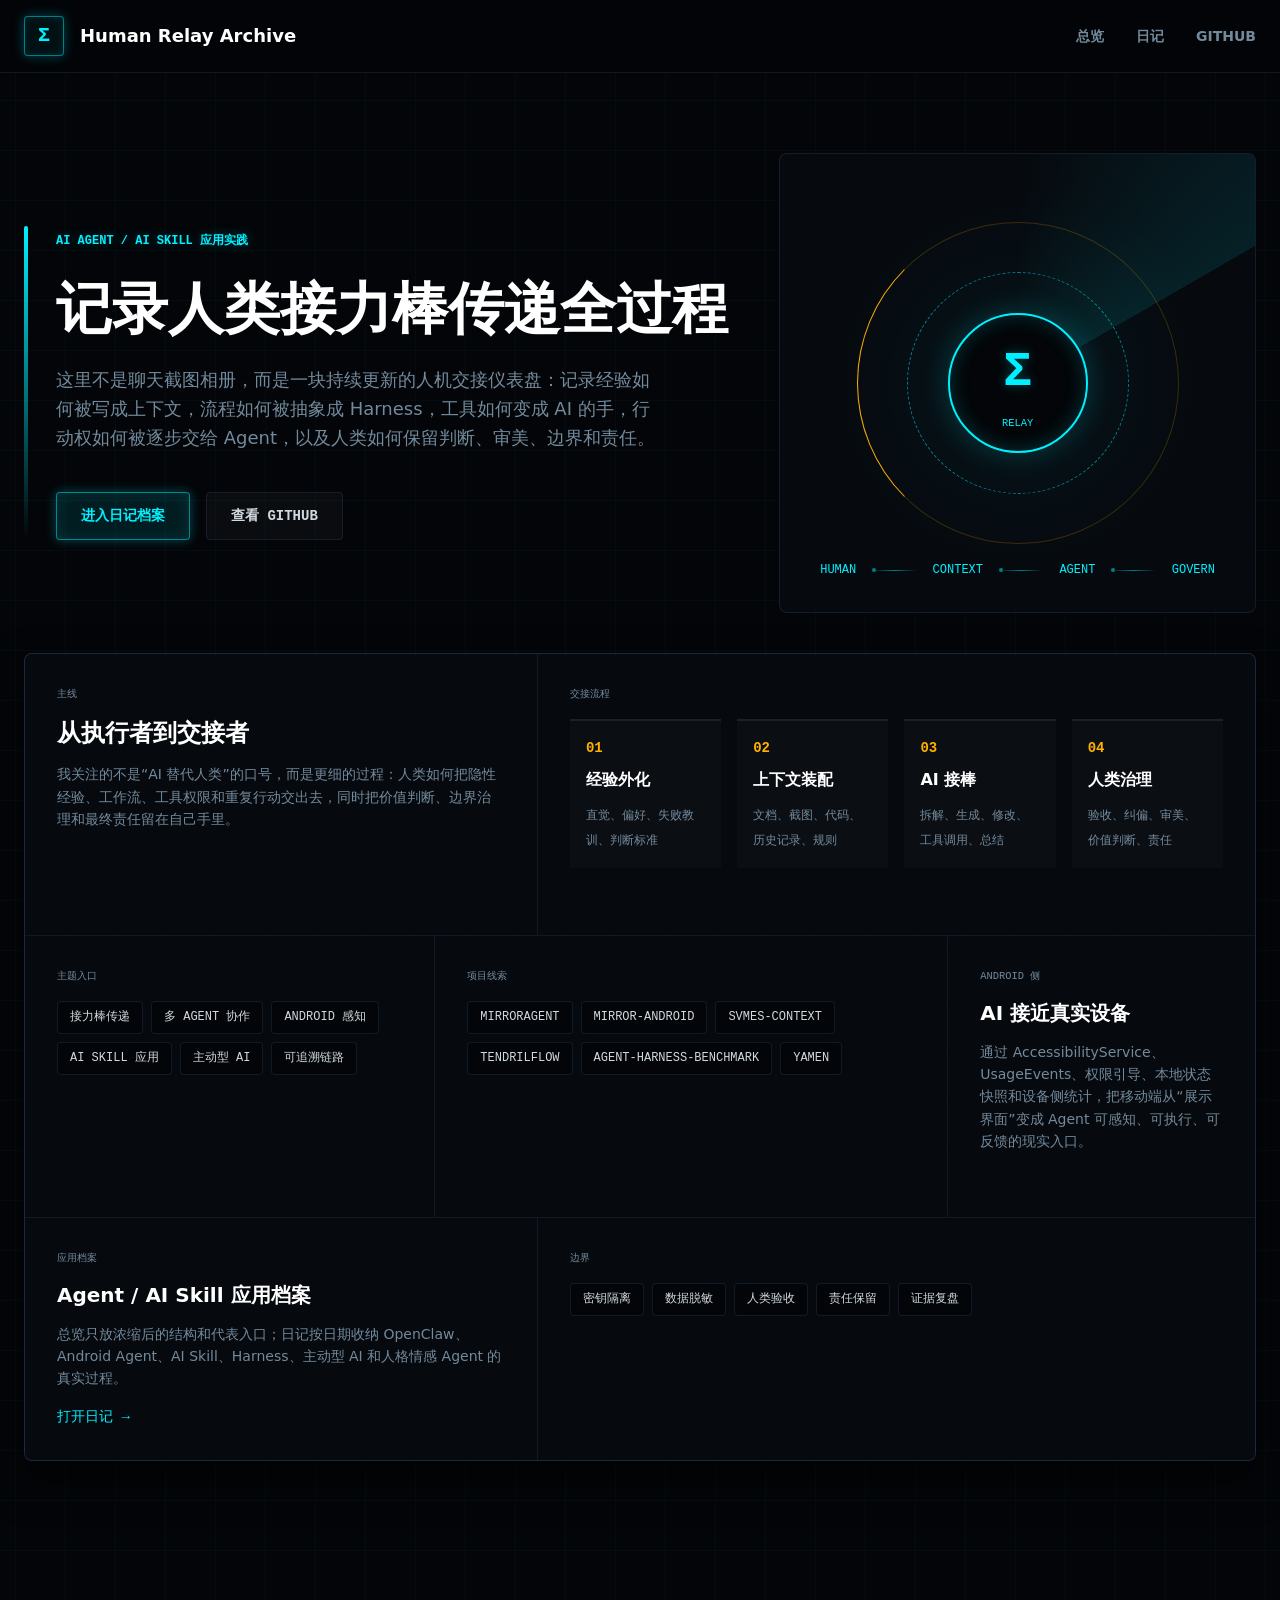
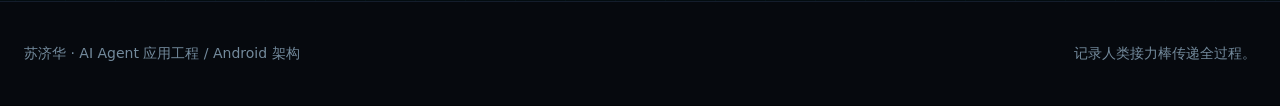
==== commit 6a81b263: "Clean up portfolio UI copy" ====
--- a/index.html
+++ b/index.html
@@ -26,7 +26,7 @@
     <section class="container handoff-console" aria-labelledby="hero-title">
       <div class="console-hero">
         <div class="hero-copy">
-          <span class="eyebrow">Human Relay Archive / AI Agent Practice</span>
+          <span class="eyebrow">AI Agent / AI Skill 应用实践</span>
           <h1 id="hero-title">记录人类接力棒传递全过程</h1>
           <p class="lead">
             这里不是聊天截图相册，而是一块持续更新的人机交接仪表盘：记录经验如何被写成上下文，流程如何被抽象成 Harness，工具如何变成 AI 的手，行动权如何被逐步交给 Agent，以及人类如何保留判断、审美、边界和责任。
@@ -56,7 +56,7 @@
 
       <div class="overview-dashboard" aria-label="总览控制台">
         <div class="dashboard-panel manifesto-panel">
-          <span class="panel-kicker">Manifesto</span>
+          <span class="panel-kicker">主线</span>
           <h2>从执行者到交接者</h2>
           <p>
             我关注的不是“AI 替代人类”的口号，而是更细的过程：人类如何把隐性经验、工作流、工具权限和重复行动交出去，同时把价值判断、边界治理和最终责任留在自己手里。
@@ -64,7 +64,7 @@
         </div>
 
         <div class="dashboard-panel transfer-panel">
-          <span class="panel-kicker">Relay Timeline</span>
+          <span class="panel-kicker">交接流程</span>
           <div class="transfer-lanes">
             <div>
               <b>01</b>
@@ -90,7 +90,7 @@
         </div>
 
         <div class="dashboard-panel evidence-panel">
-          <span class="panel-kicker">Evidence Slots</span>
+          <span class="panel-kicker">主题入口</span>
           <div class="evidence-wall">
             <a href="./diary.html#human-relay">接力棒传递</a>
             <a href="./diary.html#multi-agent">多 Agent 协作</a>
@@ -102,7 +102,7 @@
         </div>
 
         <div class="dashboard-panel projects-panel">
-          <span class="panel-kicker">Project Threads</span>
+          <span class="panel-kicker">项目线索</span>
           <div class="project-matrix">
             <span>MirrorAgent</span>
             <span>mirror-android</span>
@@ -114,7 +114,7 @@
         </div>
 
         <div class="dashboard-panel android-panel">
-          <span class="panel-kicker">Android-first</span>
+          <span class="panel-kicker">Android 侧</span>
           <h3>AI 接近真实设备</h3>
           <p>
             通过 AccessibilityService、UsageEvents、权限引导、本地状态快照和设备侧统计，把移动端从“展示界面”变成 Agent 可感知、可执行、可反馈的现实入口。
@@ -122,7 +122,7 @@
         </div>
 
         <div class="dashboard-panel diary-panel">
-          <span class="panel-kicker">Diary</span>
+          <span class="panel-kicker">应用档案</span>
           <h3>Agent / AI Skill 应用档案</h3>
           <p>
             总览只放浓缩后的结构和代表入口；日记按日期收纳 OpenClaw、Android Agent、AI Skill、Harness、主动型 AI 和人格情感 Agent 的真实过程。
@@ -131,7 +131,7 @@
         </div>
 
         <div class="dashboard-panel governance-panel">
-          <span class="panel-kicker">Boundary</span>
+          <span class="panel-kicker">边界</span>
           <div class="governance-strip">
             <span>密钥隔离</span>
             <span>数据脱敏</span>
--- a/styles.css
+++ b/styles.css
@@ -394,30 +394,22 @@
 .entry-more-note { color: var(--text-muted) !important; font-style: italic; }
 
 .tag-row { display: flex; flex-wrap: wrap; gap: 8px; margin-top: 20px; }
-.tag { font-size: 0.65rem; padding: 4px 8px; background: rgba(0,0,0,0.5); border: 1px solid var(--border-dim); border-radius: 2px; color: var(--text-muted); text-transform: uppercase; }
+.tag { font-size: 0.65rem; padding: 4px 8px; background: rgba(0,0,0,0.5); border: 1px solid var(--border-dim); border-radius: 2px; color: var(--text-muted); }
 
 .entry-evidence-grid {
   display: grid; grid-template-columns: repeat(3, 1fr); gap: 8px; margin-top: 20px;
 }
-.entry-evidence-grid img, .evidence-placeholder, .evidence-more {
+.entry-evidence-grid img, .evidence-more {
   width: 100%; aspect-ratio: 4/3; object-fit: cover;
   border: 1px solid var(--border-dim); border-radius: 4px;
   background: rgba(0,0,0,0.5);
   transition: all 0.3s;
 }
 .entry-evidence-grid img:hover { border-color: var(--cyan); filter: brightness(1.2); }
-.evidence-placeholder, .evidence-more {
+.evidence-more {
   display: grid; place-items: center; font-size: 0.65rem; font-family: var(--font-mono);
   color: var(--text-muted); text-align: center; padding: 8px; background: repeating-linear-gradient(45deg, rgba(0,0,0,0.2), rgba(0,0,0,0.2) 10px, rgba(0,240,255,0.02) 10px, rgba(0,240,255,0.02) 20px);
 }
-
-.entry-footer {
-  display: flex; justify-content: space-between; align-items: center;
-  padding: 12px 20px; background: rgba(0, 0, 0, 0.3); border-top: 1px solid var(--border-dim);
-}
-.entry-shots-count { font-size: 0.75rem; color: var(--text-muted); font-family: var(--font-mono); }
-.entry-anchor { font-size: 0.75rem; color: var(--cyan); font-family: var(--font-mono); text-transform: uppercase; letter-spacing: 0; transition: text-shadow 0.2s; }
-.entry-anchor:hover { text-shadow: var(--glow-cyan); }
 
 /* ---------- Footer ---------- */
 .site-footer {
@@ -527,3 +519,12 @@
     white-space: normal;
   }
 }
+
+@media (max-width: 480px) {
+  .container {
+    width: calc(100% - 32px);
+    max-width: 344px;
+    margin-left: 16px;
+    margin-right: auto;
+  }
+}
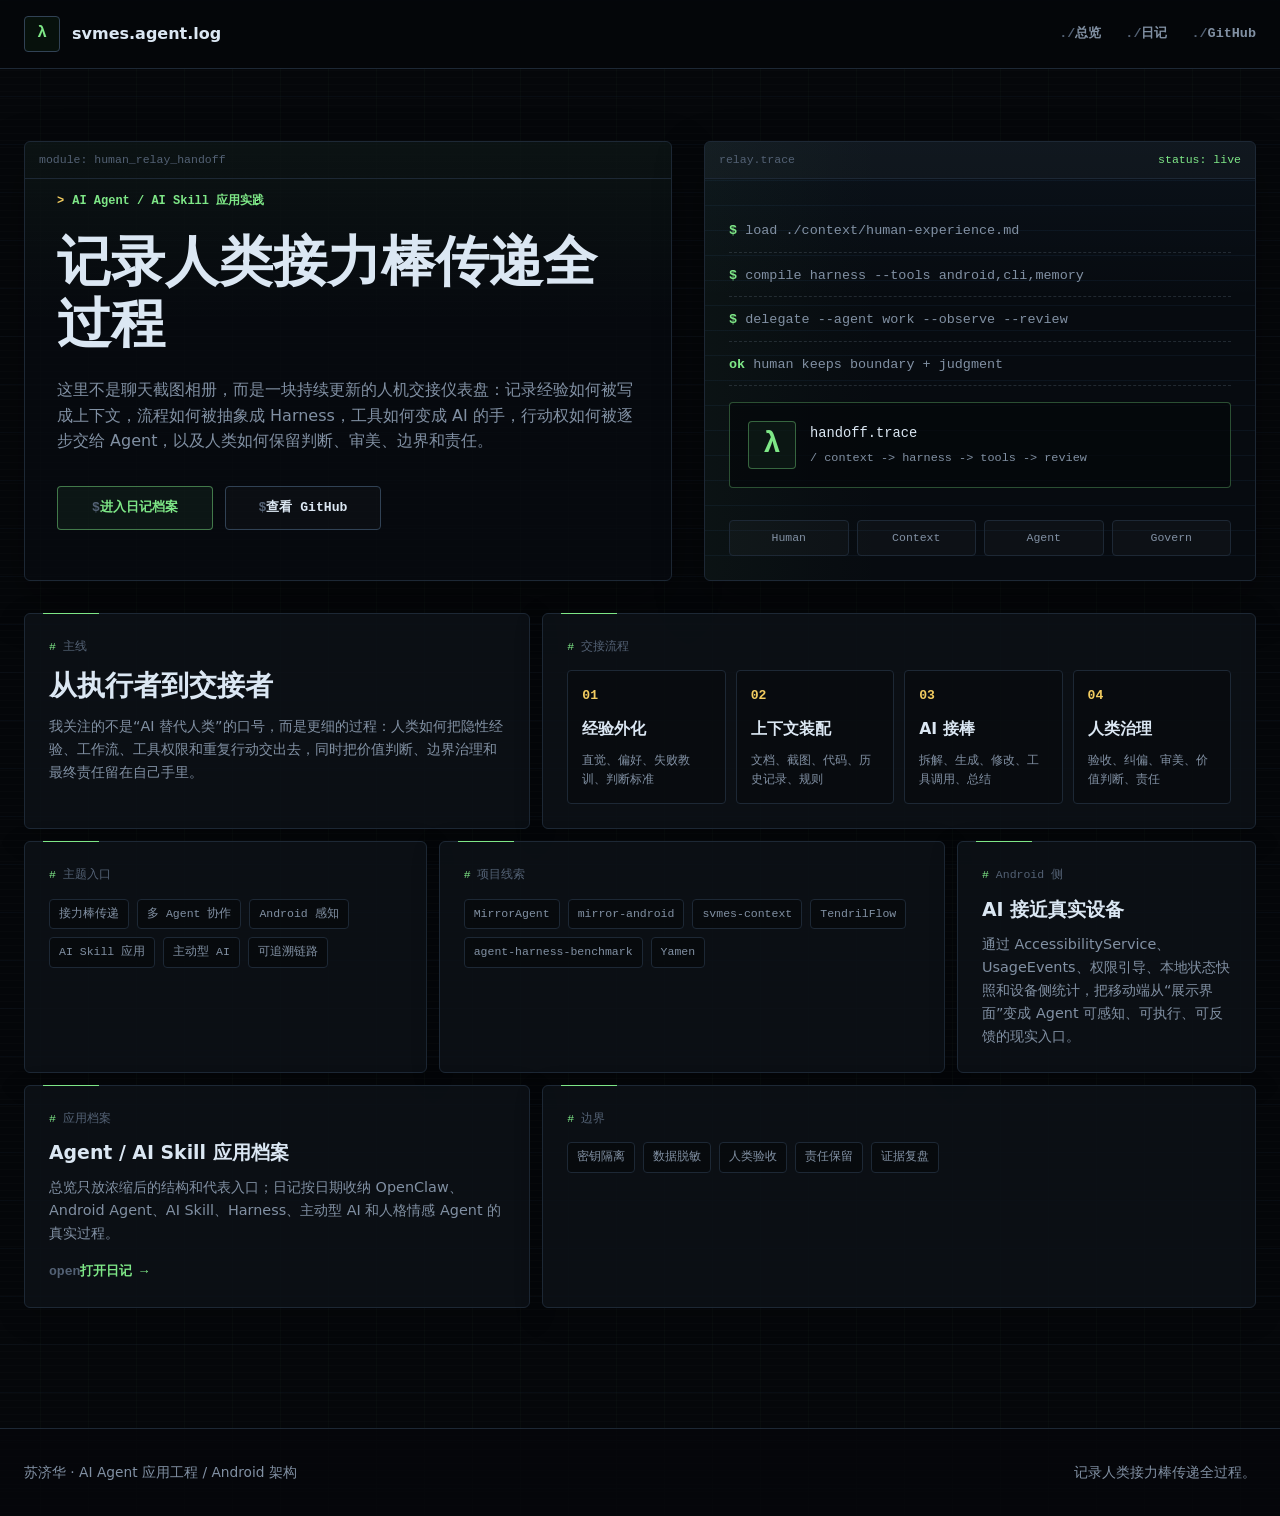
==== commit 310ec118: "Redesign portfolio with geek terminal UI" ====
--- a/index.html
+++ b/index.html
@@ -11,8 +11,8 @@
   <header class="site-header">
     <div class="container nav">
       <a class="brand" href="./index.html">
-        <span class="brand-mark">Σ</span>
-        <span>Human Relay Archive</span>
+        <span class="brand-mark">λ</span>
+        <span>svmes.agent.log</span>
       </a>
       <nav class="nav-links" aria-label="主导航">
         <a href="#overview">总览</a>
@@ -38,9 +38,19 @@
         </div>
 
         <div class="relay-core" aria-label="接力棒传递核心流程">
+          <div class="terminal-bar" aria-hidden="true">
+            <span>relay.trace</span>
+            <span>status: live</span>
+          </div>
+          <div class="terminal-lines" aria-hidden="true">
+            <span><b>$</b> load ./context/human-experience.md</span>
+            <span><b>$</b> compile harness --tools android,cli,memory</span>
+            <span><b>$</b> delegate --agent work --observe --review</span>
+            <span><b>ok</b> human keeps boundary + judgment</span>
+          </div>
           <div class="core-ring">
-            <span class="core-symbol">Σ</span>
-            <span class="core-label">Relay</span>
+            <span class="core-symbol">λ</span>
+            <span class="core-label">handoff.trace</span>
           </div>
           <div class="core-path">
             <span>Human</span>
--- a/styles.css
+++ b/styles.css
@@ -1,522 +1,892 @@
 :root {
-  --bg-deep: #030508;
-  --bg-cockpit: #06090e;
-  --bg-panel: rgba(12, 18, 28, 0.65);
-  --bg-panel-hover: rgba(18, 26, 40, 0.85);
-  --border-dim: rgba(60, 90, 130, 0.25);
-  --border-bright: rgba(0, 240, 255, 0.5);
-  --border-amber: rgba(255, 170, 0, 0.5);
-  --text-main: #d1d9e0;
-  --text-muted: #738a9c;
-  --text-bright: #ffffff;
-  --cyan: #00f0ff;
-  --amber: #ffb000;
-  --blue: #3b82f6;
-  --magenta: #d946ef;
-
-  --glow-cyan: 0 0 12px rgba(0, 240, 255, 0.3);
-  --glow-amber: 0 0 12px rgba(255, 176, 0, 0.3);
-
-  --font-sans: 'Inter', system-ui, -apple-system, BlinkMacSystemFont, 'Segoe UI', Roboto, sans-serif;
-  --font-mono: 'JetBrains Mono', 'Fira Code', 'SF Mono', Consolas, monospace;
+  --bg: #05070a;
+  --bg-2: #080b10;
+  --panel: #0c1117;
+  --panel-2: #101720;
+  --line: #1d2835;
+  --line-strong: #314255;
+  --text: #dbe7f3;
+  --muted: #8190a3;
+  --faint: #536174;
+  --green: #7ee787;
+  --cyan: #58a6ff;
+  --amber: #f2cc60;
+  --red: #ff7b72;
+  --shadow: 0 20px 48px rgba(0, 0, 0, 0.36);
+  --font-sans: Inter, system-ui, -apple-system, BlinkMacSystemFont, "Segoe UI", "Microsoft YaHei", sans-serif;
+  --font-mono: "JetBrains Mono", "Fira Code", "SF Mono", Consolas, monospace;
   --site-width: 1280px;
 }
 
-* { box-sizing: border-box; }
-html { scroll-behavior: smooth; overflow-x: hidden; }
+* {
+  box-sizing: border-box;
+}
+
+html {
+  scroll-behavior: smooth;
+  overflow-x: hidden;
+}
 
 body {
   margin: 0;
-  background-color: var(--bg-deep);
-  color: var(--text-main);
+  min-height: 100vh;
+  color: var(--text);
   font-family: var(--font-sans);
   line-height: 1.6;
-  -webkit-font-smoothing: antialiased;
+  background-color: var(--bg);
   background-image:
-    linear-gradient(rgba(0, 240, 255, 0.03) 1px, transparent 1px),
-    linear-gradient(90deg, rgba(0, 240, 255, 0.03) 1px, transparent 1px);
-  background-size: 50px 50px;
+    linear-gradient(rgba(88, 166, 255, 0.035) 1px, transparent 1px),
+    linear-gradient(90deg, rgba(126, 231, 135, 0.025) 1px, transparent 1px),
+    repeating-linear-gradient(0deg, transparent 0 6px, rgba(255, 255, 255, 0.012) 6px 7px);
+  background-size: 48px 48px, 48px 48px, 100% 7px;
   background-position: center top;
   overflow-x: hidden;
-}
-
-a { color: inherit; text-decoration: none; }
-h1, h2, h3, h4, p { margin: 0; }
-h1, h2, h3, h4 { line-height: 1.2; font-weight: 600; color: var(--text-bright); }
-h1 { font-size: 3.5rem; letter-spacing: 0; overflow-wrap: anywhere; word-break: break-word; }
-h2 { font-size: 2rem; }
-h3 { font-size: 1.25rem; }
+  -webkit-font-smoothing: antialiased;
+}
+
+a {
+  color: inherit;
+  text-decoration: none;
+}
+
+h1,
+h2,
+h3,
+h4,
+p {
+  margin: 0;
+}
+
+h1,
+h2,
+h3,
+h4 {
+  color: var(--text);
+  line-height: 1.16;
+  font-weight: 760;
+}
+
+h1 {
+  max-width: 900px;
+  font-size: 3.35rem;
+  letter-spacing: 0;
+  overflow-wrap: anywhere;
+  word-break: break-word;
+}
+
+h2 {
+  font-size: 1.75rem;
+}
+
+h3 {
+  font-size: 1.18rem;
+}
 
 .container {
   width: min(var(--site-width), calc(100% - 48px));
   margin: 0 auto;
 }
 
-.mono, .eyebrow, .panel-kicker, .tag, .entry-date, .entry-type, .archive-counter, .project-id {
+.mono,
+.eyebrow,
+.panel-kicker,
+.tag,
+.entry-date,
+.entry-type,
+.archive-counter,
+.project-id,
+.button,
+.text-link,
+.nav-links,
+.brand-mark,
+.terminal-bar,
+.terminal-lines,
+.core-path {
   font-family: var(--font-mono);
 }
 
 .eyebrow {
-  display: inline-block;
-  color: var(--cyan);
+  display: inline-flex;
+  align-items: center;
+  gap: 8px;
+  margin-bottom: 1.25rem;
+  color: var(--green);
   font-size: 0.75rem;
   font-weight: 700;
-  letter-spacing: 0;
-  text-transform: uppercase;
-  margin-bottom: 1.5rem;
-  text-shadow: var(--glow-cyan);
-}
-
-/* ---------- Header ---------- */
+}
+
+.eyebrow::before {
+  content: ">";
+  color: var(--amber);
+}
+
 .site-header {
   position: sticky;
   top: 0;
   z-index: 50;
-  background: rgba(3, 5, 8, 0.85);
-  backdrop-filter: blur(12px);
-  border-bottom: 1px solid var(--border-dim);
-}
+  border-bottom: 1px solid var(--line);
+  background: rgba(5, 7, 10, 0.92);
+  backdrop-filter: blur(14px);
+}
+
 .nav {
   display: flex;
   align-items: center;
   justify-content: space-between;
-  min-height: 72px;
-}
+  min-height: 68px;
+  gap: 24px;
+}
+
 .brand {
   display: flex;
   align-items: center;
-  gap: 16px;
-  font-weight: 700;
-  font-size: 1.125rem;
-  color: var(--text-bright);
-}
+  gap: 12px;
+  color: var(--text);
+  font-weight: 760;
+}
+
 .brand-mark {
   display: grid;
   place-items: center;
-  width: 40px; height: 40px;
-  background: rgba(0, 240, 255, 0.05);
-  border: 1px solid var(--border-bright);
+  width: 36px;
+  height: 36px;
+  border: 1px solid var(--line-strong);
   border-radius: 4px;
-  color: var(--cyan);
-  font-family: var(--font-mono);
-  font-size: 1.25rem;
-  box-shadow: inset 0 0 10px rgba(0, 240, 255, 0.1), var(--glow-cyan);
-}
-.nav-links { display: flex; gap: 32px; }
+  background: #07110c;
+  color: var(--green);
+  font-weight: 800;
+}
+
+.nav-links {
+  display: flex;
+  gap: 24px;
+  color: var(--muted);
+  font-size: 0.84rem;
+  font-weight: 650;
+}
+
 .nav-links a {
-  color: var(--text-muted);
-  font-size: 0.875rem;
-  font-weight: 600;
-  letter-spacing: 0;
-  text-transform: uppercase;
-  transition: all 0.2s ease;
-}
-.nav-links a:hover { color: var(--cyan); text-shadow: var(--glow-cyan); }
-
-/* ---------- Overview Shell ---------- */
-.overview-shell { padding: 80px 0; }
-.handoff-console { display: grid; gap: 40px; }
-
-/* ---------- Hero ---------- */
+  position: relative;
+  transition: color 0.18s ease;
+}
+
+.nav-links a:hover {
+  color: var(--green);
+}
+
+.nav-links a::before {
+  content: "./";
+  color: var(--faint);
+}
+
+.overview-shell {
+  padding: 72px 0;
+}
+
+.handoff-console {
+  display: grid;
+  gap: 32px;
+}
+
 .console-hero {
   display: grid;
-  grid-template-columns: 1.2fr 0.8fr;
-  gap: 40px;
-  align-items: center;
-}
+  grid-template-columns: minmax(0, 1.08fr) minmax(420px, 0.92fr);
+  gap: 32px;
+  align-items: stretch;
+}
+
 .hero-copy {
   position: relative;
-  padding-left: 32px;
-}
+  display: flex;
+  min-height: 440px;
+  flex-direction: column;
+  justify-content: center;
+  padding: 32px;
+  border: 1px solid var(--line);
+  border-radius: 6px;
+  background:
+    linear-gradient(180deg, rgba(126, 231, 135, 0.045), transparent 42%),
+    rgba(8, 11, 16, 0.72);
+  box-shadow: var(--shadow);
+}
+
 .hero-copy::before {
-  content: '';
+  content: "module: human_relay_handoff";
   position: absolute;
-  left: 0; top: 0; bottom: 0;
-  width: 4px;
-  background: linear-gradient(to bottom, var(--cyan), transparent);
-  border-radius: 2px;
-}
+  top: 0;
+  left: 0;
+  right: 0;
+  padding: 9px 14px;
+  border-bottom: 1px solid var(--line);
+  color: var(--faint);
+  font-family: var(--font-mono);
+  font-size: 0.72rem;
+}
+
 .lead {
-  font-size: 1.125rem;
-  color: var(--text-muted);
-  margin-top: 1.5rem;
-  max-width: 600px;
-}
+  max-width: 700px;
+  margin-top: 1.35rem;
+  color: var(--muted);
+  font-size: 1rem;
+}
+
 .hero-actions {
-  display: flex; gap: 16px; margin-top: 2.5rem;
-}
+  display: flex;
+  flex-wrap: wrap;
+  gap: 12px;
+  margin-top: 2rem;
+}
+
 .button {
   display: inline-flex;
-  align-items: center; justify-content: center;
-  height: 48px; padding: 0 24px;
-  font-size: 0.875rem; font-weight: 600; font-family: var(--font-mono);
-  text-transform: uppercase; letter-spacing: 0;
-  border-radius: 4px; cursor: pointer; transition: all 0.2s;
-  position: relative; overflow: hidden;
-}
+  align-items: center;
+  justify-content: center;
+  min-width: 156px;
+  height: 44px;
+  padding: 0 18px;
+  border-radius: 4px;
+  border: 1px solid var(--line-strong);
+  font-size: 0.82rem;
+  font-weight: 700;
+  transition: border-color 0.18s ease, color 0.18s ease, background 0.18s ease;
+}
+
+.button::before {
+  content: "$ ";
+  color: var(--faint);
+}
+
 .button-primary {
-  background: rgba(0, 240, 255, 0.1);
+  color: var(--green);
+  background: rgba(126, 231, 135, 0.06);
+  border-color: rgba(126, 231, 135, 0.48);
+}
+
+.button-primary:hover {
+  background: rgba(126, 231, 135, 0.1);
+  border-color: var(--green);
+}
+
+.button-secondary {
+  color: var(--text);
+  background: rgba(255, 255, 255, 0.02);
+}
+
+.button-secondary:hover {
   color: var(--cyan);
-  border: 1px solid var(--border-bright);
-  box-shadow: inset 0 0 15px rgba(0, 240, 255, 0.1), var(--glow-cyan);
-}
-.button-primary:hover {
-  background: rgba(0, 240, 255, 0.2);
-  box-shadow: inset 0 0 20px rgba(0, 240, 255, 0.2), 0 0 20px rgba(0, 240, 255, 0.4);
-}
-.button-secondary {
-  background: rgba(255, 255, 255, 0.03);
-  color: var(--text-main);
-  border: 1px solid var(--border-dim);
-}
-.button-secondary:hover {
-  background: rgba(255, 255, 255, 0.08);
-  border-color: var(--text-muted);
-}
-
-/* ---------- Relay Core (Precision Light Track) ---------- */
+  border-color: var(--cyan);
+}
+
 .relay-core {
   position: relative;
-  height: 460px;
-  background: radial-gradient(circle at center, rgba(0, 240, 255, 0.05) 0%, transparent 60%), var(--bg-cockpit);
-  border: 1px solid var(--border-dim);
-  border-radius: 8px;
-  display: grid; place-items: center;
+  min-height: 440px;
   overflow: hidden;
-}
-/* Scanning Line */
-.relay-core::after {
-  content: ''; position: absolute;
-  top: -50%; left: -50%; right: -50%; bottom: -50%;
-  background: conic-gradient(from 0deg at 50% 50%, transparent 0deg, rgba(0, 240, 255, 0.1) 60deg, transparent 60deg);
-  animation: radar-spin 8s linear infinite;
+  border: 1px solid var(--line);
+  border-radius: 6px;
+  background:
+    linear-gradient(90deg, rgba(126, 231, 135, 0.035), transparent 32%),
+    linear-gradient(180deg, rgba(88, 166, 255, 0.045), transparent 36%),
+    #070b10;
+  box-shadow: var(--shadow);
+}
+
+.relay-core::before {
+  content: "";
+  position: absolute;
+  inset: 38px 0 0;
   pointer-events: none;
-}
-@keyframes radar-spin { 100% { transform: rotate(360deg); } }
+  background: repeating-linear-gradient(0deg, transparent 0 24px, rgba(88, 166, 255, 0.06) 24px 25px);
+}
+
+.terminal-bar {
+  display: flex;
+  justify-content: space-between;
+  gap: 16px;
+  padding: 9px 14px;
+  border-bottom: 1px solid var(--line);
+  background: rgba(255, 255, 255, 0.025);
+  color: var(--faint);
+  font-size: 0.72rem;
+}
+
+.terminal-bar span:last-child {
+  color: var(--green);
+}
+
+.terminal-lines {
+  position: absolute;
+  top: 78px;
+  left: 24px;
+  right: 24px;
+  display: grid;
+  gap: 12px;
+  font-size: 0.84rem;
+  color: var(--muted);
+}
+
+.terminal-lines span {
+  display: block;
+  padding-bottom: 10px;
+  border-bottom: 1px dashed rgba(129, 144, 163, 0.22);
+  white-space: nowrap;
+  overflow: hidden;
+  text-overflow: ellipsis;
+}
+
+.terminal-lines b {
+  color: var(--green);
+  font-weight: 800;
+}
 
 .core-ring {
-  position: relative; z-index: 2;
-  width: 140px; height: 140px;
-  border-radius: 50%;
-  background: var(--bg-deep);
-  border: 2px solid var(--cyan);
-  display: flex; flex-direction: column; align-items: center; justify-content: center;
-  box-shadow: 0 0 30px rgba(0, 240, 255, 0.2), inset 0 0 20px rgba(0, 240, 255, 0.2);
-}
-.core-ring::before {
-  content: ''; position: absolute;
-  width: 220px; height: 220px; border-radius: 50%;
-  border: 1px dashed var(--border-bright);
-  animation: spin-slow 20s linear infinite;
-}
-.core-ring::after {
-  content: ''; position: absolute;
-  width: 320px; height: 320px; border-radius: 50%;
-  border: 1px solid rgba(255, 176, 0, 0.2);
-  border-left-color: var(--amber);
-  animation: spin-slow-reverse 15s linear infinite;
-}
-@keyframes spin-slow { 100% { transform: rotate(360deg); } }
-@keyframes spin-slow-reverse { 100% { transform: rotate(-360deg); } }
-
-.core-symbol { font-size: 3rem; color: var(--cyan); font-family: var(--font-mono); font-weight: 700; text-shadow: var(--glow-cyan); }
-.core-label { font-size: 0.65rem; color: var(--cyan); font-family: var(--font-mono); letter-spacing: 0; margin-top: 4px; text-transform: uppercase; }
+  position: absolute;
+  left: 24px;
+  right: 24px;
+  bottom: 92px;
+  display: flex;
+  align-items: center;
+  gap: 14px;
+  padding: 18px;
+  border: 1px solid rgba(126, 231, 135, 0.32);
+  border-radius: 4px;
+  background: rgba(5, 7, 10, 0.72);
+}
+
+.core-symbol {
+  display: grid;
+  place-items: center;
+  width: 48px;
+  height: 48px;
+  border: 1px solid rgba(126, 231, 135, 0.38);
+  border-radius: 4px;
+  color: var(--green);
+  background: rgba(126, 231, 135, 0.06);
+  font-family: var(--font-mono);
+  font-size: 1.8rem;
+  font-weight: 800;
+}
+
+.core-label {
+  color: var(--text);
+  font-family: var(--font-mono);
+  font-size: 0.86rem;
+}
+
+.core-label::after {
+  content: " / context -> harness -> tools -> review";
+  display: block;
+  margin-top: 4px;
+  color: var(--muted);
+  font-size: 0.74rem;
+}
 
 .core-path {
-  position: absolute; bottom: 32px; left: 40px; right: 40px; z-index: 2;
-  display: flex; align-items: center; justify-content: space-between;
-  font-family: var(--font-mono); font-size: 0.75rem; color: var(--cyan);
-  text-transform: uppercase; letter-spacing: 0;
-}
+  position: absolute;
+  left: 24px;
+  right: 24px;
+  bottom: 24px;
+  display: grid;
+  grid-template-columns: repeat(4, minmax(0, 1fr));
+  gap: 8px;
+  color: var(--muted);
+  font-size: 0.72rem;
+}
+
+.core-path span {
+  min-width: 0;
+  padding: 8px 10px;
+  border: 1px solid var(--line);
+  border-radius: 4px;
+  background: rgba(255, 255, 255, 0.025);
+  text-align: center;
+  overflow: hidden;
+  text-overflow: ellipsis;
+}
+
 .core-path i {
-  flex: 1; height: 1px; margin: 0 16px;
-  background: linear-gradient(90deg, transparent, var(--cyan), transparent);
+  display: none;
+}
+
+.overview-dashboard {
+  display: grid;
+  grid-template-columns: repeat(12, 1fr);
+  gap: 12px;
+}
+
+.dashboard-panel {
   position: relative;
-  opacity: 0.5;
-}
-.core-path i::after {
-  content: ''; position: absolute; top: -2px; left: 0;
-  width: 4px; height: 4px; background: var(--cyan);
-  border-radius: 50%; box-shadow: var(--glow-cyan);
-  animation: data-flow 2s linear infinite;
-}
-@keyframes data-flow { 100% { left: 100%; } }
-
-/* ---------- Dashboard Grid (Cockpit) ---------- */
-.overview-dashboard {
-  display: grid;
-  grid-template-columns: repeat(12, 1fr);
-  grid-auto-rows: minmax(140px, auto);
-  gap: 1px; /* Creates hairline borders between panels */
-  background: var(--border-dim); /* Hairline color */
-  border: 1px solid var(--border-dim);
-  border-radius: 8px;
-  overflow: hidden;
-  box-shadow: 0 20px 40px rgba(0,0,0,0.5);
-}
-
-.dashboard-panel {
-  background: var(--bg-cockpit);
-  padding: 32px;
-  position: relative;
-  transition: background 0.3s;
-}
+  min-width: 0;
+  padding: 24px;
+  border: 1px solid var(--line);
+  border-radius: 6px;
+  background: rgba(12, 17, 23, 0.86);
+  box-shadow: 0 8px 28px rgba(0, 0, 0, 0.22);
+  transition: border-color 0.18s ease, background 0.18s ease;
+}
+
 .dashboard-panel:hover {
-  background: var(--bg-panel-hover);
-}
-
-/* Decorative corner markers for panels */
-.dashboard-panel::after {
-  content: ''; position: absolute;
-  top: 0; left: 0; width: 8px; height: 8px;
-  border-top: 2px solid transparent; border-left: 2px solid transparent;
-  transition: border-color 0.3s;
-}
-.dashboard-panel:hover::after { border-color: var(--cyan); }
+  border-color: var(--line-strong);
+  background: rgba(16, 23, 32, 0.92);
+}
+
+.dashboard-panel::before {
+  content: "";
+  position: absolute;
+  top: -1px;
+  left: 18px;
+  width: 56px;
+  height: 1px;
+  background: var(--green);
+}
 
 .panel-kicker {
-  display: block; font-size: 0.65rem; color: var(--text-muted);
-  letter-spacing: 0; text-transform: uppercase; margin-bottom: 16px;
-}
-.dashboard-panel h2 { font-size: 1.5rem; margin-bottom: 16px; }
-.dashboard-panel h3 { font-size: 1.25rem; margin-bottom: 16px; }
-.dashboard-panel p { color: var(--text-muted); font-size: 0.875rem; line-height: 1.6; }
-
-/* Panel Sizes */
-.manifesto-panel { grid-column: span 5; grid-row: span 2; }
-.transfer-panel { grid-column: span 7; grid-row: span 2; }
-.evidence-panel { grid-column: span 4; grid-row: span 2; }
-.projects-panel { grid-column: span 5; grid-row: span 2; }
-.android-panel { grid-column: span 3; grid-row: span 2; }
+  display: block;
+  margin-bottom: 14px;
+  color: var(--faint);
+  font-size: 0.72rem;
+}
+
+.panel-kicker::before {
+  content: "# ";
+  color: var(--green);
+}
+
+.dashboard-panel h2,
+.dashboard-panel h3 {
+  margin-bottom: 12px;
+}
+
+.dashboard-panel p {
+  color: var(--muted);
+  font-size: 0.9rem;
+}
+
+.manifesto-panel { grid-column: span 5; }
+.transfer-panel { grid-column: span 7; }
+.evidence-panel { grid-column: span 4; }
+.projects-panel { grid-column: span 5; }
+.android-panel { grid-column: span 3; }
 .diary-panel { grid-column: span 5; }
 .governance-panel { grid-column: span 7; }
 
-/* Transfer Lanes (Timeline) */
 .transfer-lanes {
-  display: grid; grid-template-columns: repeat(4, 1fr); gap: 16px; margin-top: 16px;
-}
+  display: grid;
+  grid-template-columns: repeat(4, minmax(0, 1fr));
+  gap: 10px;
+  margin-top: 14px;
+}
+
 .transfer-lanes div {
-  padding: 16px;
-  background: rgba(255, 255, 255, 0.02);
-  border-top: 2px solid var(--border-dim);
-  transition: all 0.3s;
-}
-.transfer-lanes div:hover {
-  background: rgba(255, 176, 0, 0.05);
-  border-top-color: var(--amber);
-}
-.transfer-lanes b { display: block; font-family: var(--font-mono); color: var(--amber); font-size: 0.875rem; margin-bottom: 8px; }
-.transfer-lanes strong { display: block; font-size: 1rem; color: var(--text-bright); margin-bottom: 8px; }
-.transfer-lanes span { font-size: 0.75rem; color: var(--text-muted); line-height: 1.5; }
-
-/* Evidence & Project Chips */
-.evidence-wall, .project-matrix, .governance-strip {
-  display: flex; flex-wrap: wrap; gap: 8px; margin-top: 16px;
-}
-.evidence-wall a, .project-matrix a, .project-matrix span, .governance-strip span {
-  padding: 6px 12px; font-size: 0.75rem; font-family: var(--font-mono);
-  background: rgba(0, 0, 0, 0.4); border: 1px solid var(--border-dim); border-radius: 4px;
-  color: var(--text-main); transition: all 0.2s; text-transform: uppercase;
-}
-.evidence-wall a:hover, .project-matrix a:hover {
-  border-color: var(--cyan); color: var(--cyan); background: rgba(0, 240, 255, 0.05); box-shadow: var(--glow-cyan);
-}
-.governance-strip span:hover {
-  border-color: var(--amber); color: var(--amber); background: rgba(255, 176, 0, 0.05);
+  padding: 14px;
+  border: 1px solid var(--line);
+  border-radius: 4px;
+  background: rgba(5, 7, 10, 0.46);
+}
+
+.transfer-lanes b {
+  display: block;
+  margin-bottom: 10px;
+  color: var(--amber);
+  font-family: var(--font-mono);
+  font-size: 0.82rem;
+}
+
+.transfer-lanes strong {
+  display: block;
+  margin-bottom: 8px;
+  color: var(--text);
+  font-size: 0.98rem;
+}
+
+.transfer-lanes span {
+  display: block;
+  color: var(--muted);
+  font-size: 0.78rem;
+}
+
+.evidence-wall,
+.project-matrix,
+.governance-strip,
+.tag-row {
+  display: flex;
+  flex-wrap: wrap;
+  gap: 8px;
+}
+
+.evidence-wall,
+.project-matrix,
+.governance-strip {
+  margin-top: 14px;
+}
+
+.evidence-wall a,
+.project-matrix a,
+.project-matrix span,
+.governance-strip span,
+.tag {
+  padding: 5px 9px;
+  border: 1px solid var(--line);
+  border-radius: 4px;
+  background: rgba(5, 7, 10, 0.58);
+  color: var(--muted);
+  font-family: var(--font-mono);
+  font-size: 0.72rem;
+}
+
+.evidence-wall a:hover,
+.project-matrix a:hover {
+  color: var(--green);
+  border-color: rgba(126, 231, 135, 0.55);
 }
 
 .text-link {
-  display: inline-block; margin-top: 16px; font-size: 0.875rem; color: var(--cyan); font-family: var(--font-mono);
-  text-transform: uppercase; letter-spacing: 0; transition: all 0.2s;
-}
-.text-link:hover { text-shadow: var(--glow-cyan); }
-
-/* ---------- Diary Section ---------- */
-.diary-header { padding: 80px 0 40px; border-bottom: 1px solid var(--border-dim); }
-.section { padding: 60px 0; border-bottom: none; }
+  display: inline-flex;
+  margin-top: 16px;
+  color: var(--green);
+  font-size: 0.82rem;
+  font-weight: 700;
+}
+
+.text-link::before {
+  content: "open ";
+  color: var(--faint);
+}
+
+.diary-header {
+  padding: 72px 0 44px;
+  border-bottom: 1px solid var(--line);
+}
+
+.section {
+  padding: 48px 0;
+}
 
 .diary-controls {
-  display: flex; justify-content: space-between; align-items: flex-end;
-  padding: 24px; background: var(--bg-cockpit);
-  border: 1px solid var(--border-dim); border-left: 4px solid var(--cyan);
-  border-radius: 4px; margin-bottom: 40px;
-}
-.filter-group { display: flex; flex-direction: column; gap: 8px; }
-.filter-label { font-size: 0.75rem; color: var(--cyan); text-transform: uppercase; letter-spacing: 0; }
+  display: flex;
+  align-items: flex-end;
+  justify-content: space-between;
+  gap: 24px;
+  margin-bottom: 28px;
+  padding: 18px;
+  border: 1px solid var(--line);
+  border-radius: 6px;
+  background: rgba(12, 17, 23, 0.88);
+}
+
+.filter-group {
+  display: grid;
+  gap: 8px;
+}
+
+.filter-label {
+  color: var(--green);
+  font-family: var(--font-mono);
+  font-size: 0.74rem;
+}
+
 select {
-  height: 40px; padding: 0 16px; font-family: var(--font-mono); font-size: 0.875rem;
-  background: var(--bg-deep); color: var(--text-main);
-  border: 1px solid var(--border-dim); border-radius: 4px; cursor: pointer; outline: none;
-}
-select:focus { border-color: var(--cyan); box-shadow: var(--glow-cyan); }
-.archive-counter { font-size: 0.875rem; color: var(--amber); letter-spacing: 0; }
-
-/* Entry List */
-.entry-list { display: grid; grid-template-columns: repeat(auto-fill, minmax(360px, 1fr)); gap: 24px; }
-
-.card, .entry-card {
-  background: var(--bg-cockpit);
-  border: 1px solid var(--border-dim);
+  width: 240px;
+  max-width: 100%;
+  height: 38px;
+  padding: 0 12px;
+  border: 1px solid var(--line-strong);
+  border-radius: 4px;
+  outline: none;
+  background: #070b10;
+  color: var(--text);
+  font-family: var(--font-mono);
+  font-size: 0.84rem;
+}
+
+select:focus {
+  border-color: var(--green);
+}
+
+.archive-counter {
+  color: var(--amber);
+  font-size: 0.82rem;
+}
+
+.entry-list {
+  display: grid;
+  grid-template-columns: repeat(auto-fill, minmax(360px, 1fr));
+  gap: 14px;
+}
+
+.card,
+.entry-card {
+  min-width: 0;
+  overflow: hidden;
+  border: 1px solid var(--line);
   border-radius: 6px;
-  overflow: hidden;
-  transition: all 0.3s;
-}
-.archive-loading { padding: 40px; text-align: center; color: var(--cyan); grid-column: 1 / -1; }
+  background: rgba(12, 17, 23, 0.9);
+  transition: border-color 0.18s ease, transform 0.18s ease, background 0.18s ease;
+}
+
+.archive-loading {
+  grid-column: 1 / -1;
+  padding: 36px;
+  color: var(--green);
+  text-align: center;
+}
 
 .entry-card:hover {
-  border-color: rgba(0, 240, 255, 0.3);
-  box-shadow: 0 10px 30px rgba(0,0,0,0.5), var(--glow-cyan);
+  border-color: rgba(126, 231, 135, 0.42);
+  background: rgba(16, 23, 32, 0.96);
   transform: translateY(-2px);
 }
 
 .entry-top {
-  display: flex; justify-content: space-between; align-items: center;
-  padding: 12px 20px; background: rgba(0, 240, 255, 0.03);
-  border-bottom: 1px solid var(--border-dim);
-}
-.entry-date { font-size: 0.75rem; color: var(--cyan); letter-spacing: 0; font-family: var(--font-mono); }
+  display: flex;
+  align-items: center;
+  justify-content: space-between;
+  gap: 12px;
+  padding: 12px 16px;
+  border-bottom: 1px solid var(--line);
+  background: rgba(5, 7, 10, 0.5);
+}
+
+.entry-date {
+  color: var(--green);
+  font-size: 0.76rem;
+}
+
+.entry-date::before {
+  content: "log ";
+  color: var(--faint);
+}
+
 .entry-type {
-  font-size: 0.65rem; color: var(--text-bright); padding: 4px 8px;
-  background: rgba(255, 255, 255, 0.1); border-radius: 2px; letter-spacing: 0;
-}
-
-.entry-main { padding: 24px 20px; flex: 1; }
-.entry-main h3 { font-size: 1.125rem; margin-bottom: 12px; }
-.entry-main p { font-size: 0.875rem; color: var(--text-muted); line-height: 1.6; }
-
-.entry-notes { margin: 16px 0 0; padding: 0; list-style: none; display: flex; flex-direction: column; gap: 8px; }
+  padding: 3px 8px;
+  border: 1px solid var(--line);
+  border-radius: 4px;
+  color: var(--muted);
+  background: rgba(255, 255, 255, 0.03);
+  font-size: 0.7rem;
+}
+
+.entry-main {
+  padding: 20px;
+}
+
+.entry-main h3 {
+  margin-bottom: 12px;
+}
+
+.entry-main p {
+  color: var(--muted);
+  font-size: 0.9rem;
+}
+
+.entry-notes {
+  display: grid;
+  gap: 9px;
+  margin: 16px 0 0;
+  padding: 0;
+  list-style: none;
+}
+
 .entry-notes li {
-  font-size: 0.875rem; color: var(--text-main); padding-left: 20px; position: relative; line-height: 1.5;
-}
+  position: relative;
+  padding-left: 18px;
+  color: var(--text);
+  font-size: 0.88rem;
+}
+
 .entry-notes li::before {
-  content: '>'; position: absolute; left: 0; color: var(--cyan); font-family: var(--font-mono); font-weight: bold;
-}
-.entry-more-note { color: var(--text-muted) !important; font-style: italic; }
-
-.tag-row { display: flex; flex-wrap: wrap; gap: 8px; margin-top: 20px; }
-.tag { font-size: 0.65rem; padding: 4px 8px; background: rgba(0,0,0,0.5); border: 1px solid var(--border-dim); border-radius: 2px; color: var(--text-muted); }
+  content: ">";
+  position: absolute;
+  left: 0;
+  color: var(--green);
+  font-family: var(--font-mono);
+}
+
+.entry-more-note {
+  color: var(--muted) !important;
+}
+
+.tag-row {
+  margin-top: 18px;
+}
 
 .entry-evidence-grid {
-  display: grid; grid-template-columns: repeat(3, 1fr); gap: 8px; margin-top: 20px;
-}
-.entry-evidence-grid img, .evidence-more {
-  width: 100%; aspect-ratio: 4/3; object-fit: cover;
-  border: 1px solid var(--border-dim); border-radius: 4px;
-  background: rgba(0,0,0,0.5);
-  transition: all 0.3s;
-}
-.entry-evidence-grid img:hover { border-color: var(--cyan); filter: brightness(1.2); }
+  display: grid;
+  grid-template-columns: repeat(3, 1fr);
+  gap: 8px;
+  margin-top: 18px;
+}
+
+.entry-evidence-grid img,
 .evidence-more {
-  display: grid; place-items: center; font-size: 0.65rem; font-family: var(--font-mono);
-  color: var(--text-muted); text-align: center; padding: 8px; background: repeating-linear-gradient(45deg, rgba(0,0,0,0.2), rgba(0,0,0,0.2) 10px, rgba(0,240,255,0.02) 10px, rgba(0,240,255,0.02) 20px);
-}
-
-/* ---------- Footer ---------- */
+  width: 100%;
+  aspect-ratio: 4 / 3;
+  border: 1px solid var(--line);
+  border-radius: 4px;
+  object-fit: cover;
+  background: #05070a;
+}
+
+.evidence-more {
+  display: grid;
+  place-items: center;
+  color: var(--muted);
+  font-family: var(--font-mono);
+  font-size: 0.7rem;
+}
+
 .site-footer {
-  padding: 40px 0; background: var(--bg-cockpit); border-top: 1px solid var(--border-dim); margin-top: 60px;
-}
+  margin-top: 48px;
+  padding: 32px 0;
+  border-top: 1px solid var(--line);
+  background: rgba(5, 7, 10, 0.8);
+}
+
 .footer-inner {
-  display: flex; justify-content: space-between; align-items: flex-end; flex-wrap: wrap; gap: 24px;
-}
-.site-footer h3 { font-size: 1rem; color: var(--text-muted); margin-bottom: 8px; font-family: var(--font-mono); text-transform: uppercase; letter-spacing: 0; }
-.footer-text { font-size: 0.875rem; color: var(--text-muted); }
-
-/* ---------- Responsive ---------- */
+  display: flex;
+  align-items: flex-end;
+  justify-content: space-between;
+  gap: 24px;
+  flex-wrap: wrap;
+}
+
+.site-footer h3 {
+  margin-bottom: 8px;
+  color: var(--text);
+  font-size: 1rem;
+}
+
+.footer-text {
+  color: var(--muted);
+  font-size: 0.86rem;
+}
+
 @media (max-width: 1024px) {
-  .console-hero { grid-template-columns: 1fr; }
-  .relay-core { height: 320px; margin-top: 32px; }
-  .manifesto-panel, .transfer-panel, .evidence-panel, .projects-panel, .android-panel, .diary-panel, .governance-panel {
+  .console-hero {
+    grid-template-columns: 1fr;
+  }
+
+  .manifesto-panel,
+  .transfer-panel,
+  .evidence-panel,
+  .projects-panel,
+  .android-panel,
+  .diary-panel,
+  .governance-panel {
     grid-column: span 12;
   }
-  .transfer-lanes { grid-template-columns: repeat(2, 1fr); }
+
+  .transfer-lanes {
+    grid-template-columns: repeat(2, minmax(0, 1fr));
+  }
 }
 
 @media (max-width: 640px) {
-  h1 { font-size: 2.12rem; line-height: 1.18; word-break: break-all; }
+  h1 {
+    font-size: 2.12rem;
+    line-height: 1.18;
+  }
+
   .container {
-    width: calc(100vw - 32px);
-    max-width: calc(100vw - 32px);
-  }
-  .nav { flex-direction: column; align-items: flex-start; padding: 16px 0; gap: 16px; }
-  .nav-links { width: 100%; justify-content: flex-start; flex-wrap: wrap; gap: 16px; }
-  .hero-actions { flex-direction: column; }
-  .overview-shell,
-  .diary-header,
-  .section,
-  .handoff-console,
-  .console-hero,
-  .hero-copy,
-  .entry-list,
-  .entry-card,
-  .entry-main,
-  .entry-top {
-    min-width: 0;
-  }
+    width: calc(100% - 32px);
+    max-width: 100%;
+  }
+
+  .nav {
+    align-items: flex-start;
+    flex-direction: column;
+    padding: 14px 0;
+    gap: 12px;
+  }
+
+  .nav-links {
+    flex-wrap: wrap;
+    gap: 16px;
+  }
+
   .overview-shell,
   .diary-header,
   .section {
     overflow: hidden;
   }
+
+  .hero-copy,
+  .relay-core {
+    min-height: 0;
+  }
+
   .hero-copy {
-    padding-left: 16px;
-    max-width: 100%;
-  }
-  .hero-copy h1,
-  .diary-header h1 {
-    max-width: min(100%, 9em);
-  }
-  .hero-copy .lead,
-  .diary-header .lead,
+    padding: 56px 18px 22px;
+  }
+
   .lead,
   .entry-main p,
   .entry-main h3 {
-    width: 100%;
     max-width: 100%;
     overflow-wrap: anywhere;
     word-break: break-word;
   }
-  .button,
-  .relay-core,
-  .overview-dashboard,
-  .diary-controls,
-  .entry-card {
-    max-width: 100%;
-  }
-  .button,
-  .relay-core,
-  .overview-dashboard,
-  .diary-controls,
-  .entry-card {
-    min-width: 0;
-  }
-  .relay-core { height: 280px; }
-  .core-ring { width: 100px; height: 100px; }
-  .core-ring::before { width: 160px; height: 160px; }
-  .core-ring::after { width: 220px; height: 220px; }
+
+  .hero-actions,
+  .diary-controls {
+    flex-direction: column;
+    align-items: stretch;
+  }
+
+  .button {
+    width: 100%;
+  }
+
+  .relay-core {
+    padding-top: 38px;
+  }
+
+  .terminal-lines {
+    position: relative;
+    top: auto;
+    left: auto;
+    right: auto;
+    padding: 18px;
+  }
+
+  .core-ring {
+    position: relative;
+    left: auto;
+    right: auto;
+    bottom: auto;
+    margin: 0 18px 16px;
+  }
+
   .core-path {
-    flex-direction: column; left: 16px; right: 16px; top: 16px; bottom: 16px;
-    align-items: center; justify-content: space-between;
-  }
-  .core-path i { width: 1px; height: 100%; margin: 8px 0; background: linear-gradient(180deg, transparent, var(--cyan), transparent); }
-  .core-path i::after { top: 0; left: -1.5px; animation: data-flow-v 2s linear infinite; }
-  @keyframes data-flow-v { 100% { top: 100%; } }
-  .overview-dashboard { gap: 16px; background: transparent; border: none; box-shadow: none; display: flex; flex-direction: column; }
-  .dashboard-panel { border: 1px solid var(--border-dim); border-radius: 8px; }
-  .transfer-lanes { grid-template-columns: 1fr; }
-  .diary-controls { flex-direction: column; align-items: stretch; gap: 16px; }
-  .entry-list { grid-template-columns: minmax(0, 1fr); }
-  .entry-evidence-grid { grid-template-columns: repeat(2, 1fr); }
+    position: relative;
+    left: auto;
+    right: auto;
+    bottom: auto;
+    grid-template-columns: repeat(2, minmax(0, 1fr));
+    padding: 0 18px 18px;
+  }
+
+  .overview-dashboard {
+    grid-template-columns: 1fr;
+  }
+
+  .dashboard-panel {
+    grid-column: 1 / -1;
+    padding: 20px;
+  }
+
+  .transfer-lanes,
+  .entry-list {
+    grid-template-columns: minmax(0, 1fr);
+  }
+
   .entry-top {
     align-items: flex-start;
     flex-direction: column;
-    gap: 8px;
-  }
+  }
+
   .entry-type {
     max-width: 100%;
-    overflow: visible;
     overflow-wrap: anywhere;
-    text-overflow: clip;
-    white-space: normal;
   }
 }
 
@@ -527,4 +897,8 @@
     margin-left: 16px;
     margin-right: auto;
   }
-}
+
+  .terminal-lines {
+    font-size: 0.76rem;
+  }
+}
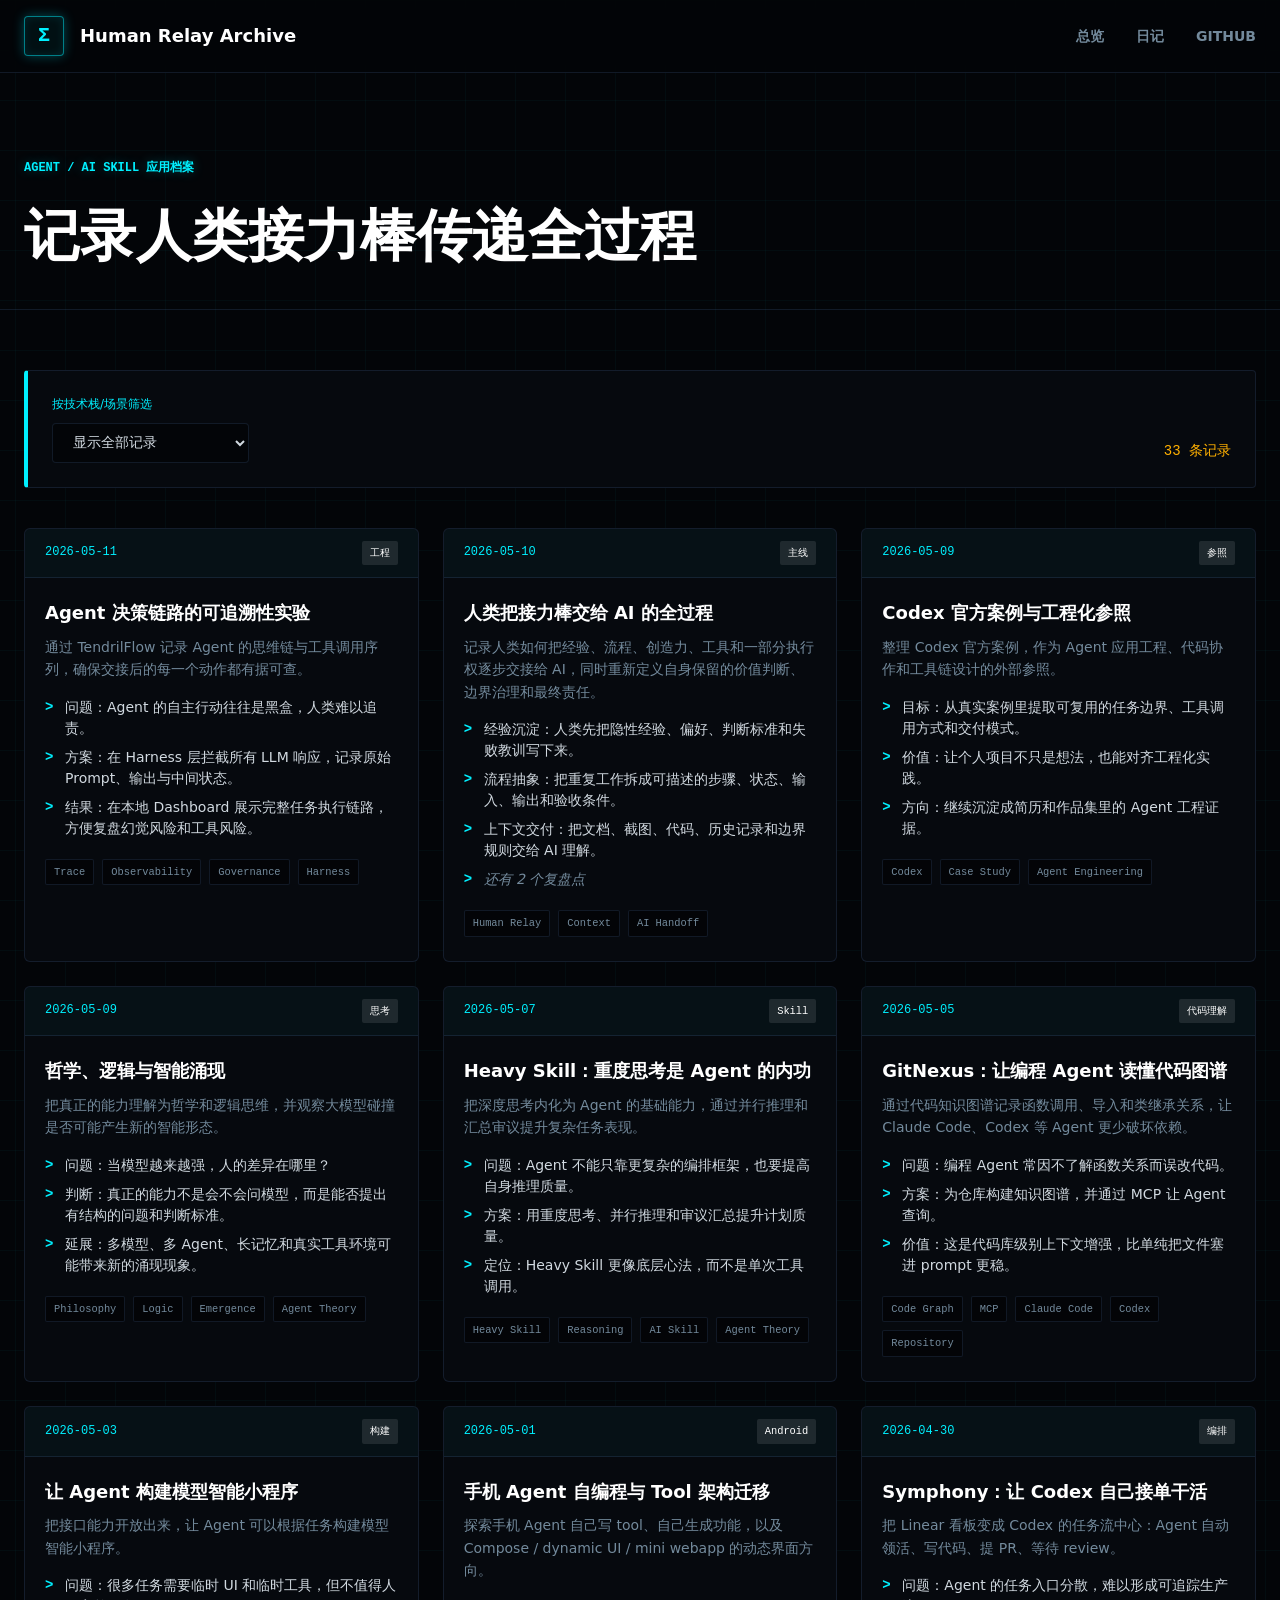
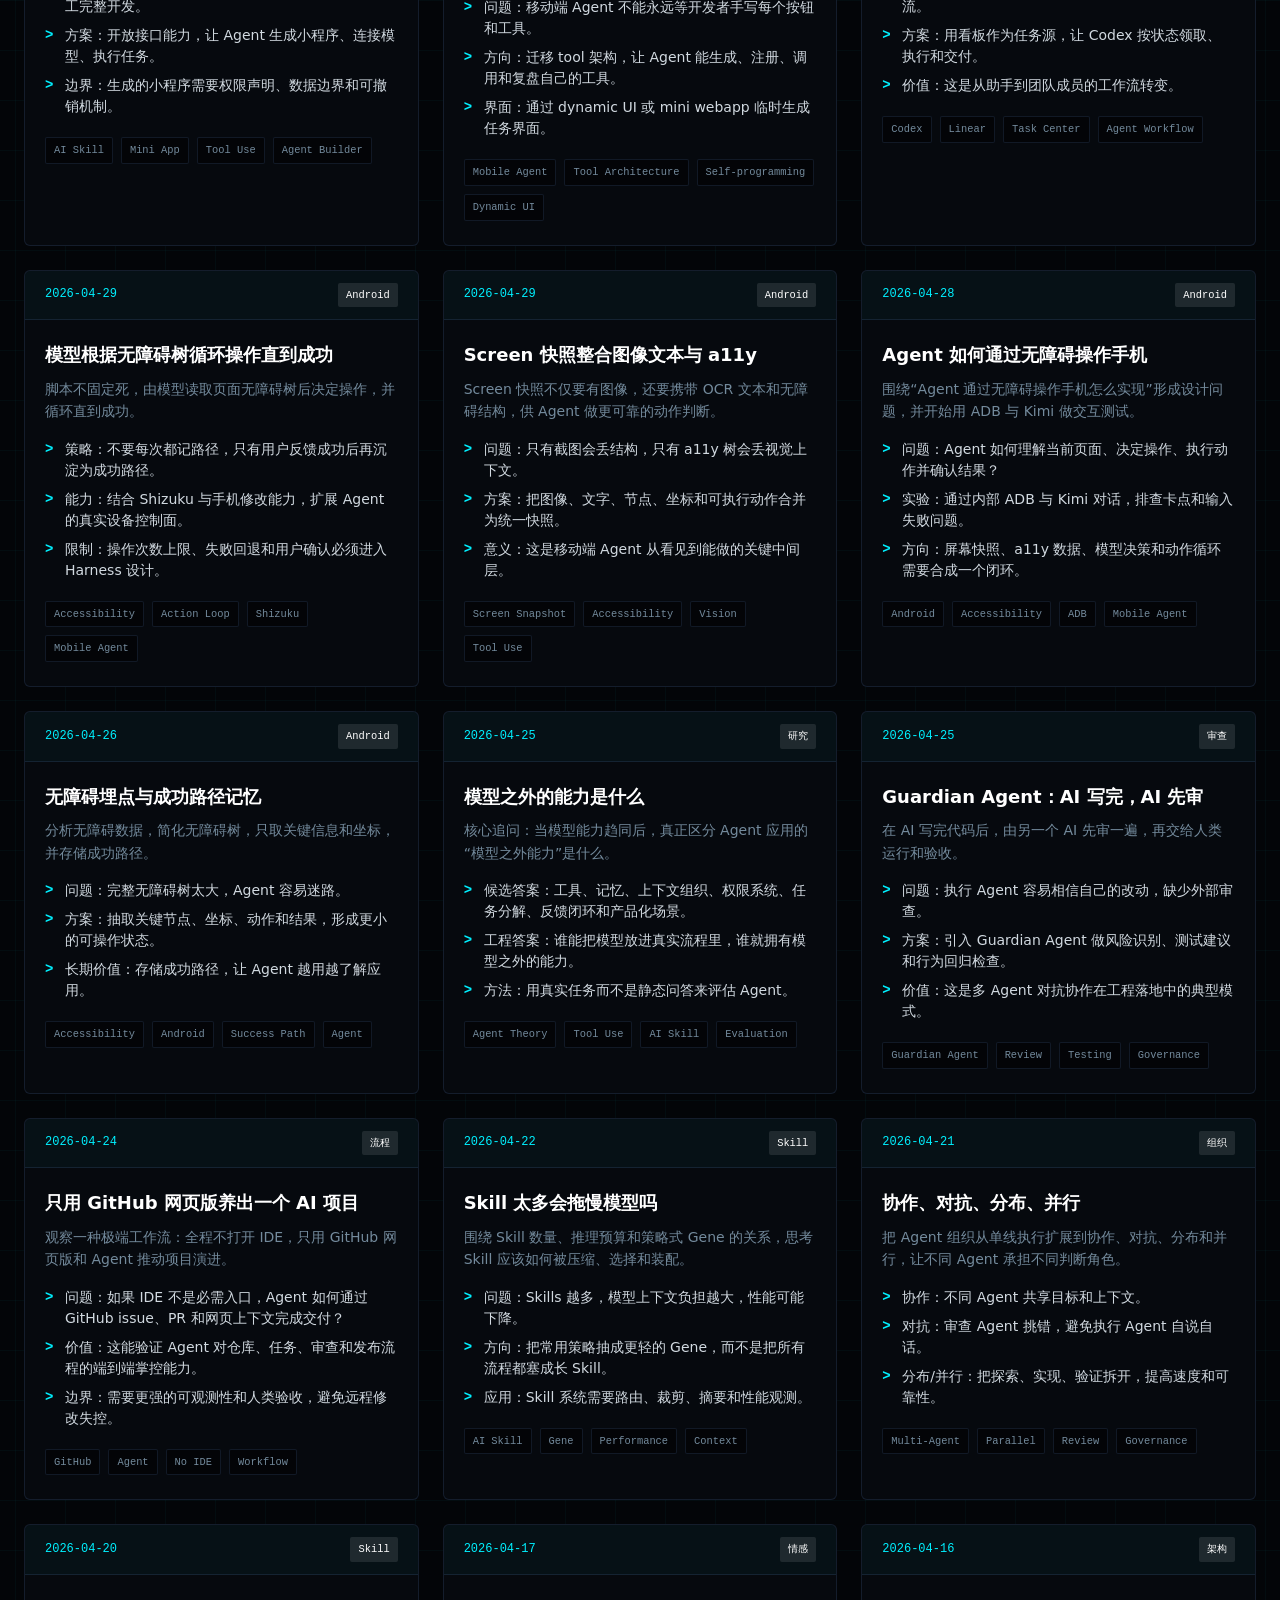
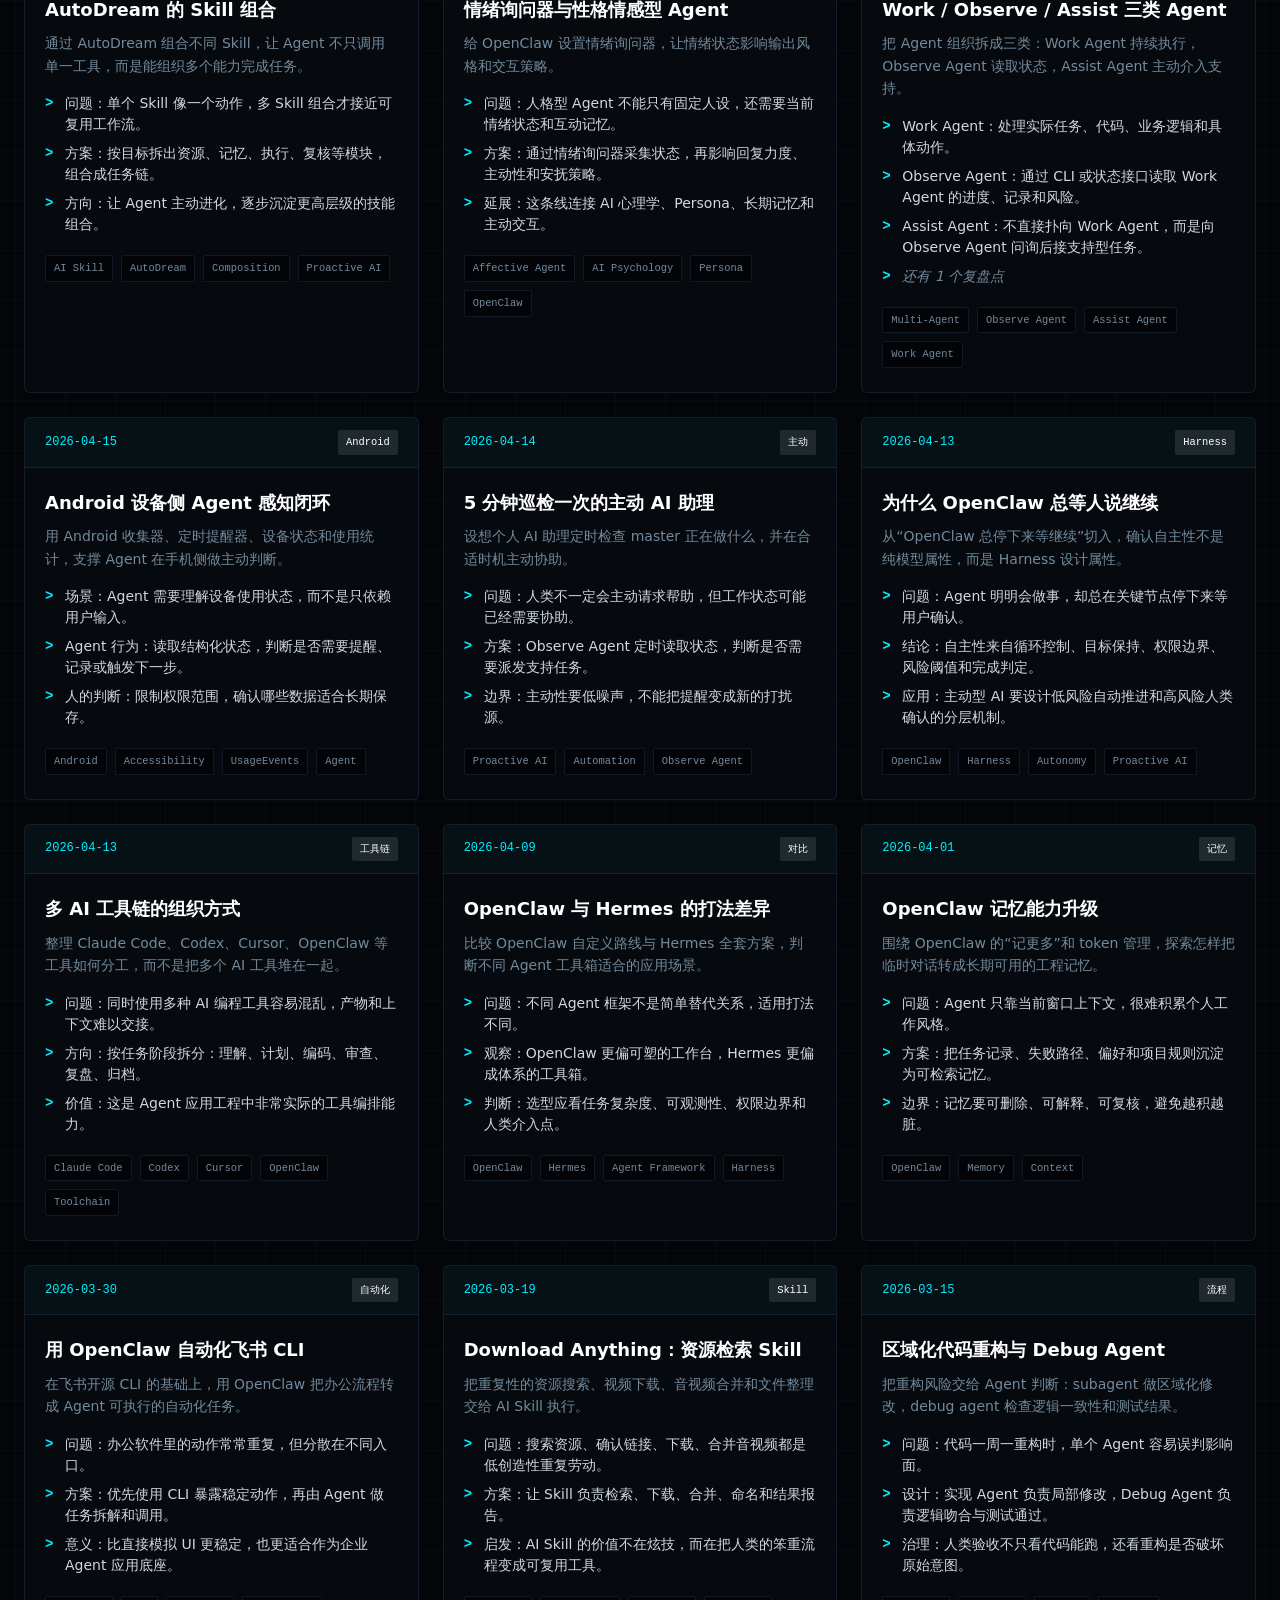
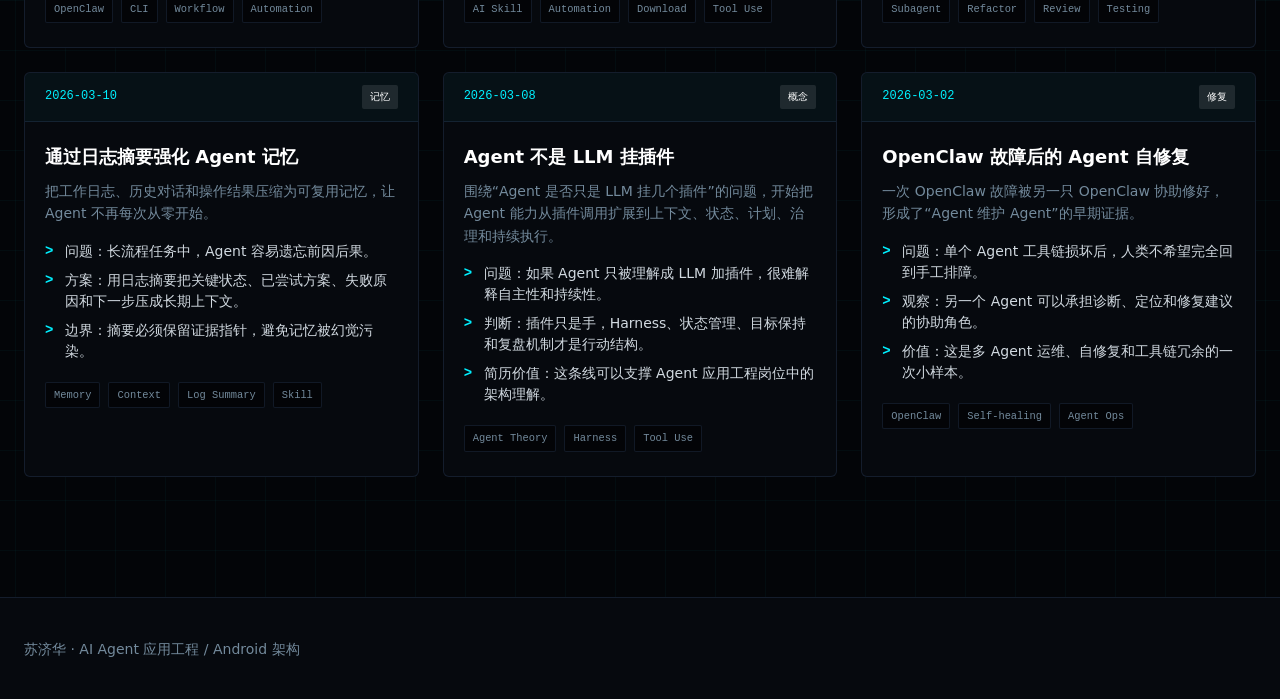
==== commit cb9208df: "Restore clean UI and simplify diary" ====
--- a/index.html
+++ b/index.html
@@ -11,143 +11,42 @@
   <header class="site-header">
     <div class="container nav">
       <a class="brand" href="./index.html">
-        <span class="brand-mark">λ</span>
-        <span>svmes.agent.log</span>
+        <span class="brand-mark">Σ</span>
+        <span>Human Relay Archive</span>
       </a>
       <nav class="nav-links" aria-label="主导航">
-        <a href="#overview">总览</a>
+        <a href="#diary">总览</a>
         <a href="./diary.html">日记</a>
         <a href="https://github.com/susyimes" target="_blank" rel="noreferrer">GitHub</a>
       </nav>
     </div>
   </header>
 
-  <main id="overview" class="overview-shell">
-    <section class="container handoff-console" aria-labelledby="hero-title">
-      <div class="console-hero">
-        <div class="hero-copy">
-          <span class="eyebrow">AI Agent / AI Skill 应用实践</span>
-          <h1 id="hero-title">记录人类接力棒传递全过程</h1>
-          <p class="lead">
-            这里不是聊天截图相册，而是一块持续更新的人机交接仪表盘：记录经验如何被写成上下文，流程如何被抽象成 Harness，工具如何变成 AI 的手，行动权如何被逐步交给 Agent，以及人类如何保留判断、审美、边界和责任。
-          </p>
-          <div class="hero-actions">
-            <a href="./diary.html" class="button button-primary">进入日记档案</a>
-            <a href="https://github.com/susyimes" target="_blank" rel="noreferrer" class="button button-secondary">查看 GitHub</a>
+  <main>
+    <section class="diary-header">
+      <div class="container">
+        <span class="eyebrow">Agent / AI Skill 应用档案</span>
+        <h1>记录人类接力棒传递全过程</h1>
+      </div>
+    </section>
+
+    <section id="diary" class="section" style="border-bottom: none">
+      <div class="container">
+        <div class="diary-controls">
+          <div class="filter-group">
+            <span class="filter-label">按技术栈/场景筛选</span>
+            <select id="tagFilter" aria-label="按标签筛选日记">
+              <option value="all">显示全部记录</option>
+            </select>
+          </div>
+          <div id="statsCounter" class="archive-counter mono">
+            0 条记录
           </div>
         </div>
 
-        <div class="relay-core" aria-label="接力棒传递核心流程">
-          <div class="terminal-bar" aria-hidden="true">
-            <span>relay.trace</span>
-            <span>status: live</span>
-          </div>
-          <div class="terminal-lines" aria-hidden="true">
-            <span><b>$</b> load ./context/human-experience.md</span>
-            <span><b>$</b> compile harness --tools android,cli,memory</span>
-            <span><b>$</b> delegate --agent work --observe --review</span>
-            <span><b>ok</b> human keeps boundary + judgment</span>
-          </div>
-          <div class="core-ring">
-            <span class="core-symbol">λ</span>
-            <span class="core-label">handoff.trace</span>
-          </div>
-          <div class="core-path">
-            <span>Human</span>
-            <i></i>
-            <span>Context</span>
-            <i></i>
-            <span>Agent</span>
-            <i></i>
-            <span>Govern</span>
-          </div>
-        </div>
-      </div>
-
-      <div class="overview-dashboard" aria-label="总览控制台">
-        <div class="dashboard-panel manifesto-panel">
-          <span class="panel-kicker">主线</span>
-          <h2>从执行者到交接者</h2>
-          <p>
-            我关注的不是“AI 替代人类”的口号，而是更细的过程：人类如何把隐性经验、工作流、工具权限和重复行动交出去，同时把价值判断、边界治理和最终责任留在自己手里。
-          </p>
-        </div>
-
-        <div class="dashboard-panel transfer-panel">
-          <span class="panel-kicker">交接流程</span>
-          <div class="transfer-lanes">
-            <div>
-              <b>01</b>
-              <strong>经验外化</strong>
-              <span>直觉、偏好、失败教训、判断标准</span>
-            </div>
-            <div>
-              <b>02</b>
-              <strong>上下文装配</strong>
-              <span>文档、截图、代码、历史记录、规则</span>
-            </div>
-            <div>
-              <b>03</b>
-              <strong>AI 接棒</strong>
-              <span>拆解、生成、修改、工具调用、总结</span>
-            </div>
-            <div>
-              <b>04</b>
-              <strong>人类治理</strong>
-              <span>验收、纠偏、审美、价值判断、责任</span>
-            </div>
-          </div>
-        </div>
-
-        <div class="dashboard-panel evidence-panel">
-          <span class="panel-kicker">主题入口</span>
-          <div class="evidence-wall">
-            <a href="./diary.html#human-relay">接力棒传递</a>
-            <a href="./diary.html#multi-agent">多 Agent 协作</a>
-            <a href="./diary.html#android-agent">Android 感知</a>
-            <a href="./diary.html#resource-finder-skill">AI Skill 应用</a>
-            <a href="./diary.html#proactive-ai">主动型 AI</a>
-            <a href="./diary.html#agent-trace">可追溯链路</a>
-          </div>
-        </div>
-
-        <div class="dashboard-panel projects-panel">
-          <span class="panel-kicker">项目线索</span>
-          <div class="project-matrix">
-            <span>MirrorAgent</span>
-            <span>mirror-android</span>
-            <span>svmes-context</span>
-            <a href="https://github.com/susyimes/TendrilFlow" target="_blank" rel="noreferrer">TendrilFlow</a>
-            <a href="https://github.com/susyimes/agent-harness-benchmark" target="_blank" rel="noreferrer">agent-harness-benchmark</a>
-            <a href="https://github.com/susyimes/yamen" target="_blank" rel="noreferrer">Yamen</a>
-          </div>
-        </div>
-
-        <div class="dashboard-panel android-panel">
-          <span class="panel-kicker">Android 侧</span>
-          <h3>AI 接近真实设备</h3>
-          <p>
-            通过 AccessibilityService、UsageEvents、权限引导、本地状态快照和设备侧统计，把移动端从“展示界面”变成 Agent 可感知、可执行、可反馈的现实入口。
-          </p>
-        </div>
-
-        <div class="dashboard-panel diary-panel">
-          <span class="panel-kicker">应用档案</span>
-          <h3>Agent / AI Skill 应用档案</h3>
-          <p>
-            总览只放浓缩后的结构和代表入口；日记按日期收纳 OpenClaw、Android Agent、AI Skill、Harness、主动型 AI 和人格情感 Agent 的真实过程。
-          </p>
-          <a href="./diary.html" class="text-link">打开日记 →</a>
-        </div>
-
-        <div class="dashboard-panel governance-panel">
-          <span class="panel-kicker">边界</span>
-          <div class="governance-strip">
-            <span>密钥隔离</span>
-            <span>数据脱敏</span>
-            <span>人类验收</span>
-            <span>责任保留</span>
-            <span>证据复盘</span>
+        <div id="entryList" class="entry-list" aria-live="polite">
+          <div class="card archive-loading">
+            <p>正在载入记录...</p>
           </div>
         </div>
       </div>
@@ -157,8 +56,8 @@
   <footer class="site-footer">
     <div class="container footer-inner">
       <p class="footer-text">苏济华 · AI Agent 应用工程 / Android 架构</p>
-      <p class="footer-text">记录人类接力棒传递全过程。</p>
     </div>
   </footer>
+  <script src="./scripts/diary.js"></script>
 </body>
 </html>
--- a/styles.css
+++ b/styles.css
@@ -1,892 +1,522 @@
 :root {
-  --bg: #05070a;
-  --bg-2: #080b10;
-  --panel: #0c1117;
-  --panel-2: #101720;
-  --line: #1d2835;
-  --line-strong: #314255;
-  --text: #dbe7f3;
-  --muted: #8190a3;
-  --faint: #536174;
-  --green: #7ee787;
-  --cyan: #58a6ff;
-  --amber: #f2cc60;
-  --red: #ff7b72;
-  --shadow: 0 20px 48px rgba(0, 0, 0, 0.36);
-  --font-sans: Inter, system-ui, -apple-system, BlinkMacSystemFont, "Segoe UI", "Microsoft YaHei", sans-serif;
-  --font-mono: "JetBrains Mono", "Fira Code", "SF Mono", Consolas, monospace;
+  --bg-deep: #030508;
+  --bg-cockpit: #06090e;
+  --bg-panel: rgba(12, 18, 28, 0.65);
+  --bg-panel-hover: rgba(18, 26, 40, 0.85);
+  --border-dim: rgba(60, 90, 130, 0.25);
+  --border-bright: rgba(0, 240, 255, 0.5);
+  --border-amber: rgba(255, 170, 0, 0.5);
+  --text-main: #d1d9e0;
+  --text-muted: #738a9c;
+  --text-bright: #ffffff;
+  --cyan: #00f0ff;
+  --amber: #ffb000;
+  --blue: #3b82f6;
+  --magenta: #d946ef;
+
+  --glow-cyan: 0 0 12px rgba(0, 240, 255, 0.3);
+  --glow-amber: 0 0 12px rgba(255, 176, 0, 0.3);
+
+  --font-sans: 'Inter', system-ui, -apple-system, BlinkMacSystemFont, 'Segoe UI', Roboto, sans-serif;
+  --font-mono: 'JetBrains Mono', 'Fira Code', 'SF Mono', Consolas, monospace;
   --site-width: 1280px;
 }
 
-* {
-  box-sizing: border-box;
-}
-
-html {
-  scroll-behavior: smooth;
-  overflow-x: hidden;
-}
+* { box-sizing: border-box; }
+html { scroll-behavior: smooth; overflow-x: hidden; }
 
 body {
   margin: 0;
-  min-height: 100vh;
-  color: var(--text);
+  background-color: var(--bg-deep);
+  color: var(--text-main);
   font-family: var(--font-sans);
   line-height: 1.6;
-  background-color: var(--bg);
+  -webkit-font-smoothing: antialiased;
   background-image:
-    linear-gradient(rgba(88, 166, 255, 0.035) 1px, transparent 1px),
-    linear-gradient(90deg, rgba(126, 231, 135, 0.025) 1px, transparent 1px),
-    repeating-linear-gradient(0deg, transparent 0 6px, rgba(255, 255, 255, 0.012) 6px 7px);
-  background-size: 48px 48px, 48px 48px, 100% 7px;
+    linear-gradient(rgba(0, 240, 255, 0.03) 1px, transparent 1px),
+    linear-gradient(90deg, rgba(0, 240, 255, 0.03) 1px, transparent 1px);
+  background-size: 50px 50px;
   background-position: center top;
   overflow-x: hidden;
-  -webkit-font-smoothing: antialiased;
-}
-
-a {
-  color: inherit;
-  text-decoration: none;
-}
-
-h1,
-h2,
-h3,
-h4,
-p {
-  margin: 0;
-}
-
-h1,
-h2,
-h3,
-h4 {
-  color: var(--text);
-  line-height: 1.16;
-  font-weight: 760;
-}
-
-h1 {
-  max-width: 900px;
-  font-size: 3.35rem;
-  letter-spacing: 0;
-  overflow-wrap: anywhere;
-  word-break: break-word;
-}
-
-h2 {
-  font-size: 1.75rem;
-}
-
-h3 {
-  font-size: 1.18rem;
-}
+}
+
+a { color: inherit; text-decoration: none; }
+h1, h2, h3, h4, p { margin: 0; }
+h1, h2, h3, h4 { line-height: 1.2; font-weight: 600; color: var(--text-bright); }
+h1 { font-size: 3.5rem; letter-spacing: 0; overflow-wrap: anywhere; word-break: break-word; }
+h2 { font-size: 2rem; }
+h3 { font-size: 1.25rem; }
 
 .container {
   width: min(var(--site-width), calc(100% - 48px));
   margin: 0 auto;
 }
 
-.mono,
-.eyebrow,
-.panel-kicker,
-.tag,
-.entry-date,
-.entry-type,
-.archive-counter,
-.project-id,
-.button,
-.text-link,
-.nav-links,
-.brand-mark,
-.terminal-bar,
-.terminal-lines,
-.core-path {
+.mono, .eyebrow, .panel-kicker, .tag, .entry-date, .entry-type, .archive-counter, .project-id {
   font-family: var(--font-mono);
 }
 
 .eyebrow {
-  display: inline-flex;
-  align-items: center;
-  gap: 8px;
-  margin-bottom: 1.25rem;
-  color: var(--green);
+  display: inline-block;
+  color: var(--cyan);
   font-size: 0.75rem;
   font-weight: 700;
-}
-
-.eyebrow::before {
-  content: ">";
-  color: var(--amber);
-}
-
+  letter-spacing: 0;
+  text-transform: uppercase;
+  margin-bottom: 1.5rem;
+  text-shadow: var(--glow-cyan);
+}
+
+/* ---------- Header ---------- */
 .site-header {
   position: sticky;
   top: 0;
   z-index: 50;
-  border-bottom: 1px solid var(--line);
-  background: rgba(5, 7, 10, 0.92);
-  backdrop-filter: blur(14px);
-}
-
+  background: rgba(3, 5, 8, 0.85);
+  backdrop-filter: blur(12px);
+  border-bottom: 1px solid var(--border-dim);
+}
 .nav {
   display: flex;
   align-items: center;
   justify-content: space-between;
-  min-height: 68px;
-  gap: 24px;
-}
-
+  min-height: 72px;
+}
 .brand {
   display: flex;
   align-items: center;
-  gap: 12px;
-  color: var(--text);
-  font-weight: 760;
-}
-
+  gap: 16px;
+  font-weight: 700;
+  font-size: 1.125rem;
+  color: var(--text-bright);
+}
 .brand-mark {
   display: grid;
   place-items: center;
-  width: 36px;
-  height: 36px;
-  border: 1px solid var(--line-strong);
+  width: 40px; height: 40px;
+  background: rgba(0, 240, 255, 0.05);
+  border: 1px solid var(--border-bright);
   border-radius: 4px;
-  background: #07110c;
-  color: var(--green);
-  font-weight: 800;
-}
-
-.nav-links {
-  display: flex;
-  gap: 24px;
-  color: var(--muted);
-  font-size: 0.84rem;
-  font-weight: 650;
-}
-
+  color: var(--cyan);
+  font-family: var(--font-mono);
+  font-size: 1.25rem;
+  box-shadow: inset 0 0 10px rgba(0, 240, 255, 0.1), var(--glow-cyan);
+}
+.nav-links { display: flex; gap: 32px; }
 .nav-links a {
-  position: relative;
-  transition: color 0.18s ease;
-}
-
-.nav-links a:hover {
-  color: var(--green);
-}
-
-.nav-links a::before {
-  content: "./";
-  color: var(--faint);
-}
-
-.overview-shell {
-  padding: 72px 0;
-}
-
-.handoff-console {
-  display: grid;
-  gap: 32px;
-}
-
+  color: var(--text-muted);
+  font-size: 0.875rem;
+  font-weight: 600;
+  letter-spacing: 0;
+  text-transform: uppercase;
+  transition: all 0.2s ease;
+}
+.nav-links a:hover { color: var(--cyan); text-shadow: var(--glow-cyan); }
+
+/* ---------- Overview Shell ---------- */
+.overview-shell { padding: 80px 0; }
+.handoff-console { display: grid; gap: 40px; }
+
+/* ---------- Hero ---------- */
 .console-hero {
   display: grid;
-  grid-template-columns: minmax(0, 1.08fr) minmax(420px, 0.92fr);
-  gap: 32px;
-  align-items: stretch;
-}
-
+  grid-template-columns: 1.2fr 0.8fr;
+  gap: 40px;
+  align-items: center;
+}
 .hero-copy {
   position: relative;
-  display: flex;
-  min-height: 440px;
-  flex-direction: column;
-  justify-content: center;
-  padding: 32px;
-  border: 1px solid var(--line);
-  border-radius: 6px;
-  background:
-    linear-gradient(180deg, rgba(126, 231, 135, 0.045), transparent 42%),
-    rgba(8, 11, 16, 0.72);
-  box-shadow: var(--shadow);
-}
-
+  padding-left: 32px;
+}
 .hero-copy::before {
-  content: "module: human_relay_handoff";
+  content: '';
   position: absolute;
-  top: 0;
-  left: 0;
-  right: 0;
-  padding: 9px 14px;
-  border-bottom: 1px solid var(--line);
-  color: var(--faint);
-  font-family: var(--font-mono);
-  font-size: 0.72rem;
-}
-
+  left: 0; top: 0; bottom: 0;
+  width: 4px;
+  background: linear-gradient(to bottom, var(--cyan), transparent);
+  border-radius: 2px;
+}
 .lead {
-  max-width: 700px;
-  margin-top: 1.35rem;
-  color: var(--muted);
-  font-size: 1rem;
-}
-
+  font-size: 1.125rem;
+  color: var(--text-muted);
+  margin-top: 1.5rem;
+  max-width: 600px;
+}
 .hero-actions {
-  display: flex;
-  flex-wrap: wrap;
-  gap: 12px;
-  margin-top: 2rem;
-}
-
+  display: flex; gap: 16px; margin-top: 2.5rem;
+}
 .button {
   display: inline-flex;
-  align-items: center;
-  justify-content: center;
-  min-width: 156px;
-  height: 44px;
-  padding: 0 18px;
-  border-radius: 4px;
-  border: 1px solid var(--line-strong);
-  font-size: 0.82rem;
-  font-weight: 700;
-  transition: border-color 0.18s ease, color 0.18s ease, background 0.18s ease;
-}
-
-.button::before {
-  content: "$ ";
-  color: var(--faint);
-}
-
+  align-items: center; justify-content: center;
+  height: 48px; padding: 0 24px;
+  font-size: 0.875rem; font-weight: 600; font-family: var(--font-mono);
+  text-transform: uppercase; letter-spacing: 0;
+  border-radius: 4px; cursor: pointer; transition: all 0.2s;
+  position: relative; overflow: hidden;
+}
 .button-primary {
-  color: var(--green);
-  background: rgba(126, 231, 135, 0.06);
-  border-color: rgba(126, 231, 135, 0.48);
-}
-
+  background: rgba(0, 240, 255, 0.1);
+  color: var(--cyan);
+  border: 1px solid var(--border-bright);
+  box-shadow: inset 0 0 15px rgba(0, 240, 255, 0.1), var(--glow-cyan);
+}
 .button-primary:hover {
-  background: rgba(126, 231, 135, 0.1);
-  border-color: var(--green);
-}
-
+  background: rgba(0, 240, 255, 0.2);
+  box-shadow: inset 0 0 20px rgba(0, 240, 255, 0.2), 0 0 20px rgba(0, 240, 255, 0.4);
+}
 .button-secondary {
-  color: var(--text);
-  background: rgba(255, 255, 255, 0.02);
-}
-
+  background: rgba(255, 255, 255, 0.03);
+  color: var(--text-main);
+  border: 1px solid var(--border-dim);
+}
 .button-secondary:hover {
-  color: var(--cyan);
-  border-color: var(--cyan);
-}
-
+  background: rgba(255, 255, 255, 0.08);
+  border-color: var(--text-muted);
+}
+
+/* ---------- Relay Core (Precision Light Track) ---------- */
 .relay-core {
   position: relative;
-  min-height: 440px;
+  height: 460px;
+  background: radial-gradient(circle at center, rgba(0, 240, 255, 0.05) 0%, transparent 60%), var(--bg-cockpit);
+  border: 1px solid var(--border-dim);
+  border-radius: 8px;
+  display: grid; place-items: center;
   overflow: hidden;
-  border: 1px solid var(--line);
-  border-radius: 6px;
-  background:
-    linear-gradient(90deg, rgba(126, 231, 135, 0.035), transparent 32%),
-    linear-gradient(180deg, rgba(88, 166, 255, 0.045), transparent 36%),
-    #070b10;
-  box-shadow: var(--shadow);
-}
-
-.relay-core::before {
-  content: "";
-  position: absolute;
-  inset: 38px 0 0;
+}
+/* Scanning Line */
+.relay-core::after {
+  content: ''; position: absolute;
+  top: -50%; left: -50%; right: -50%; bottom: -50%;
+  background: conic-gradient(from 0deg at 50% 50%, transparent 0deg, rgba(0, 240, 255, 0.1) 60deg, transparent 60deg);
+  animation: radar-spin 8s linear infinite;
   pointer-events: none;
-  background: repeating-linear-gradient(0deg, transparent 0 24px, rgba(88, 166, 255, 0.06) 24px 25px);
-}
-
-.terminal-bar {
-  display: flex;
-  justify-content: space-between;
-  gap: 16px;
-  padding: 9px 14px;
-  border-bottom: 1px solid var(--line);
-  background: rgba(255, 255, 255, 0.025);
-  color: var(--faint);
-  font-size: 0.72rem;
-}
-
-.terminal-bar span:last-child {
-  color: var(--green);
-}
-
-.terminal-lines {
-  position: absolute;
-  top: 78px;
-  left: 24px;
-  right: 24px;
-  display: grid;
-  gap: 12px;
-  font-size: 0.84rem;
-  color: var(--muted);
-}
-
-.terminal-lines span {
-  display: block;
-  padding-bottom: 10px;
-  border-bottom: 1px dashed rgba(129, 144, 163, 0.22);
-  white-space: nowrap;
-  overflow: hidden;
-  text-overflow: ellipsis;
-}
-
-.terminal-lines b {
-  color: var(--green);
-  font-weight: 800;
-}
+}
+@keyframes radar-spin { 100% { transform: rotate(360deg); } }
 
 .core-ring {
-  position: absolute;
-  left: 24px;
-  right: 24px;
-  bottom: 92px;
-  display: flex;
-  align-items: center;
-  gap: 14px;
-  padding: 18px;
-  border: 1px solid rgba(126, 231, 135, 0.32);
-  border-radius: 4px;
-  background: rgba(5, 7, 10, 0.72);
-}
-
-.core-symbol {
-  display: grid;
-  place-items: center;
-  width: 48px;
-  height: 48px;
-  border: 1px solid rgba(126, 231, 135, 0.38);
-  border-radius: 4px;
-  color: var(--green);
-  background: rgba(126, 231, 135, 0.06);
-  font-family: var(--font-mono);
-  font-size: 1.8rem;
-  font-weight: 800;
-}
-
-.core-label {
-  color: var(--text);
-  font-family: var(--font-mono);
-  font-size: 0.86rem;
-}
-
-.core-label::after {
-  content: " / context -> harness -> tools -> review";
-  display: block;
-  margin-top: 4px;
-  color: var(--muted);
-  font-size: 0.74rem;
-}
+  position: relative; z-index: 2;
+  width: 140px; height: 140px;
+  border-radius: 50%;
+  background: var(--bg-deep);
+  border: 2px solid var(--cyan);
+  display: flex; flex-direction: column; align-items: center; justify-content: center;
+  box-shadow: 0 0 30px rgba(0, 240, 255, 0.2), inset 0 0 20px rgba(0, 240, 255, 0.2);
+}
+.core-ring::before {
+  content: ''; position: absolute;
+  width: 220px; height: 220px; border-radius: 50%;
+  border: 1px dashed var(--border-bright);
+  animation: spin-slow 20s linear infinite;
+}
+.core-ring::after {
+  content: ''; position: absolute;
+  width: 320px; height: 320px; border-radius: 50%;
+  border: 1px solid rgba(255, 176, 0, 0.2);
+  border-left-color: var(--amber);
+  animation: spin-slow-reverse 15s linear infinite;
+}
+@keyframes spin-slow { 100% { transform: rotate(360deg); } }
+@keyframes spin-slow-reverse { 100% { transform: rotate(-360deg); } }
+
+.core-symbol { font-size: 3rem; color: var(--cyan); font-family: var(--font-mono); font-weight: 700; text-shadow: var(--glow-cyan); }
+.core-label { font-size: 0.65rem; color: var(--cyan); font-family: var(--font-mono); letter-spacing: 0; margin-top: 4px; text-transform: uppercase; }
 
 .core-path {
-  position: absolute;
-  left: 24px;
-  right: 24px;
-  bottom: 24px;
-  display: grid;
-  grid-template-columns: repeat(4, minmax(0, 1fr));
-  gap: 8px;
-  color: var(--muted);
-  font-size: 0.72rem;
-}
-
-.core-path span {
-  min-width: 0;
-  padding: 8px 10px;
-  border: 1px solid var(--line);
-  border-radius: 4px;
-  background: rgba(255, 255, 255, 0.025);
-  text-align: center;
-  overflow: hidden;
-  text-overflow: ellipsis;
-}
-
+  position: absolute; bottom: 32px; left: 40px; right: 40px; z-index: 2;
+  display: flex; align-items: center; justify-content: space-between;
+  font-family: var(--font-mono); font-size: 0.75rem; color: var(--cyan);
+  text-transform: uppercase; letter-spacing: 0;
+}
 .core-path i {
-  display: none;
-}
-
+  flex: 1; height: 1px; margin: 0 16px;
+  background: linear-gradient(90deg, transparent, var(--cyan), transparent);
+  position: relative;
+  opacity: 0.5;
+}
+.core-path i::after {
+  content: ''; position: absolute; top: -2px; left: 0;
+  width: 4px; height: 4px; background: var(--cyan);
+  border-radius: 50%; box-shadow: var(--glow-cyan);
+  animation: data-flow 2s linear infinite;
+}
+@keyframes data-flow { 100% { left: 100%; } }
+
+/* ---------- Dashboard Grid (Cockpit) ---------- */
 .overview-dashboard {
   display: grid;
   grid-template-columns: repeat(12, 1fr);
-  gap: 12px;
+  grid-auto-rows: minmax(140px, auto);
+  gap: 1px; /* Creates hairline borders between panels */
+  background: var(--border-dim); /* Hairline color */
+  border: 1px solid var(--border-dim);
+  border-radius: 8px;
+  overflow: hidden;
+  box-shadow: 0 20px 40px rgba(0,0,0,0.5);
 }
 
 .dashboard-panel {
+  background: var(--bg-cockpit);
+  padding: 32px;
   position: relative;
-  min-width: 0;
-  padding: 24px;
-  border: 1px solid var(--line);
-  border-radius: 6px;
-  background: rgba(12, 17, 23, 0.86);
-  box-shadow: 0 8px 28px rgba(0, 0, 0, 0.22);
-  transition: border-color 0.18s ease, background 0.18s ease;
-}
-
+  transition: background 0.3s;
+}
 .dashboard-panel:hover {
-  border-color: var(--line-strong);
-  background: rgba(16, 23, 32, 0.92);
-}
-
-.dashboard-panel::before {
-  content: "";
-  position: absolute;
-  top: -1px;
-  left: 18px;
-  width: 56px;
-  height: 1px;
-  background: var(--green);
-}
+  background: var(--bg-panel-hover);
+}
+
+/* Decorative corner markers for panels */
+.dashboard-panel::after {
+  content: ''; position: absolute;
+  top: 0; left: 0; width: 8px; height: 8px;
+  border-top: 2px solid transparent; border-left: 2px solid transparent;
+  transition: border-color 0.3s;
+}
+.dashboard-panel:hover::after { border-color: var(--cyan); }
 
 .panel-kicker {
-  display: block;
-  margin-bottom: 14px;
-  color: var(--faint);
-  font-size: 0.72rem;
-}
-
-.panel-kicker::before {
-  content: "# ";
-  color: var(--green);
-}
-
-.dashboard-panel h2,
-.dashboard-panel h3 {
-  margin-bottom: 12px;
-}
-
-.dashboard-panel p {
-  color: var(--muted);
-  font-size: 0.9rem;
-}
-
-.manifesto-panel { grid-column: span 5; }
-.transfer-panel { grid-column: span 7; }
-.evidence-panel { grid-column: span 4; }
-.projects-panel { grid-column: span 5; }
-.android-panel { grid-column: span 3; }
+  display: block; font-size: 0.65rem; color: var(--text-muted);
+  letter-spacing: 0; text-transform: uppercase; margin-bottom: 16px;
+}
+.dashboard-panel h2 { font-size: 1.5rem; margin-bottom: 16px; }
+.dashboard-panel h3 { font-size: 1.25rem; margin-bottom: 16px; }
+.dashboard-panel p { color: var(--text-muted); font-size: 0.875rem; line-height: 1.6; }
+
+/* Panel Sizes */
+.manifesto-panel { grid-column: span 5; grid-row: span 2; }
+.transfer-panel { grid-column: span 7; grid-row: span 2; }
+.evidence-panel { grid-column: span 4; grid-row: span 2; }
+.projects-panel { grid-column: span 5; grid-row: span 2; }
+.android-panel { grid-column: span 3; grid-row: span 2; }
 .diary-panel { grid-column: span 5; }
 .governance-panel { grid-column: span 7; }
 
+/* Transfer Lanes (Timeline) */
 .transfer-lanes {
-  display: grid;
-  grid-template-columns: repeat(4, minmax(0, 1fr));
-  gap: 10px;
-  margin-top: 14px;
-}
-
+  display: grid; grid-template-columns: repeat(4, 1fr); gap: 16px; margin-top: 16px;
+}
 .transfer-lanes div {
-  padding: 14px;
-  border: 1px solid var(--line);
-  border-radius: 4px;
-  background: rgba(5, 7, 10, 0.46);
-}
-
-.transfer-lanes b {
-  display: block;
-  margin-bottom: 10px;
-  color: var(--amber);
-  font-family: var(--font-mono);
-  font-size: 0.82rem;
-}
-
-.transfer-lanes strong {
-  display: block;
-  margin-bottom: 8px;
-  color: var(--text);
-  font-size: 0.98rem;
-}
-
-.transfer-lanes span {
-  display: block;
-  color: var(--muted);
-  font-size: 0.78rem;
-}
-
-.evidence-wall,
-.project-matrix,
-.governance-strip,
-.tag-row {
-  display: flex;
-  flex-wrap: wrap;
-  gap: 8px;
-}
-
-.evidence-wall,
-.project-matrix,
-.governance-strip {
-  margin-top: 14px;
-}
-
-.evidence-wall a,
-.project-matrix a,
-.project-matrix span,
-.governance-strip span,
-.tag {
-  padding: 5px 9px;
-  border: 1px solid var(--line);
-  border-radius: 4px;
-  background: rgba(5, 7, 10, 0.58);
-  color: var(--muted);
-  font-family: var(--font-mono);
-  font-size: 0.72rem;
-}
-
-.evidence-wall a:hover,
-.project-matrix a:hover {
-  color: var(--green);
-  border-color: rgba(126, 231, 135, 0.55);
+  padding: 16px;
+  background: rgba(255, 255, 255, 0.02);
+  border-top: 2px solid var(--border-dim);
+  transition: all 0.3s;
+}
+.transfer-lanes div:hover {
+  background: rgba(255, 176, 0, 0.05);
+  border-top-color: var(--amber);
+}
+.transfer-lanes b { display: block; font-family: var(--font-mono); color: var(--amber); font-size: 0.875rem; margin-bottom: 8px; }
+.transfer-lanes strong { display: block; font-size: 1rem; color: var(--text-bright); margin-bottom: 8px; }
+.transfer-lanes span { font-size: 0.75rem; color: var(--text-muted); line-height: 1.5; }
+
+/* Evidence & Project Chips */
+.evidence-wall, .project-matrix, .governance-strip {
+  display: flex; flex-wrap: wrap; gap: 8px; margin-top: 16px;
+}
+.evidence-wall a, .project-matrix a, .project-matrix span, .governance-strip span {
+  padding: 6px 12px; font-size: 0.75rem; font-family: var(--font-mono);
+  background: rgba(0, 0, 0, 0.4); border: 1px solid var(--border-dim); border-radius: 4px;
+  color: var(--text-main); transition: all 0.2s; text-transform: uppercase;
+}
+.evidence-wall a:hover, .project-matrix a:hover {
+  border-color: var(--cyan); color: var(--cyan); background: rgba(0, 240, 255, 0.05); box-shadow: var(--glow-cyan);
+}
+.governance-strip span:hover {
+  border-color: var(--amber); color: var(--amber); background: rgba(255, 176, 0, 0.05);
 }
 
 .text-link {
-  display: inline-flex;
-  margin-top: 16px;
-  color: var(--green);
-  font-size: 0.82rem;
-  font-weight: 700;
-}
-
-.text-link::before {
-  content: "open ";
-  color: var(--faint);
-}
-
-.diary-header {
-  padding: 72px 0 44px;
-  border-bottom: 1px solid var(--line);
-}
-
-.section {
-  padding: 48px 0;
-}
+  display: inline-block; margin-top: 16px; font-size: 0.875rem; color: var(--cyan); font-family: var(--font-mono);
+  text-transform: uppercase; letter-spacing: 0; transition: all 0.2s;
+}
+.text-link:hover { text-shadow: var(--glow-cyan); }
+
+/* ---------- Diary Section ---------- */
+.diary-header { padding: 80px 0 40px; border-bottom: 1px solid var(--border-dim); }
+.section { padding: 60px 0; border-bottom: none; }
 
 .diary-controls {
-  display: flex;
-  align-items: flex-end;
-  justify-content: space-between;
-  gap: 24px;
-  margin-bottom: 28px;
-  padding: 18px;
-  border: 1px solid var(--line);
+  display: flex; justify-content: space-between; align-items: flex-end;
+  padding: 24px; background: var(--bg-cockpit);
+  border: 1px solid var(--border-dim); border-left: 4px solid var(--cyan);
+  border-radius: 4px; margin-bottom: 40px;
+}
+.filter-group { display: flex; flex-direction: column; gap: 8px; }
+.filter-label { font-size: 0.75rem; color: var(--cyan); text-transform: uppercase; letter-spacing: 0; }
+select {
+  height: 40px; padding: 0 16px; font-family: var(--font-mono); font-size: 0.875rem;
+  background: var(--bg-deep); color: var(--text-main);
+  border: 1px solid var(--border-dim); border-radius: 4px; cursor: pointer; outline: none;
+}
+select:focus { border-color: var(--cyan); box-shadow: var(--glow-cyan); }
+.archive-counter { font-size: 0.875rem; color: var(--amber); letter-spacing: 0; }
+
+/* Entry List */
+.entry-list { display: grid; grid-template-columns: repeat(auto-fill, minmax(360px, 1fr)); gap: 24px; }
+
+.card, .entry-card {
+  background: var(--bg-cockpit);
+  border: 1px solid var(--border-dim);
   border-radius: 6px;
-  background: rgba(12, 17, 23, 0.88);
-}
-
-.filter-group {
-  display: grid;
-  gap: 8px;
-}
-
-.filter-label {
-  color: var(--green);
-  font-family: var(--font-mono);
-  font-size: 0.74rem;
-}
-
-select {
-  width: 240px;
-  max-width: 100%;
-  height: 38px;
-  padding: 0 12px;
-  border: 1px solid var(--line-strong);
-  border-radius: 4px;
-  outline: none;
-  background: #070b10;
-  color: var(--text);
-  font-family: var(--font-mono);
-  font-size: 0.84rem;
-}
-
-select:focus {
-  border-color: var(--green);
-}
-
-.archive-counter {
-  color: var(--amber);
-  font-size: 0.82rem;
-}
-
-.entry-list {
-  display: grid;
-  grid-template-columns: repeat(auto-fill, minmax(360px, 1fr));
-  gap: 14px;
-}
-
-.card,
-.entry-card {
-  min-width: 0;
   overflow: hidden;
-  border: 1px solid var(--line);
-  border-radius: 6px;
-  background: rgba(12, 17, 23, 0.9);
-  transition: border-color 0.18s ease, transform 0.18s ease, background 0.18s ease;
-}
-
-.archive-loading {
-  grid-column: 1 / -1;
-  padding: 36px;
-  color: var(--green);
-  text-align: center;
-}
+  transition: all 0.3s;
+}
+.archive-loading { padding: 40px; text-align: center; color: var(--cyan); grid-column: 1 / -1; }
 
 .entry-card:hover {
-  border-color: rgba(126, 231, 135, 0.42);
-  background: rgba(16, 23, 32, 0.96);
+  border-color: rgba(0, 240, 255, 0.3);
+  box-shadow: 0 10px 30px rgba(0,0,0,0.5), var(--glow-cyan);
   transform: translateY(-2px);
 }
 
 .entry-top {
-  display: flex;
-  align-items: center;
-  justify-content: space-between;
-  gap: 12px;
-  padding: 12px 16px;
-  border-bottom: 1px solid var(--line);
-  background: rgba(5, 7, 10, 0.5);
-}
-
-.entry-date {
-  color: var(--green);
-  font-size: 0.76rem;
-}
-
-.entry-date::before {
-  content: "log ";
-  color: var(--faint);
-}
-
+  display: flex; justify-content: space-between; align-items: center;
+  padding: 12px 20px; background: rgba(0, 240, 255, 0.03);
+  border-bottom: 1px solid var(--border-dim);
+}
+.entry-date { font-size: 0.75rem; color: var(--cyan); letter-spacing: 0; font-family: var(--font-mono); }
 .entry-type {
-  padding: 3px 8px;
-  border: 1px solid var(--line);
-  border-radius: 4px;
-  color: var(--muted);
-  background: rgba(255, 255, 255, 0.03);
-  font-size: 0.7rem;
-}
-
-.entry-main {
-  padding: 20px;
-}
-
-.entry-main h3 {
-  margin-bottom: 12px;
-}
-
-.entry-main p {
-  color: var(--muted);
-  font-size: 0.9rem;
-}
-
-.entry-notes {
-  display: grid;
-  gap: 9px;
-  margin: 16px 0 0;
-  padding: 0;
-  list-style: none;
-}
-
+  font-size: 0.65rem; color: var(--text-bright); padding: 4px 8px;
+  background: rgba(255, 255, 255, 0.1); border-radius: 2px; letter-spacing: 0;
+}
+
+.entry-main { padding: 24px 20px; flex: 1; }
+.entry-main h3 { font-size: 1.125rem; margin-bottom: 12px; }
+.entry-main p { font-size: 0.875rem; color: var(--text-muted); line-height: 1.6; }
+
+.entry-notes { margin: 16px 0 0; padding: 0; list-style: none; display: flex; flex-direction: column; gap: 8px; }
 .entry-notes li {
-  position: relative;
-  padding-left: 18px;
-  color: var(--text);
-  font-size: 0.88rem;
-}
-
+  font-size: 0.875rem; color: var(--text-main); padding-left: 20px; position: relative; line-height: 1.5;
+}
 .entry-notes li::before {
-  content: ">";
-  position: absolute;
-  left: 0;
-  color: var(--green);
-  font-family: var(--font-mono);
-}
-
-.entry-more-note {
-  color: var(--muted) !important;
-}
-
-.tag-row {
-  margin-top: 18px;
-}
+  content: '>'; position: absolute; left: 0; color: var(--cyan); font-family: var(--font-mono); font-weight: bold;
+}
+.entry-more-note { color: var(--text-muted) !important; font-style: italic; }
+
+.tag-row { display: flex; flex-wrap: wrap; gap: 8px; margin-top: 20px; }
+.tag { font-size: 0.65rem; padding: 4px 8px; background: rgba(0,0,0,0.5); border: 1px solid var(--border-dim); border-radius: 2px; color: var(--text-muted); }
 
 .entry-evidence-grid {
-  display: grid;
-  grid-template-columns: repeat(3, 1fr);
-  gap: 8px;
-  margin-top: 18px;
-}
-
-.entry-evidence-grid img,
+  display: grid; grid-template-columns: repeat(3, 1fr); gap: 8px; margin-top: 20px;
+}
+.entry-evidence-grid img, .evidence-more {
+  width: 100%; aspect-ratio: 4/3; object-fit: cover;
+  border: 1px solid var(--border-dim); border-radius: 4px;
+  background: rgba(0,0,0,0.5);
+  transition: all 0.3s;
+}
+.entry-evidence-grid img:hover { border-color: var(--cyan); filter: brightness(1.2); }
 .evidence-more {
-  width: 100%;
-  aspect-ratio: 4 / 3;
-  border: 1px solid var(--line);
-  border-radius: 4px;
-  object-fit: cover;
-  background: #05070a;
-}
-
-.evidence-more {
-  display: grid;
-  place-items: center;
-  color: var(--muted);
-  font-family: var(--font-mono);
-  font-size: 0.7rem;
-}
-
+  display: grid; place-items: center; font-size: 0.65rem; font-family: var(--font-mono);
+  color: var(--text-muted); text-align: center; padding: 8px; background: repeating-linear-gradient(45deg, rgba(0,0,0,0.2), rgba(0,0,0,0.2) 10px, rgba(0,240,255,0.02) 10px, rgba(0,240,255,0.02) 20px);
+}
+
+/* ---------- Footer ---------- */
 .site-footer {
-  margin-top: 48px;
-  padding: 32px 0;
-  border-top: 1px solid var(--line);
-  background: rgba(5, 7, 10, 0.8);
-}
-
+  padding: 40px 0; background: var(--bg-cockpit); border-top: 1px solid var(--border-dim); margin-top: 60px;
+}
 .footer-inner {
-  display: flex;
-  align-items: flex-end;
-  justify-content: space-between;
-  gap: 24px;
-  flex-wrap: wrap;
-}
-
-.site-footer h3 {
-  margin-bottom: 8px;
-  color: var(--text);
-  font-size: 1rem;
-}
-
-.footer-text {
-  color: var(--muted);
-  font-size: 0.86rem;
-}
-
+  display: flex; justify-content: space-between; align-items: flex-end; flex-wrap: wrap; gap: 24px;
+}
+.site-footer h3 { font-size: 1rem; color: var(--text-muted); margin-bottom: 8px; font-family: var(--font-mono); text-transform: uppercase; letter-spacing: 0; }
+.footer-text { font-size: 0.875rem; color: var(--text-muted); }
+
+/* ---------- Responsive ---------- */
 @media (max-width: 1024px) {
-  .console-hero {
-    grid-template-columns: 1fr;
-  }
-
-  .manifesto-panel,
-  .transfer-panel,
-  .evidence-panel,
-  .projects-panel,
-  .android-panel,
-  .diary-panel,
-  .governance-panel {
+  .console-hero { grid-template-columns: 1fr; }
+  .relay-core { height: 320px; margin-top: 32px; }
+  .manifesto-panel, .transfer-panel, .evidence-panel, .projects-panel, .android-panel, .diary-panel, .governance-panel {
     grid-column: span 12;
   }
-
-  .transfer-lanes {
-    grid-template-columns: repeat(2, minmax(0, 1fr));
-  }
+  .transfer-lanes { grid-template-columns: repeat(2, 1fr); }
 }
 
 @media (max-width: 640px) {
-  h1 {
-    font-size: 2.12rem;
-    line-height: 1.18;
-  }
-
+  h1 { font-size: 2.12rem; line-height: 1.18; word-break: break-all; }
   .container {
-    width: calc(100% - 32px);
-    max-width: 100%;
-  }
-
-  .nav {
-    align-items: flex-start;
-    flex-direction: column;
-    padding: 14px 0;
-    gap: 12px;
-  }
-
-  .nav-links {
-    flex-wrap: wrap;
-    gap: 16px;
-  }
-
+    width: calc(100vw - 32px);
+    max-width: calc(100vw - 32px);
+  }
+  .nav { flex-direction: column; align-items: flex-start; padding: 16px 0; gap: 16px; }
+  .nav-links { width: 100%; justify-content: flex-start; flex-wrap: wrap; gap: 16px; }
+  .hero-actions { flex-direction: column; }
+  .overview-shell,
+  .diary-header,
+  .section,
+  .handoff-console,
+  .console-hero,
+  .hero-copy,
+  .entry-list,
+  .entry-card,
+  .entry-main,
+  .entry-top {
+    min-width: 0;
+  }
   .overview-shell,
   .diary-header,
   .section {
     overflow: hidden;
   }
-
-  .hero-copy,
-  .relay-core {
-    min-height: 0;
-  }
-
   .hero-copy {
-    padding: 56px 18px 22px;
-  }
-
+    padding-left: 16px;
+    max-width: 100%;
+  }
+  .hero-copy h1,
+  .diary-header h1 {
+    max-width: min(100%, 9em);
+  }
+  .hero-copy .lead,
+  .diary-header .lead,
   .lead,
   .entry-main p,
   .entry-main h3 {
+    width: 100%;
     max-width: 100%;
     overflow-wrap: anywhere;
     word-break: break-word;
   }
-
-  .hero-actions,
-  .diary-controls {
-    flex-direction: column;
-    align-items: stretch;
-  }
-
-  .button {
-    width: 100%;
-  }
-
-  .relay-core {
-    padding-top: 38px;
-  }
-
-  .terminal-lines {
-    position: relative;
-    top: auto;
-    left: auto;
-    right: auto;
-    padding: 18px;
-  }
-
-  .core-ring {
-    position: relative;
-    left: auto;
-    right: auto;
-    bottom: auto;
-    margin: 0 18px 16px;
-  }
-
+  .button,
+  .relay-core,
+  .overview-dashboard,
+  .diary-controls,
+  .entry-card {
+    max-width: 100%;
+  }
+  .button,
+  .relay-core,
+  .overview-dashboard,
+  .diary-controls,
+  .entry-card {
+    min-width: 0;
+  }
+  .relay-core { height: 280px; }
+  .core-ring { width: 100px; height: 100px; }
+  .core-ring::before { width: 160px; height: 160px; }
+  .core-ring::after { width: 220px; height: 220px; }
   .core-path {
-    position: relative;
-    left: auto;
-    right: auto;
-    bottom: auto;
-    grid-template-columns: repeat(2, minmax(0, 1fr));
-    padding: 0 18px 18px;
-  }
-
-  .overview-dashboard {
-    grid-template-columns: 1fr;
-  }
-
-  .dashboard-panel {
-    grid-column: 1 / -1;
-    padding: 20px;
-  }
-
-  .transfer-lanes,
-  .entry-list {
-    grid-template-columns: minmax(0, 1fr);
-  }
-
+    flex-direction: column; left: 16px; right: 16px; top: 16px; bottom: 16px;
+    align-items: center; justify-content: space-between;
+  }
+  .core-path i { width: 1px; height: 100%; margin: 8px 0; background: linear-gradient(180deg, transparent, var(--cyan), transparent); }
+  .core-path i::after { top: 0; left: -1.5px; animation: data-flow-v 2s linear infinite; }
+  @keyframes data-flow-v { 100% { top: 100%; } }
+  .overview-dashboard { gap: 16px; background: transparent; border: none; box-shadow: none; display: flex; flex-direction: column; }
+  .dashboard-panel { border: 1px solid var(--border-dim); border-radius: 8px; }
+  .transfer-lanes { grid-template-columns: 1fr; }
+  .diary-controls { flex-direction: column; align-items: stretch; gap: 16px; }
+  .entry-list { grid-template-columns: minmax(0, 1fr); }
+  .entry-evidence-grid { grid-template-columns: repeat(2, 1fr); }
   .entry-top {
     align-items: flex-start;
     flex-direction: column;
-  }
-
+    gap: 8px;
+  }
   .entry-type {
     max-width: 100%;
+    overflow: visible;
     overflow-wrap: anywhere;
+    text-overflow: clip;
+    white-space: normal;
   }
 }
 
@@ -897,8 +527,4 @@
     margin-left: 16px;
     margin-right: auto;
   }
-
-  .terminal-lines {
-    font-size: 0.76rem;
-  }
-}
+}
